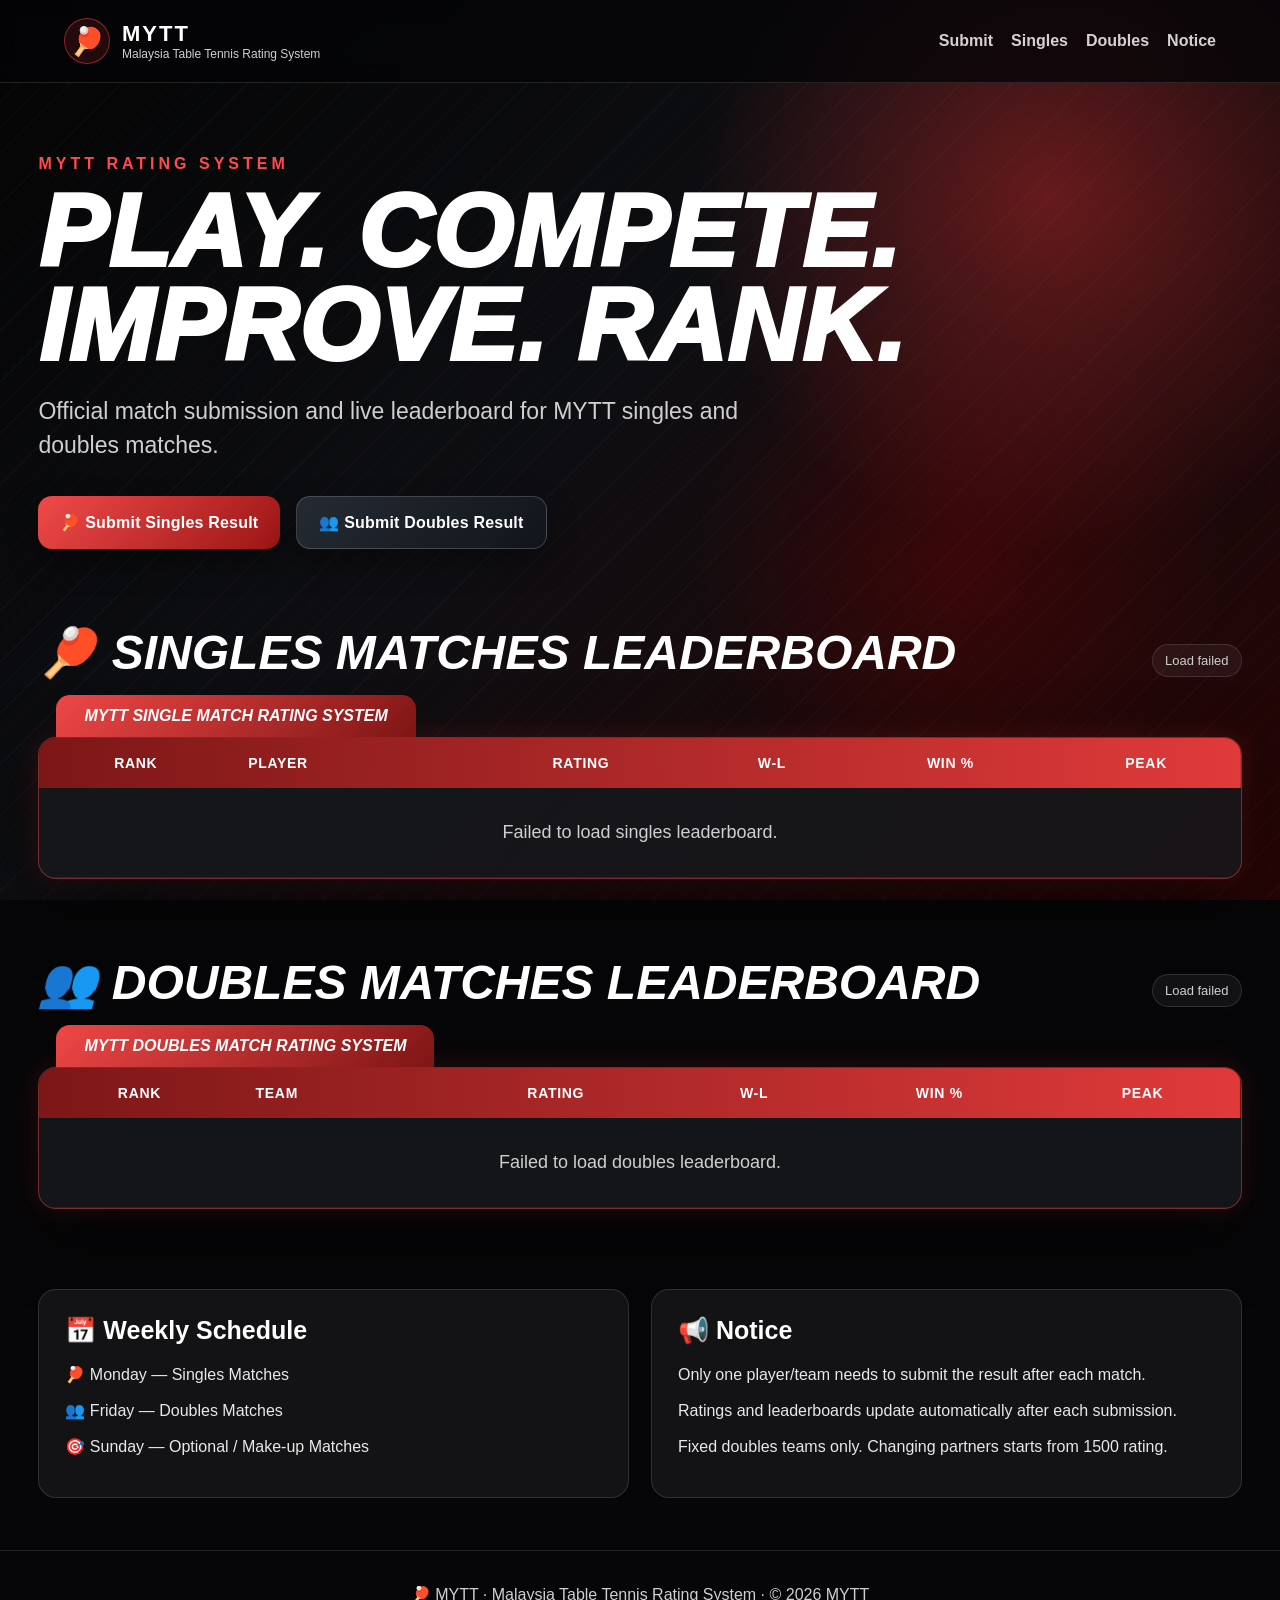
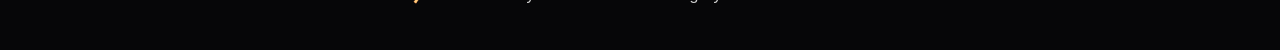
==== index.html @ f791396f "Add files via upload" ====
<!DOCTYPE html>
<html lang="en">
<head>
  <meta charset="UTF-8" />
  <meta name="viewport" content="width=device-width, initial-scale=1.0" />
  <title>MYTT Rating System</title>
  <link rel="stylesheet" href="style.css" />
</head>
<body>
  <div class="page-bg"></div>
  <header class="site-header">
    <div class="brand">
      <div class="logo-mark">🏓</div>
      <div>
        <div class="brand-name">MYTT</div>
        <div class="brand-sub">Malaysia Table Tennis Rating System</div>
      </div>
    </div>
    <nav>
      <a href="#submit">Submit</a>
      <a href="#singles">Singles</a>
      <a href="#doubles">Doubles</a>
      <a href="#notice">Notice</a>
    </nav>
  </header>

  <main>
    <section class="hero">
      <p class="eyebrow">MYTT Rating System</p>
      <h1>Play. Compete. Improve. Rank.</h1>
      <p class="hero-text">Official match submission and live leaderboard for MYTT singles and doubles matches.</p>
      <div id="submit" class="submit-panel">
        <a class="submit-btn primary" href="https://docs.google.com/forms/d/e/1FAIpQLSfjxBBPNNCF92Aq89YZ-n9-oq5F0WtuNPD3zK6D_3woZLS9aw/viewform?usp=header" target="_blank" rel="noopener">🏓 Submit Singles Result</a>
        <a class="submit-btn secondary" href="https://docs.google.com/forms/d/e/1FAIpQLSe3cKNpJLp8RtUpAPV4Gg1jyBAiNCQ13Vlfz1RHGZoQyjHClg/viewform?usp=header" target="_blank" rel="noopener">👥 Submit Doubles Result</a>
      </div>
    </section>

    <section id="singles" class="board-section">
      <div class="section-title">
        <h2>🏓 Singles Matches Leaderboard</h2>
        <span id="singles-updated">Loading...</span>
      </div>
      <div class="rating-tag">MYTT Single Match Rating System</div>
      <div class="leaderboard-card">
        <div class="table-wrap">
          <table>
            <thead><tr><th>Rank</th><th>Player</th><th>Rating</th><th>W-L</th><th>Win %</th><th>Peak</th></tr></thead>
            <tbody id="singles-body"><tr><td colspan="6" class="loading">Loading singles leaderboard...</td></tr></tbody>
          </table>
        </div>
      </div>
    </section>

    <section id="doubles" class="board-section">
      <div class="section-title">
        <h2>👥 Doubles Matches Leaderboard</h2>
        <span id="doubles-updated">Loading...</span>
      </div>
      <div class="rating-tag">MYTT Doubles Match Rating System</div>
      <div class="leaderboard-card">
        <div class="table-wrap">
          <table>
            <thead><tr><th>Rank</th><th>Team</th><th>Rating</th><th>W-L</th><th>Win %</th><th>Peak</th></tr></thead>
            <tbody id="doubles-body"><tr><td colspan="6" class="loading">Loading doubles leaderboard...</td></tr></tbody>
          </table>
        </div>
      </div>
    </section>

    <section id="notice" class="info-grid">
      <div class="info-card">
        <h3>📅 Weekly Schedule</h3>
        <p>🏓 Monday — Singles Matches</p>
        <p>👥 Friday — Doubles Matches</p>
        <p>🎯 Sunday — Optional / Make-up Matches</p>
      </div>
      <div class="info-card">
        <h3>📢 Notice</h3>
        <p>Only one player/team needs to submit the result after each match.</p>
        <p>Ratings and leaderboards update automatically after each submission.</p>
        <p>Fixed doubles teams only. Changing partners starts from 1500 rating.</p>
      </div>
    </section>
  </main>
  <footer>🏓 MYTT · Malaysia Table Tennis Rating System · © 2026 MYTT</footer>
  <script>
    window.MYTT_CONFIG = {
      singlesCsv: "https://docs.google.com/spreadsheets/d/e/2PACX-1vSXGQ-Pfqt9eY3wGYsSdbvEUtzhi3CeeBvGe06j3e5jXOkucz2vTtaQ7SbQTJu_qdwRfBYxNoqmi6R2/pub?gid=0&single=true&output=csv",
      doublesCsv: "https://docs.google.com/spreadsheets/d/e/2PACX-1vSluDdRh-2MZW7emwK5wqPgFH-DUEgtWHbLcoZbThrl4rCEJOD25ztXK15S7_MPibRKNee5W0Y9GCY0/pub?gid=20383104&single=true&output=csv"
    };
  </script>
  <script src="script.js"></script>
</body>
</html>
---- style.css ----
*{box-sizing:border-box}:root{--red:#e33b3b;--dark-red:#8b1515;--text:#fff;--muted:#cfcfcf;--panel:rgba(12,14,18,.82);--line:rgba(255,255,255,.12)}html{scroll-behavior:smooth}body{margin:0;min-height:100vh;font-family:Arial,Helvetica,sans-serif;color:var(--text);background:#060608}.page-bg{position:fixed;inset:0;z-index:-2;background:radial-gradient(circle at 82% 22%,rgba(255,55,55,.48),transparent 28%),radial-gradient(circle at 75% 62%,rgba(160,0,0,.35),transparent 24%),linear-gradient(135deg,#050505 0%,#111217 45%,#330606 100%)}.page-bg:after{content:"";position:absolute;inset:0;background:linear-gradient(90deg,rgba(0,0,0,.2),rgba(0,0,0,.25)),repeating-linear-gradient(135deg,rgba(255,255,255,.03) 0,rgba(255,255,255,.03) 1px,transparent 1px,transparent 18px);z-index:-1}.site-header{position:sticky;top:0;z-index:20;display:flex;justify-content:space-between;align-items:center;padding:18px min(5vw,64px);background:rgba(5,5,7,.78);backdrop-filter:blur(12px);border-bottom:1px solid var(--line)}.brand{display:flex;align-items:center;gap:12px}.logo-mark{width:46px;height:46px;display:grid;place-items:center;font-size:28px;border-radius:50%;background:rgba(227,59,59,.14);border:1px solid rgba(227,59,59,.55)}.brand-name{font-weight:900;letter-spacing:2px;font-size:22px}.brand-sub{color:var(--muted);font-size:12px}nav{display:flex;gap:18px;flex-wrap:wrap}nav a{color:#fff;text-decoration:none;font-weight:700;opacity:.82}nav a:hover{color:var(--red);opacity:1}main{width:min(1280px,94%);margin:0 auto}.hero{min-height:52vh;padding:72px 0 48px;display:flex;flex-direction:column;justify-content:center}.eyebrow{margin:0 0 12px;color:#ff4b4b;font-weight:900;letter-spacing:4px;text-transform:uppercase}h1{margin:0;max-width:1050px;font-size:clamp(42px,8vw,112px);line-height:.92;font-weight:950;font-style:italic;text-transform:uppercase;letter-spacing:1px}.hero-text{margin:22px 0 0;max-width:760px;color:var(--muted);font-size:clamp(17px,2vw,23px);line-height:1.45}.submit-panel{margin-top:34px;display:flex;gap:16px;flex-wrap:wrap}.submit-btn{display:inline-flex;align-items:center;justify-content:center;min-width:240px;padding:16px 22px;border-radius:14px;color:#fff;text-decoration:none;font-weight:900;letter-spacing:.2px;box-shadow:0 14px 30px rgba(0,0,0,.35);transition:transform .18s ease,box-shadow .18s ease}.submit-btn:hover{transform:translateY(-2px);box-shadow:0 18px 40px rgba(227,59,59,.26)}.submit-btn.primary{background:linear-gradient(135deg,#f04a4a,#9c1515)}.submit-btn.secondary{background:linear-gradient(135deg,#252b33,#11151b);border:1px solid rgba(255,255,255,.18)}.board-section{padding:32px 0 48px}.section-title{display:flex;justify-content:space-between;align-items:end;gap:18px;margin-bottom:18px}h2{margin:0;font-size:clamp(28px,5vw,48px);line-height:1;font-style:italic;text-transform:uppercase}.section-title span{color:var(--muted);font-size:13px;padding:8px 12px;border-radius:999px;border:1px solid var(--line);background:rgba(255,255,255,.05);white-space:nowrap}.rating-tag{display:inline-block;padding:12px 28px;margin-left:18px;font-weight:900;font-style:italic;text-transform:uppercase;background:linear-gradient(135deg,#ef4747,#7f1515);border-radius:14px 14px 0 0}.leaderboard-card{overflow:hidden;border:1px solid rgba(255,82,82,.46);border-radius:18px;background:var(--panel);box-shadow:0 24px 68px rgba(0,0,0,.55),0 0 30px rgba(227,59,59,.20)}.table-wrap{overflow-x:auto}table{width:100%;min-width:760px;border-collapse:collapse}thead{background:linear-gradient(90deg,#7d1717,#e03a3a)}th{padding:17px 16px;text-align:center;font-size:14px;text-transform:uppercase;letter-spacing:.7px}th:nth-child(2),td:nth-child(2){text-align:left}td{padding:15px 16px;text-align:center;font-size:18px;border-bottom:1px solid rgba(255,255,255,.07)}tbody tr{background:rgba(255,255,255,.035)}tbody tr:nth-child(even){background:rgba(255,255,255,.075)}tbody tr:hover{background:rgba(227,59,59,.16)}.rank-badge{display:inline-flex;align-items:center;justify-content:center;min-width:50px;height:32px;border-radius:999px;background:linear-gradient(135deg,#f15050,#9f1717);font-weight:900}.rank-1 .rank-badge{background:linear-gradient(135deg,#ffcc4d,#b87a00);color:#111}.rank-2 .rank-badge{background:linear-gradient(135deg,#f0f0f0,#9f9f9f);color:#111}.rank-3 .rank-badge{background:linear-gradient(135deg,#e1a36b,#8b4b18)}.player-name{font-weight:900}.rating-number{font-weight:950}.loading{padding:34px;text-align:center!important;color:var(--muted)}.info-grid{display:grid;grid-template-columns:repeat(2,minmax(0,1fr));gap:22px;padding:32px 0 52px}.info-card{padding:26px;border:1px solid var(--line);border-radius:18px;background:rgba(255,255,255,.055)}.info-card h3{margin:0 0 18px;font-size:25px}.info-card p{margin:12px 0;color:#e8e8e8;line-height:1.5}footer{text-align:center;padding:34px 20px 46px;color:var(--muted);border-top:1px solid var(--line)}@media(max-width:780px){.site-header{align-items:flex-start;flex-direction:column;gap:14px}nav{gap:14px}.section-title{align-items:flex-start;flex-direction:column}.submit-btn{width:100%}.info-grid{grid-template-columns:1fr}table{min-width:680px}td{font-size:16px}}
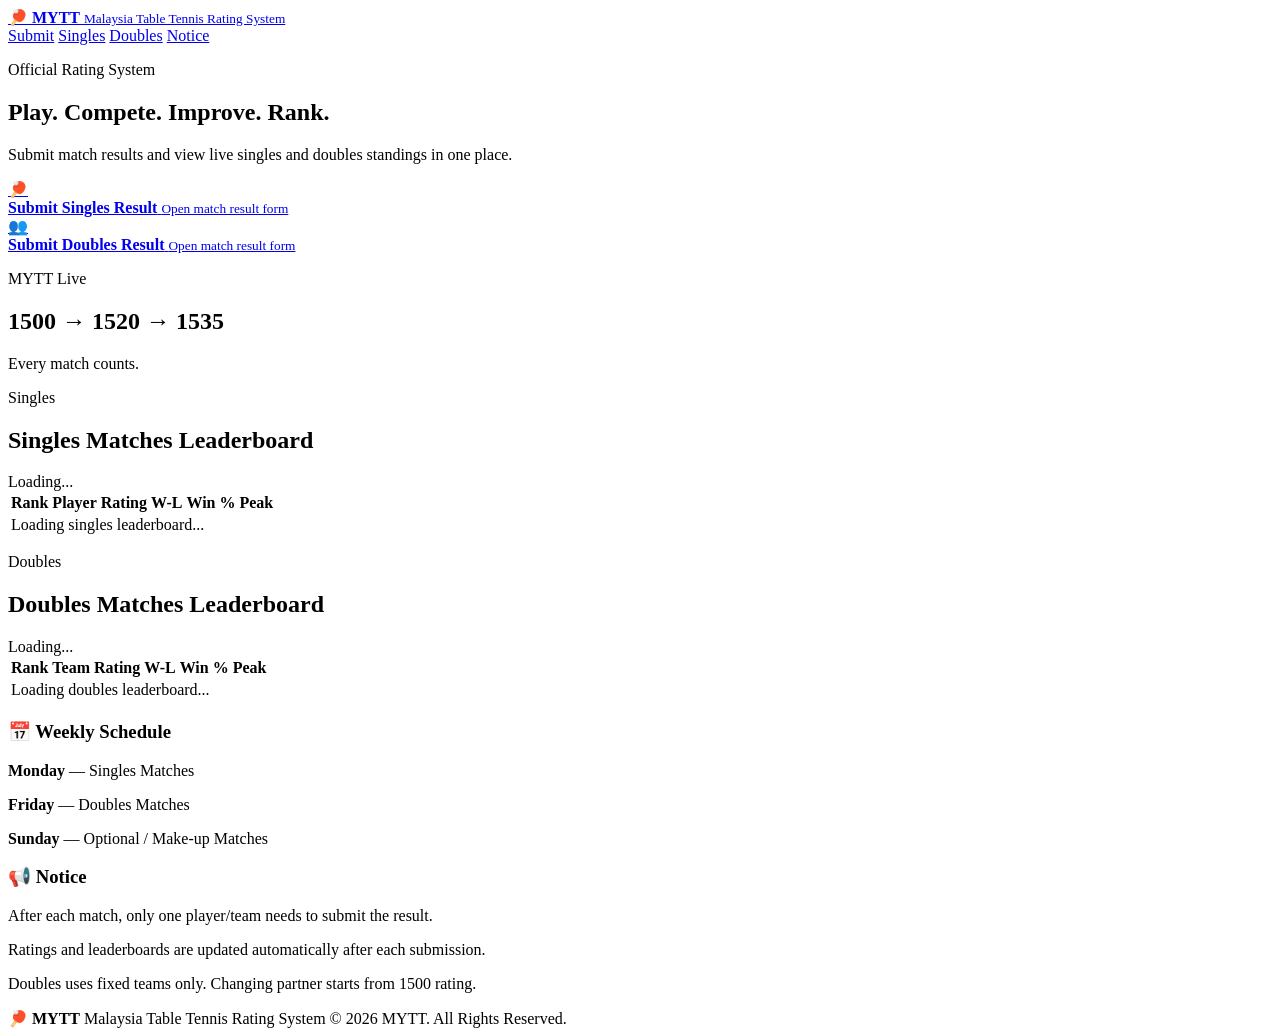
==== commit 9287e023: "Add files via upload" ====
--- a/index.html
+++ b/index.html
@@ -1,22 +1,22 @@
-<!DOCTYPE html>
+<!doctype html>
 <html lang="en">
 <head>
-  <meta charset="UTF-8" />
-  <meta name="viewport" content="width=device-width, initial-scale=1.0" />
+  <meta charset="utf-8">
+  <meta name="viewport" content="width=device-width, initial-scale=1">
   <title>MYTT Rating System</title>
-  <link rel="stylesheet" href="style.css" />
+  <meta name="description" content="MYTT Malaysia Table Tennis Rating System">
+  <link rel="stylesheet" href="css/style.css">
 </head>
 <body>
-  <div class="page-bg"></div>
-  <header class="site-header">
-    <div class="brand">
-      <div class="logo-mark">🏓</div>
-      <div>
-        <div class="brand-name">MYTT</div>
-        <div class="brand-sub">Malaysia Table Tennis Rating System</div>
-      </div>
-    </div>
-    <nav>
+  <header class="topbar">
+    <a class="brand" href="#home" aria-label="MYTT Home">
+      <span class="brand-icon">🏓</span>
+      <span>
+        <strong>MYTT</strong>
+        <small>Malaysia Table Tennis Rating System</small>
+      </span>
+    </a>
+    <nav class="nav">
       <a href="#submit">Submit</a>
       <a href="#singles">Singles</a>
       <a href="#doubles">Doubles</a>
@@ -24,71 +24,129 @@
     </nav>
   </header>
 
-  <main>
+  <main id="home">
     <section class="hero">
-      <p class="eyebrow">MYTT Rating System</p>
-      <h1>Play. Compete. Improve. Rank.</h1>
-      <p class="hero-text">Official match submission and live leaderboard for MYTT singles and doubles matches.</p>
-      <div id="submit" class="submit-panel">
-        <a class="submit-btn primary" href="https://docs.google.com/forms/d/e/1FAIpQLSfjxBBPNNCF92Aq89YZ-n9-oq5F0WtuNPD3zK6D_3woZLS9aw/viewform?usp=header" target="_blank" rel="noopener">🏓 Submit Singles Result</a>
-        <a class="submit-btn secondary" href="https://docs.google.com/forms/d/e/1FAIpQLSe3cKNpJLp8RtUpAPV4Gg1jyBAiNCQ13Vlfz1RHGZoQyjHClg/viewform?usp=header" target="_blank" rel="noopener">👥 Submit Doubles Result</a>
+      <div class="hero-copy">
+        <p class="kicker">Official Rating System</p>
+        <h1>Play. Compete. Improve. Rank.</h1>
+        <p class="intro">Submit match results and view live singles and doubles standings in one place.</p>
+
+        <div id="submit" class="cta-grid">
+          <a class="cta cta-red" href="https://docs.google.com/forms/d/e/1FAIpQLSfjxBBPNNCF92Aq89YZ-n9-oq5F0WtuNPD3zK6D_3woZLS9aw/viewform?usp=header" target="_blank" rel="noopener">
+            <span>🏓</span>
+            <div>
+              <strong>Submit Singles Result</strong>
+              <small>Open match result form</small>
+            </div>
+          </a>
+
+          <a class="cta cta-dark" href="https://docs.google.com/forms/d/e/1FAIpQLSe3cKNpJLp8RtUpAPV4Gg1jyBAiNCQ13Vlfz1RHGZoQyjHClg/viewform?usp=header" target="_blank" rel="noopener">
+            <span>👥</span>
+            <div>
+              <strong>Submit Doubles Result</strong>
+              <small>Open match result form</small>
+            </div>
+          </a>
+        </div>
+      </div>
+
+      <div class="hero-card">
+        <div class="pulse-ball"></div>
+        <p>MYTT Live</p>
+        <h2>1500 → 1520 → 1535</h2>
+        <span>Every match counts.</span>
       </div>
     </section>
 
     <section id="singles" class="board-section">
-      <div class="section-title">
-        <h2>🏓 Singles Matches Leaderboard</h2>
-        <span id="singles-updated">Loading...</span>
+      <div class="section-head">
+        <div>
+          <p class="kicker">Singles</p>
+          <h2>Singles Matches Leaderboard</h2>
+        </div>
+        <span id="singlesStatus" class="status">Loading...</span>
       </div>
-      <div class="rating-tag">MYTT Single Match Rating System</div>
-      <div class="leaderboard-card">
-        <div class="table-wrap">
+
+      <div class="board-card">
+        <div class="table-scroll">
           <table>
-            <thead><tr><th>Rank</th><th>Player</th><th>Rating</th><th>W-L</th><th>Win %</th><th>Peak</th></tr></thead>
-            <tbody id="singles-body"><tr><td colspan="6" class="loading">Loading singles leaderboard...</td></tr></tbody>
+            <thead>
+              <tr>
+                <th>Rank</th>
+                <th>Player</th>
+                <th>Rating</th>
+                <th>W-L</th>
+                <th>Win %</th>
+                <th>Peak</th>
+              </tr>
+            </thead>
+            <tbody id="singlesBody">
+              <tr><td colspan="6" class="loading">Loading singles leaderboard...</td></tr>
+            </tbody>
           </table>
         </div>
       </div>
     </section>
 
     <section id="doubles" class="board-section">
-      <div class="section-title">
-        <h2>👥 Doubles Matches Leaderboard</h2>
-        <span id="doubles-updated">Loading...</span>
+      <div class="section-head">
+        <div>
+          <p class="kicker">Doubles</p>
+          <h2>Doubles Matches Leaderboard</h2>
+        </div>
+        <span id="doublesStatus" class="status">Loading...</span>
       </div>
-      <div class="rating-tag">MYTT Doubles Match Rating System</div>
-      <div class="leaderboard-card">
-        <div class="table-wrap">
+
+      <div class="board-card">
+        <div class="table-scroll">
           <table>
-            <thead><tr><th>Rank</th><th>Team</th><th>Rating</th><th>W-L</th><th>Win %</th><th>Peak</th></tr></thead>
-            <tbody id="doubles-body"><tr><td colspan="6" class="loading">Loading doubles leaderboard...</td></tr></tbody>
+            <thead>
+              <tr>
+                <th>Rank</th>
+                <th>Team</th>
+                <th>Rating</th>
+                <th>W-L</th>
+                <th>Win %</th>
+                <th>Peak</th>
+              </tr>
+            </thead>
+            <tbody id="doublesBody">
+              <tr><td colspan="6" class="loading">Loading doubles leaderboard...</td></tr>
+            </tbody>
           </table>
         </div>
       </div>
     </section>
 
     <section id="notice" class="info-grid">
-      <div class="info-card">
+      <article>
         <h3>📅 Weekly Schedule</h3>
-        <p>🏓 Monday — Singles Matches</p>
-        <p>👥 Friday — Doubles Matches</p>
-        <p>🎯 Sunday — Optional / Make-up Matches</p>
-      </div>
-      <div class="info-card">
+        <p><strong>Monday</strong> — Singles Matches</p>
+        <p><strong>Friday</strong> — Doubles Matches</p>
+        <p><strong>Sunday</strong> — Optional / Make-up Matches</p>
+      </article>
+
+      <article>
         <h3>📢 Notice</h3>
-        <p>Only one player/team needs to submit the result after each match.</p>
-        <p>Ratings and leaderboards update automatically after each submission.</p>
-        <p>Fixed doubles teams only. Changing partners starts from 1500 rating.</p>
-      </div>
+        <p>After each match, only one player/team needs to submit the result.</p>
+        <p>Ratings and leaderboards are updated automatically after each submission.</p>
+        <p>Doubles uses fixed teams only. Changing partner starts from 1500 rating.</p>
+      </article>
     </section>
   </main>
-  <footer>🏓 MYTT · Malaysia Table Tennis Rating System · © 2026 MYTT</footer>
+
+  <footer>
+    <strong>🏓 MYTT</strong>
+    <span>Malaysia Table Tennis Rating System</span>
+    <span>© 2026 MYTT. All Rights Reserved.</span>
+  </footer>
+
   <script>
-    window.MYTT_CONFIG = {
+    window.MYTT = {
       singlesCsv: "https://docs.google.com/spreadsheets/d/e/2PACX-1vSXGQ-Pfqt9eY3wGYsSdbvEUtzhi3CeeBvGe06j3e5jXOkucz2vTtaQ7SbQTJu_qdwRfBYxNoqmi6R2/pub?gid=0&single=true&output=csv",
       doublesCsv: "https://docs.google.com/spreadsheets/d/e/2PACX-1vSluDdRh-2MZW7emwK5wqPgFH-DUEgtWHbLcoZbThrl4rCEJOD25ztXK15S7_MPibRKNee5W0Y9GCY0/pub?gid=20383104&single=true&output=csv"
     };
   </script>
-  <script src="script.js"></script>
+  <script src="js/app.js"></script>
 </body>
 </html>
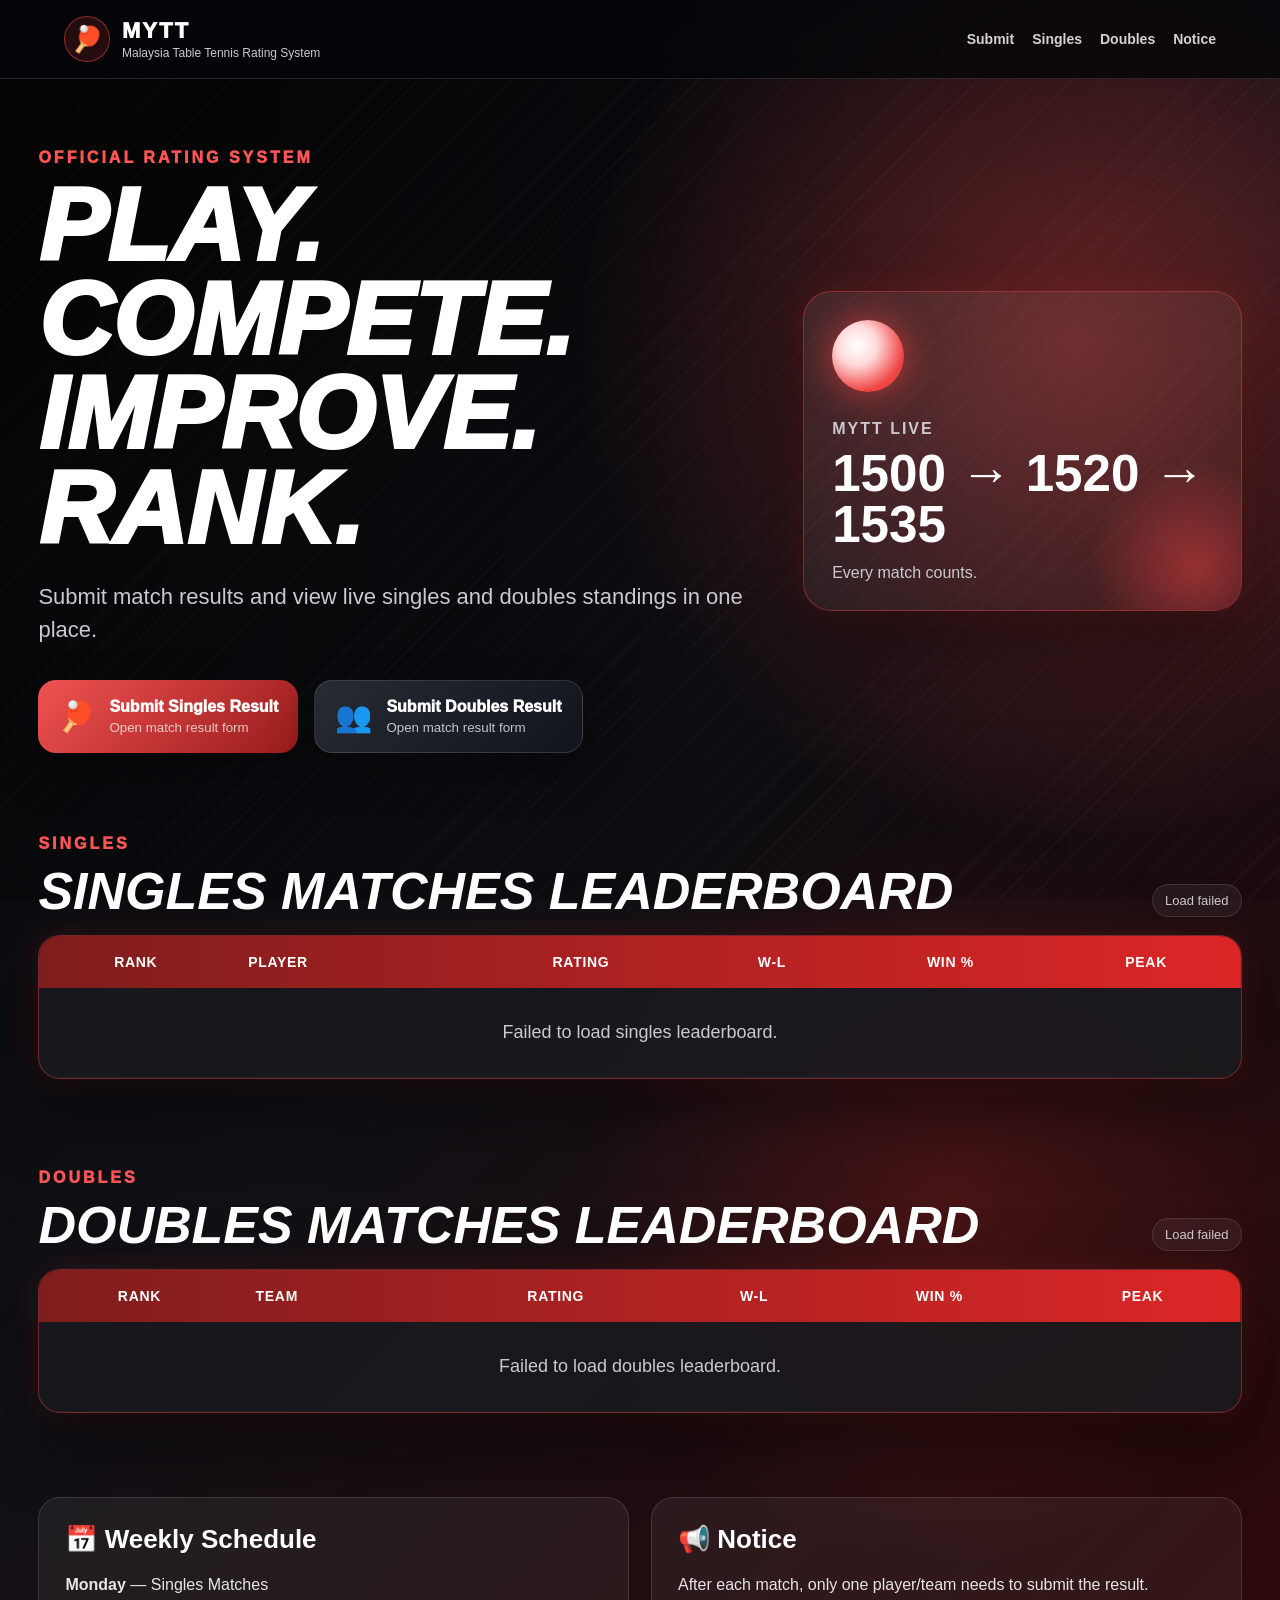
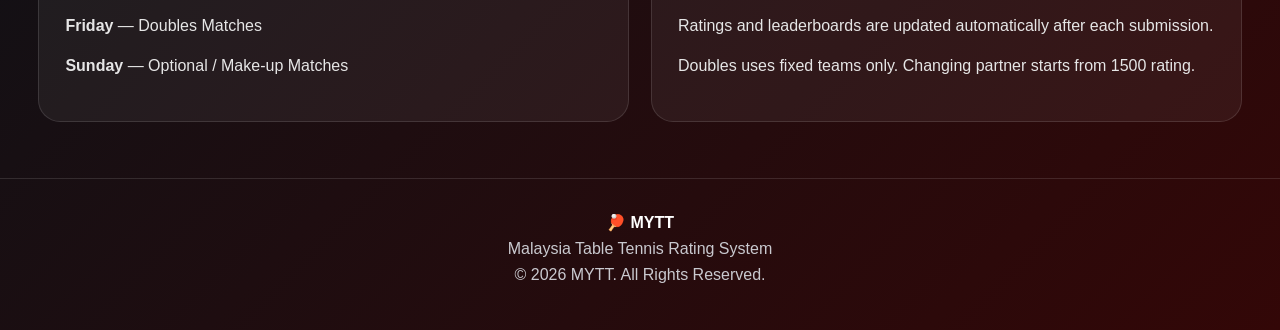
==== commit f5c3406b: "Update index.html" ====
--- a/index.html
+++ b/index.html
@@ -5,7 +5,7 @@
   <meta name="viewport" content="width=device-width, initial-scale=1">
   <title>MYTT Rating System</title>
   <meta name="description" content="MYTT Malaysia Table Tennis Rating System">
-  <link rel="stylesheet" href="css/style.css">
+  <link rel="stylesheet" href="style.css">
 </head>
 <body>
   <header class="topbar">
@@ -147,6 +147,6 @@
       doublesCsv: "https://docs.google.com/spreadsheets/d/e/2PACX-1vSluDdRh-2MZW7emwK5wqPgFH-DUEgtWHbLcoZbThrl4rCEJOD25ztXK15S7_MPibRKNee5W0Y9GCY0/pub?gid=20383104&single=true&output=csv"
     };
   </script>
-  <script src="js/app.js"></script>
+  <script src="app.js"></script>
 </body>
 </html>
--- a/style.css
+++ b/style.css
@@ -0,0 +1,447 @@
+* {
+  box-sizing: border-box;
+}
+
+:root {
+  --bg: #06070a;
+  --panel: rgba(14, 16, 22, 0.82);
+  --panel-2: rgba(255, 255, 255, 0.055);
+  --text: #ffffff;
+  --muted: #c9c9cf;
+  --red: #ef4444;
+  --red-2: #991b1b;
+  --gold: #facc15;
+  --line: rgba(255, 255, 255, 0.12);
+}
+
+html {
+  scroll-behavior: smooth;
+}
+
+body {
+  margin: 0;
+  min-height: 100vh;
+  font-family: Arial, Helvetica, sans-serif;
+  color: var(--text);
+  background:
+    radial-gradient(circle at 84% 18%, rgba(239, 68, 68, 0.45), transparent 26%),
+    radial-gradient(circle at 74% 62%, rgba(127, 29, 29, 0.42), transparent 24%),
+    linear-gradient(135deg, #050506 0%, #101116 44%, #330707 100%);
+}
+
+body::before {
+  content: "";
+  position: fixed;
+  inset: 0;
+  pointer-events: none;
+  background:
+    linear-gradient(90deg, rgba(0,0,0,.30), rgba(0,0,0,.08)),
+    repeating-linear-gradient(135deg, rgba(255,255,255,.035) 0, rgba(255,255,255,.035) 1px, transparent 1px, transparent 22px);
+  z-index: -1;
+}
+
+.topbar {
+  position: sticky;
+  top: 0;
+  z-index: 50;
+  display: flex;
+  align-items: center;
+  justify-content: space-between;
+  gap: 22px;
+  padding: 16px clamp(18px, 5vw, 70px);
+  background: rgba(5, 6, 9, 0.78);
+  border-bottom: 1px solid var(--line);
+  backdrop-filter: blur(14px);
+}
+
+.brand {
+  display: flex;
+  align-items: center;
+  gap: 12px;
+  color: var(--text);
+  text-decoration: none;
+}
+
+.brand-icon {
+  display: grid;
+  place-items: center;
+  width: 46px;
+  height: 46px;
+  border-radius: 50%;
+  background: rgba(239, 68, 68, 0.14);
+  border: 1px solid rgba(239, 68, 68, 0.55);
+  font-size: 26px;
+}
+
+.brand strong {
+  display: block;
+  font-size: 22px;
+  letter-spacing: 2px;
+  font-weight: 950;
+}
+
+.brand small {
+  display: block;
+  color: var(--muted);
+  font-size: 12px;
+  margin-top: 2px;
+}
+
+.nav {
+  display: flex;
+  gap: 18px;
+  flex-wrap: wrap;
+}
+
+.nav a {
+  color: var(--text);
+  text-decoration: none;
+  font-size: 14px;
+  font-weight: 800;
+  opacity: 0.82;
+}
+
+.nav a:hover {
+  color: var(--red);
+  opacity: 1;
+}
+
+main {
+  width: min(1280px, 94%);
+  margin: 0 auto;
+}
+
+.hero {
+  min-height: 56vh;
+  display: grid;
+  grid-template-columns: minmax(0, 1.25fr) minmax(280px, 0.75fr);
+  gap: 34px;
+  align-items: center;
+  padding: 70px 0 46px;
+}
+
+.kicker {
+  margin: 0 0 12px;
+  color: #ff5555;
+  font-weight: 950;
+  letter-spacing: 3px;
+  text-transform: uppercase;
+}
+
+h1 {
+  margin: 0;
+  font-size: clamp(44px, 8vw, 108px);
+  line-height: 0.92;
+  font-style: italic;
+  font-weight: 950;
+  text-transform: uppercase;
+}
+
+.intro {
+  max-width: 720px;
+  margin: 24px 0 0;
+  color: var(--muted);
+  font-size: clamp(17px, 2vw, 22px);
+  line-height: 1.5;
+}
+
+.cta-grid {
+  display: flex;
+  gap: 16px;
+  flex-wrap: wrap;
+  margin-top: 34px;
+}
+
+.cta {
+  display: flex;
+  align-items: center;
+  gap: 14px;
+  min-width: 260px;
+  padding: 17px 20px;
+  border-radius: 18px;
+  color: var(--text);
+  text-decoration: none;
+  box-shadow: 0 18px 44px rgba(0,0,0,.35);
+  transition: transform .18s ease, box-shadow .18s ease;
+}
+
+.cta:hover {
+  transform: translateY(-3px);
+  box-shadow: 0 22px 54px rgba(239,68,68,.24);
+}
+
+.cta span {
+  font-size: 30px;
+}
+
+.cta strong {
+  display: block;
+  font-size: 16px;
+  font-weight: 950;
+}
+
+.cta small {
+  display: block;
+  margin-top: 4px;
+  color: rgba(255,255,255,.74);
+}
+
+.cta-red {
+  background: linear-gradient(135deg, #f05252, #991b1b);
+}
+
+.cta-dark {
+  background: linear-gradient(135deg, #262b34, #11141b);
+  border: 1px solid var(--line);
+}
+
+.hero-card {
+  min-height: 300px;
+  border: 1px solid rgba(239, 68, 68, 0.42);
+  border-radius: 28px;
+  padding: 28px;
+  background: linear-gradient(145deg, rgba(255,255,255,.08), rgba(255,255,255,.025));
+  box-shadow: 0 30px 80px rgba(0,0,0,.45), 0 0 40px rgba(239,68,68,.18);
+  position: relative;
+  overflow: hidden;
+}
+
+.hero-card::after {
+  content: "";
+  position: absolute;
+  width: 230px;
+  height: 230px;
+  right: -70px;
+  bottom: -72px;
+  border-radius: 50%;
+  background: radial-gradient(circle, rgba(239,68,68,.48), transparent 65%);
+}
+
+.pulse-ball {
+  width: 72px;
+  height: 72px;
+  border-radius: 50%;
+  background: radial-gradient(circle at 35% 35%, #fff, #ffd9d9 30%, #ef4444 70%);
+  box-shadow: 0 0 36px rgba(239,68,68,.7);
+}
+
+.hero-card p {
+  margin: 28px 0 10px;
+  color: var(--muted);
+  text-transform: uppercase;
+  letter-spacing: 2px;
+  font-weight: 800;
+}
+
+.hero-card h2 {
+  margin: 0;
+  font-size: clamp(30px, 4vw, 52px);
+  line-height: 1;
+}
+
+.hero-card span {
+  display: block;
+  color: var(--muted);
+  margin-top: 14px;
+}
+
+.board-section {
+  padding: 36px 0 54px;
+}
+
+.section-head {
+  display: flex;
+  justify-content: space-between;
+  align-items: end;
+  gap: 18px;
+  margin-bottom: 18px;
+}
+
+.section-head h2 {
+  margin: 0;
+  font-size: clamp(30px, 5vw, 52px);
+  line-height: 1;
+  font-style: italic;
+  text-transform: uppercase;
+}
+
+.status {
+  padding: 8px 12px;
+  border: 1px solid var(--line);
+  border-radius: 999px;
+  color: var(--muted);
+  background: rgba(255,255,255,.05);
+  white-space: nowrap;
+  font-size: 13px;
+}
+
+.board-card {
+  overflow: hidden;
+  border-radius: 22px;
+  border: 1px solid rgba(239,68,68,.46);
+  background: var(--panel);
+  box-shadow: 0 24px 72px rgba(0,0,0,.55), 0 0 32px rgba(239,68,68,.18);
+}
+
+.table-scroll {
+  width: 100%;
+  overflow-x: auto;
+}
+
+table {
+  width: 100%;
+  min-width: 720px;
+  border-collapse: collapse;
+}
+
+thead {
+  background: linear-gradient(90deg, #7f1d1d, #dc2626);
+}
+
+th {
+  padding: 18px 16px;
+  text-align: center;
+  font-size: 14px;
+  letter-spacing: .7px;
+  text-transform: uppercase;
+}
+
+th:nth-child(2),
+td:nth-child(2) {
+  text-align: left;
+}
+
+td {
+  padding: 16px;
+  text-align: center;
+  border-bottom: 1px solid rgba(255,255,255,.08);
+  font-size: 18px;
+}
+
+tbody tr {
+  background: rgba(255,255,255,.035);
+}
+
+tbody tr:nth-child(even) {
+  background: rgba(255,255,255,.07);
+}
+
+tbody tr:hover {
+  background: rgba(239,68,68,.16);
+}
+
+.rank-badge {
+  display: inline-flex;
+  align-items: center;
+  justify-content: center;
+  min-width: 56px;
+  height: 34px;
+  padding: 0 12px;
+  border-radius: 999px;
+  background: linear-gradient(135deg, #ef4444, #991b1b);
+  font-weight: 950;
+}
+
+.rank-1 .rank-badge {
+  color: #111;
+  background: linear-gradient(135deg, #fde047, #b77900);
+}
+
+.rank-2 .rank-badge {
+  color: #111;
+  background: linear-gradient(135deg, #f5f5f5, #a3a3a3);
+}
+
+.rank-3 .rank-badge {
+  background: linear-gradient(135deg, #f0a96a, #884315);
+}
+
+.name {
+  font-weight: 950;
+}
+
+.rating {
+  font-weight: 950;
+}
+
+.loading {
+  color: var(--muted);
+  text-align: center !important;
+  padding: 34px;
+}
+
+.info-grid {
+  display: grid;
+  grid-template-columns: repeat(2, minmax(0, 1fr));
+  gap: 22px;
+  padding: 30px 0 56px;
+}
+
+.info-grid article {
+  border: 1px solid var(--line);
+  border-radius: 22px;
+  padding: 26px;
+  background: var(--panel-2);
+}
+
+.info-grid h3 {
+  margin: 0 0 18px;
+  font-size: 26px;
+}
+
+.info-grid p {
+  color: #e6e6e6;
+  line-height: 1.55;
+}
+
+footer {
+  display: flex;
+  flex-direction: column;
+  gap: 8px;
+  align-items: center;
+  text-align: center;
+  color: var(--muted);
+  padding: 34px 20px 46px;
+  border-top: 1px solid var(--line);
+}
+
+footer strong {
+  color: #fff;
+}
+
+@media (max-width: 850px) {
+  .topbar {
+    align-items: flex-start;
+    flex-direction: column;
+  }
+
+  .hero {
+    grid-template-columns: 1fr;
+    padding-top: 44px;
+  }
+
+  .hero-card {
+    min-height: 220px;
+  }
+
+  .section-head {
+    flex-direction: column;
+    align-items: flex-start;
+  }
+
+  .cta {
+    width: 100%;
+  }
+
+  .info-grid {
+    grid-template-columns: 1fr;
+  }
+
+  table {
+    min-width: 650px;
+  }
+
+  td {
+    font-size: 16px;
+  }
+}
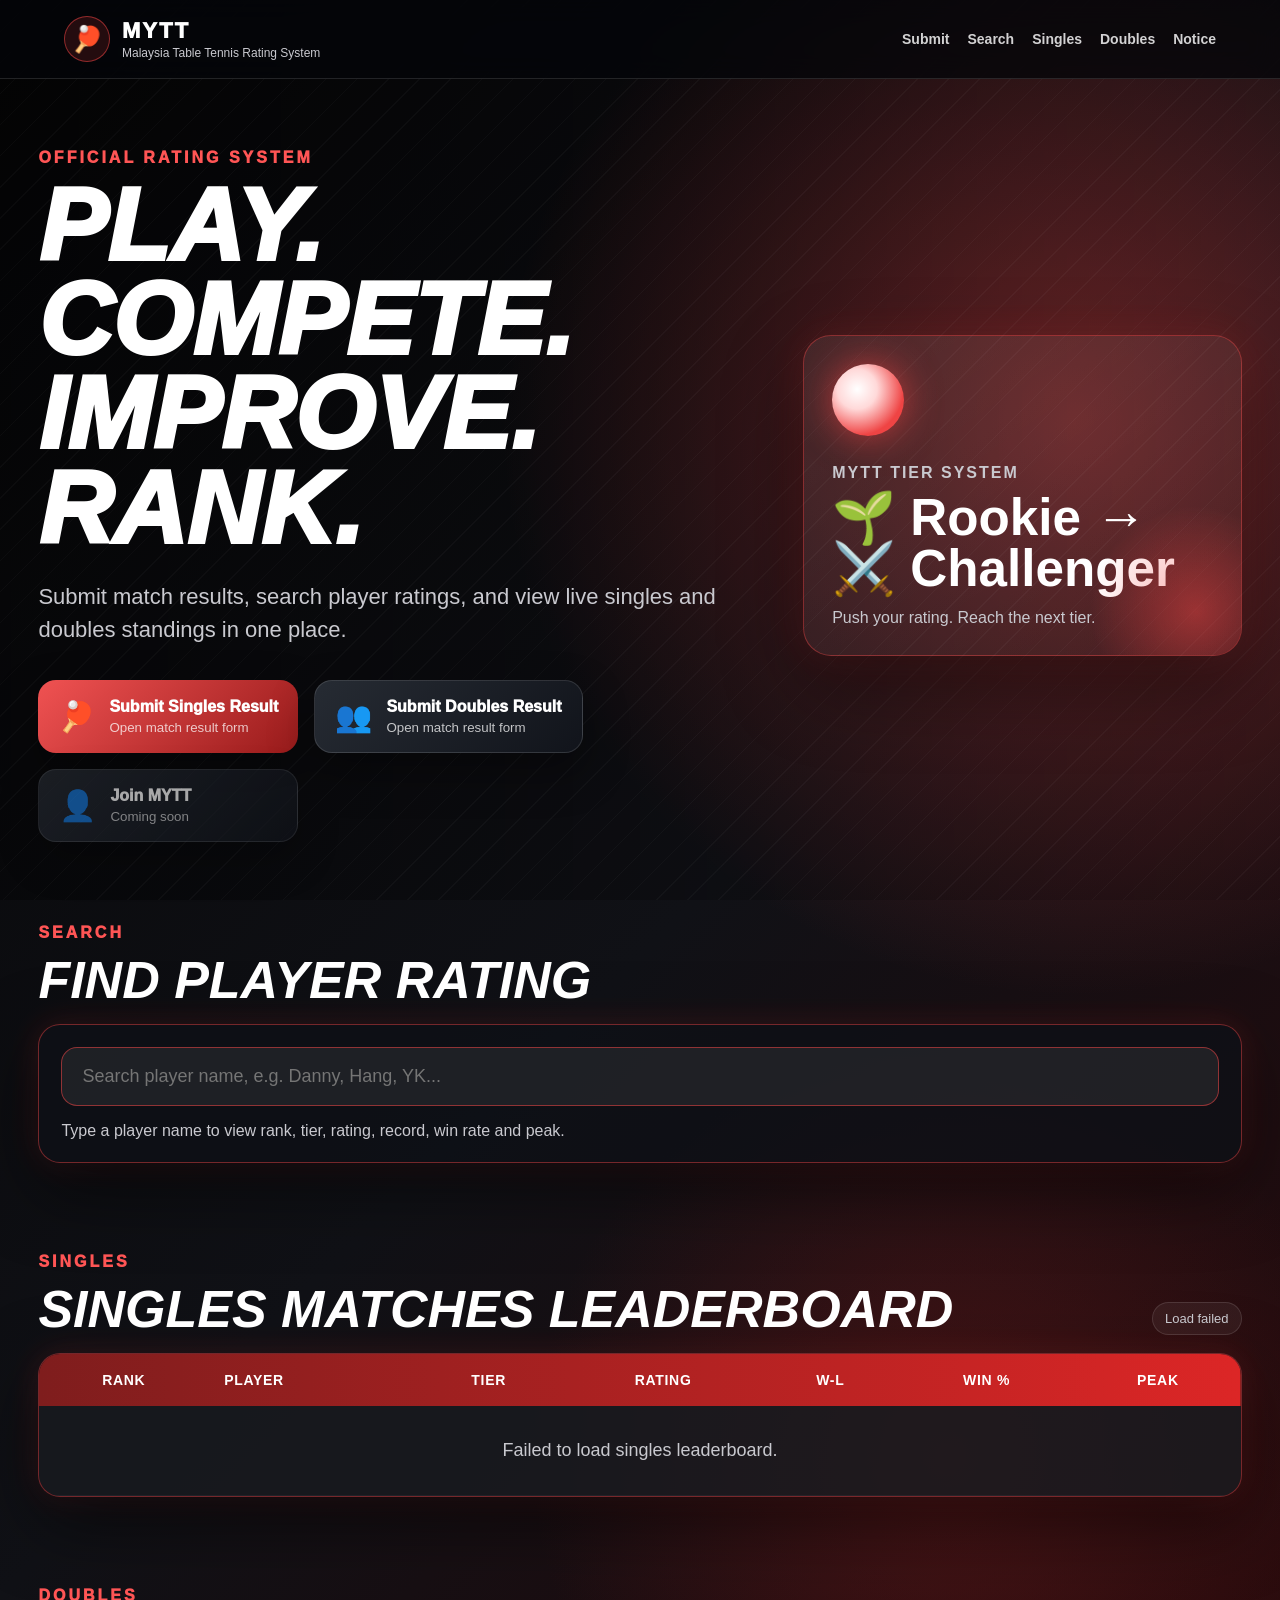
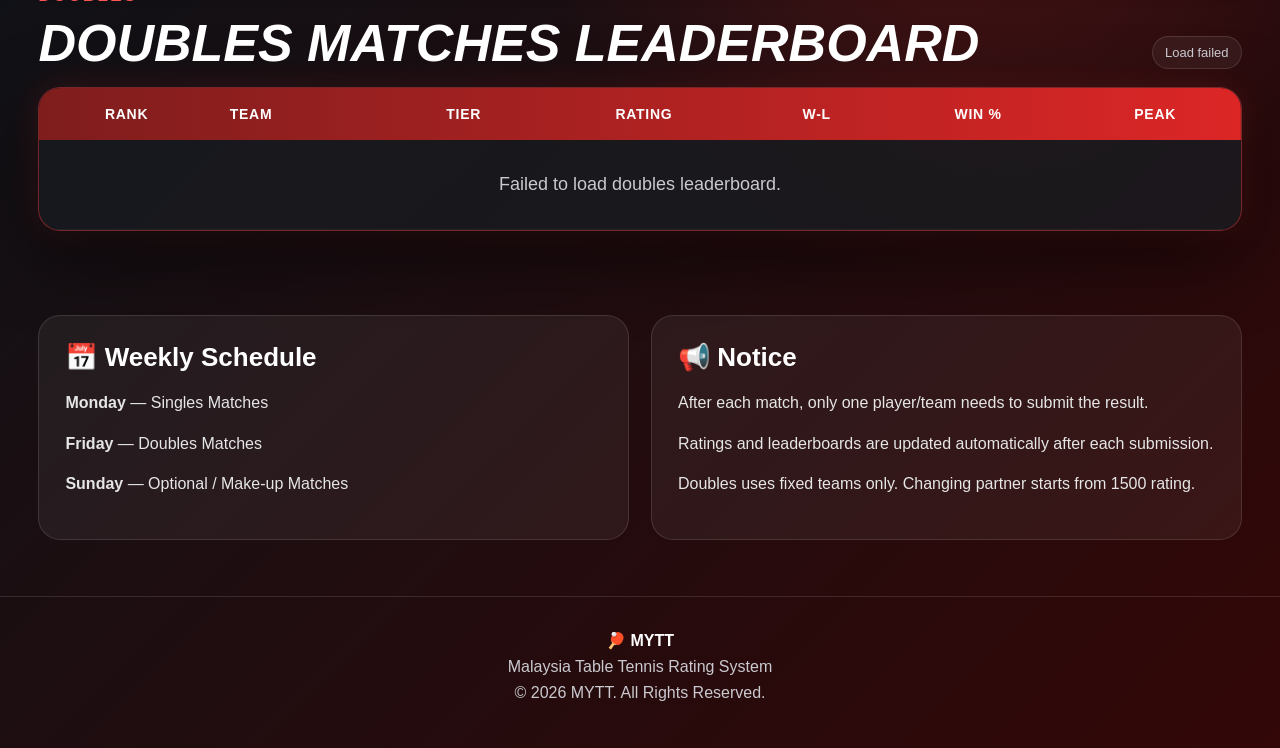
==== commit 390464fd: "Add files via upload" ====
--- a/index.html
+++ b/index.html
@@ -1,152 +1,53 @@
 <!doctype html>
 <html lang="en">
 <head>
-  <meta charset="utf-8">
-  <meta name="viewport" content="width=device-width, initial-scale=1">
-  <title>MYTT Rating System</title>
-  <meta name="description" content="MYTT Malaysia Table Tennis Rating System">
-  <link rel="stylesheet" href="style.css">
+  <meta charset="utf-8"><meta name="viewport" content="width=device-width, initial-scale=1">
+  <title>MYTT Rating System</title><link rel="stylesheet" href="style.css">
 </head>
 <body>
-  <header class="topbar">
-    <a class="brand" href="#home" aria-label="MYTT Home">
-      <span class="brand-icon">🏓</span>
-      <span>
-        <strong>MYTT</strong>
-        <small>Malaysia Table Tennis Rating System</small>
-      </span>
-    </a>
-    <nav class="nav">
-      <a href="#submit">Submit</a>
-      <a href="#singles">Singles</a>
-      <a href="#doubles">Doubles</a>
-      <a href="#notice">Notice</a>
-    </nav>
-  </header>
+<header class="topbar">
+  <a class="brand" href="#home"><span class="brand-icon">🏓</span><span><strong>MYTT</strong><small>Malaysia Table Tennis Rating System</small></span></a>
+  <nav class="nav"><a href="#submit">Submit</a><a href="#search">Search</a><a href="#singles">Singles</a><a href="#doubles">Doubles</a><a href="#notice">Notice</a></nav>
+</header>
 
-  <main id="home">
-    <section class="hero">
-      <div class="hero-copy">
-        <p class="kicker">Official Rating System</p>
-        <h1>Play. Compete. Improve. Rank.</h1>
-        <p class="intro">Submit match results and view live singles and doubles standings in one place.</p>
+<main id="home">
+<section class="hero">
+  <div>
+    <p class="kicker">Official Rating System</p>
+    <h1>Play. Compete. Improve. Rank.</h1>
+    <p class="intro">Submit match results, search player ratings, and view live singles and doubles standings in one place.</p>
+    <div id="submit" class="cta-grid">
+      <a class="cta cta-red" href="https://docs.google.com/forms/d/e/1FAIpQLSfjxBBPNNCF92Aq89YZ-n9-oq5F0WtuNPD3zK6D_3woZLS9aw/viewform?usp=header" target="_blank"><span>🏓</span><div><strong>Submit Singles Result</strong><small>Open match result form</small></div></a>
+      <a class="cta cta-dark" href="https://docs.google.com/forms/d/e/1FAIpQLSe3cKNpJLp8RtUpAPV4Gg1jyBAiNCQ13Vlfz1RHGZoQyjHClg/viewform?usp=header" target="_blank"><span>👥</span><div><strong>Submit Doubles Result</strong><small>Open match result form</small></div></a>
+      <a class="cta cta-dark disabled" href="#"><span>👤</span><div><strong>Join MYTT</strong><small>Coming soon</small></div></a>
+    </div>
+  </div>
+  <div class="hero-card"><div class="pulse-ball"></div><p>MYTT Tier System</p><h2>🌱 Rookie → ⚔️ Challenger</h2><span>Push your rating. Reach the next tier.</span></div>
+</section>
 
-        <div id="submit" class="cta-grid">
-          <a class="cta cta-red" href="https://docs.google.com/forms/d/e/1FAIpQLSfjxBBPNNCF92Aq89YZ-n9-oq5F0WtuNPD3zK6D_3woZLS9aw/viewform?usp=header" target="_blank" rel="noopener">
-            <span>🏓</span>
-            <div>
-              <strong>Submit Singles Result</strong>
-              <small>Open match result form</small>
-            </div>
-          </a>
+<section id="search" class="search-section">
+  <div class="section-head compact"><div><p class="kicker">Search</p><h2>Find Player Rating</h2></div></div>
+  <div class="search-card"><input id="playerSearch" type="search" placeholder="Search player name, e.g. Danny, Hang, YK..." autocomplete="off"><div id="searchResults" class="search-results"><p class="muted">Type a player name to view rank, tier, rating, record, win rate and peak.</p></div></div>
+</section>
 
-          <a class="cta cta-dark" href="https://docs.google.com/forms/d/e/1FAIpQLSe3cKNpJLp8RtUpAPV4Gg1jyBAiNCQ13Vlfz1RHGZoQyjHClg/viewform?usp=header" target="_blank" rel="noopener">
-            <span>👥</span>
-            <div>
-              <strong>Submit Doubles Result</strong>
-              <small>Open match result form</small>
-            </div>
-          </a>
-        </div>
-      </div>
+<section id="singles" class="board-section">
+  <div class="section-head"><div><p class="kicker">Singles</p><h2>Singles Matches Leaderboard</h2></div><span id="singlesStatus" class="status">Loading...</span></div>
+  <div class="board-card"><div class="table-scroll"><table><thead><tr><th>Rank</th><th>Player</th><th>Tier</th><th>Rating</th><th>W-L</th><th>Win %</th><th>Peak</th></tr></thead><tbody id="singlesBody"><tr><td colspan="7" class="loading">Loading singles leaderboard...</td></tr></tbody></table></div></div>
+</section>
 
-      <div class="hero-card">
-        <div class="pulse-ball"></div>
-        <p>MYTT Live</p>
-        <h2>1500 → 1520 → 1535</h2>
-        <span>Every match counts.</span>
-      </div>
-    </section>
+<section id="doubles" class="board-section">
+  <div class="section-head"><div><p class="kicker">Doubles</p><h2>Doubles Matches Leaderboard</h2></div><span id="doublesStatus" class="status">Loading...</span></div>
+  <div class="board-card"><div class="table-scroll"><table><thead><tr><th>Rank</th><th>Team</th><th>Tier</th><th>Rating</th><th>W-L</th><th>Win %</th><th>Peak</th></tr></thead><tbody id="doublesBody"><tr><td colspan="7" class="loading">Loading doubles leaderboard...</td></tr></tbody></table></div></div>
+</section>
 
-    <section id="singles" class="board-section">
-      <div class="section-head">
-        <div>
-          <p class="kicker">Singles</p>
-          <h2>Singles Matches Leaderboard</h2>
-        </div>
-        <span id="singlesStatus" class="status">Loading...</span>
-      </div>
+<section id="notice" class="info-grid">
+  <article><h3>📅 Weekly Schedule</h3><p><strong>Monday</strong> — Singles Matches</p><p><strong>Friday</strong> — Doubles Matches</p><p><strong>Sunday</strong> — Optional / Make-up Matches</p></article>
+  <article><h3>📢 Notice</h3><p>After each match, only one player/team needs to submit the result.</p><p>Ratings and leaderboards are updated automatically after each submission.</p><p>Doubles uses fixed teams only. Changing partner starts from 1500 rating.</p></article>
+</section>
+</main>
 
-      <div class="board-card">
-        <div class="table-scroll">
-          <table>
-            <thead>
-              <tr>
-                <th>Rank</th>
-                <th>Player</th>
-                <th>Rating</th>
-                <th>W-L</th>
-                <th>Win %</th>
-                <th>Peak</th>
-              </tr>
-            </thead>
-            <tbody id="singlesBody">
-              <tr><td colspan="6" class="loading">Loading singles leaderboard...</td></tr>
-            </tbody>
-          </table>
-        </div>
-      </div>
-    </section>
+<div id="profileModal" class="modal hidden"><div class="modal-backdrop" data-close-modal></div><div class="modal-card"><button class="modal-close" data-close-modal>×</button><div id="profileContent"></div></div></div>
 
-    <section id="doubles" class="board-section">
-      <div class="section-head">
-        <div>
-          <p class="kicker">Doubles</p>
-          <h2>Doubles Matches Leaderboard</h2>
-        </div>
-        <span id="doublesStatus" class="status">Loading...</span>
-      </div>
-
-      <div class="board-card">
-        <div class="table-scroll">
-          <table>
-            <thead>
-              <tr>
-                <th>Rank</th>
-                <th>Team</th>
-                <th>Rating</th>
-                <th>W-L</th>
-                <th>Win %</th>
-                <th>Peak</th>
-              </tr>
-            </thead>
-            <tbody id="doublesBody">
-              <tr><td colspan="6" class="loading">Loading doubles leaderboard...</td></tr>
-            </tbody>
-          </table>
-        </div>
-      </div>
-    </section>
-
-    <section id="notice" class="info-grid">
-      <article>
-        <h3>📅 Weekly Schedule</h3>
-        <p><strong>Monday</strong> — Singles Matches</p>
-        <p><strong>Friday</strong> — Doubles Matches</p>
-        <p><strong>Sunday</strong> — Optional / Make-up Matches</p>
-      </article>
-
-      <article>
-        <h3>📢 Notice</h3>
-        <p>After each match, only one player/team needs to submit the result.</p>
-        <p>Ratings and leaderboards are updated automatically after each submission.</p>
-        <p>Doubles uses fixed teams only. Changing partner starts from 1500 rating.</p>
-      </article>
-    </section>
-  </main>
-
-  <footer>
-    <strong>🏓 MYTT</strong>
-    <span>Malaysia Table Tennis Rating System</span>
-    <span>© 2026 MYTT. All Rights Reserved.</span>
-  </footer>
-
-  <script>
-    window.MYTT = {
-      singlesCsv: "https://docs.google.com/spreadsheets/d/e/2PACX-1vSXGQ-Pfqt9eY3wGYsSdbvEUtzhi3CeeBvGe06j3e5jXOkucz2vTtaQ7SbQTJu_qdwRfBYxNoqmi6R2/pub?gid=0&single=true&output=csv",
-      doublesCsv: "https://docs.google.com/spreadsheets/d/e/2PACX-1vSluDdRh-2MZW7emwK5wqPgFH-DUEgtWHbLcoZbThrl4rCEJOD25ztXK15S7_MPibRKNee5W0Y9GCY0/pub?gid=20383104&single=true&output=csv"
-    };
-  </script>
-  <script src="app.js"></script>
-</body>
-</html>
+<footer><strong>🏓 MYTT</strong><span>Malaysia Table Tennis Rating System</span><span>© 2026 MYTT. All Rights Reserved.</span></footer>
+<script>window.MYTT={singlesCsv:"https://docs.google.com/spreadsheets/d/e/2PACX-1vSXGQ-Pfqt9eY3wGYsSdbvEUtzhi3CeeBvGe06j3e5jXOkucz2vTtaQ7SbQTJu_qdwRfBYxNoqmi6R2/pub?gid=0&single=true&output=csv",doublesCsv:"https://docs.google.com/spreadsheets/d/e/2PACX-1vSluDdRh-2MZW7emwK5wqPgFH-DUEgtWHbLcoZbThrl4rCEJOD25ztXK15S7_MPibRKNee5W0Y9GCY0/pub?gid=20383104&single=true&output=csv"};</script><script src="app.js"></script>
+</body></html>
--- a/style.css
+++ b/style.css
@@ -1,447 +1 @@
-* {
-  box-sizing: border-box;
-}
-
-:root {
-  --bg: #06070a;
-  --panel: rgba(14, 16, 22, 0.82);
-  --panel-2: rgba(255, 255, 255, 0.055);
-  --text: #ffffff;
-  --muted: #c9c9cf;
-  --red: #ef4444;
-  --red-2: #991b1b;
-  --gold: #facc15;
-  --line: rgba(255, 255, 255, 0.12);
-}
-
-html {
-  scroll-behavior: smooth;
-}
-
-body {
-  margin: 0;
-  min-height: 100vh;
-  font-family: Arial, Helvetica, sans-serif;
-  color: var(--text);
-  background:
-    radial-gradient(circle at 84% 18%, rgba(239, 68, 68, 0.45), transparent 26%),
-    radial-gradient(circle at 74% 62%, rgba(127, 29, 29, 0.42), transparent 24%),
-    linear-gradient(135deg, #050506 0%, #101116 44%, #330707 100%);
-}
-
-body::before {
-  content: "";
-  position: fixed;
-  inset: 0;
-  pointer-events: none;
-  background:
-    linear-gradient(90deg, rgba(0,0,0,.30), rgba(0,0,0,.08)),
-    repeating-linear-gradient(135deg, rgba(255,255,255,.035) 0, rgba(255,255,255,.035) 1px, transparent 1px, transparent 22px);
-  z-index: -1;
-}
-
-.topbar {
-  position: sticky;
-  top: 0;
-  z-index: 50;
-  display: flex;
-  align-items: center;
-  justify-content: space-between;
-  gap: 22px;
-  padding: 16px clamp(18px, 5vw, 70px);
-  background: rgba(5, 6, 9, 0.78);
-  border-bottom: 1px solid var(--line);
-  backdrop-filter: blur(14px);
-}
-
-.brand {
-  display: flex;
-  align-items: center;
-  gap: 12px;
-  color: var(--text);
-  text-decoration: none;
-}
-
-.brand-icon {
-  display: grid;
-  place-items: center;
-  width: 46px;
-  height: 46px;
-  border-radius: 50%;
-  background: rgba(239, 68, 68, 0.14);
-  border: 1px solid rgba(239, 68, 68, 0.55);
-  font-size: 26px;
-}
-
-.brand strong {
-  display: block;
-  font-size: 22px;
-  letter-spacing: 2px;
-  font-weight: 950;
-}
-
-.brand small {
-  display: block;
-  color: var(--muted);
-  font-size: 12px;
-  margin-top: 2px;
-}
-
-.nav {
-  display: flex;
-  gap: 18px;
-  flex-wrap: wrap;
-}
-
-.nav a {
-  color: var(--text);
-  text-decoration: none;
-  font-size: 14px;
-  font-weight: 800;
-  opacity: 0.82;
-}
-
-.nav a:hover {
-  color: var(--red);
-  opacity: 1;
-}
-
-main {
-  width: min(1280px, 94%);
-  margin: 0 auto;
-}
-
-.hero {
-  min-height: 56vh;
-  display: grid;
-  grid-template-columns: minmax(0, 1.25fr) minmax(280px, 0.75fr);
-  gap: 34px;
-  align-items: center;
-  padding: 70px 0 46px;
-}
-
-.kicker {
-  margin: 0 0 12px;
-  color: #ff5555;
-  font-weight: 950;
-  letter-spacing: 3px;
-  text-transform: uppercase;
-}
-
-h1 {
-  margin: 0;
-  font-size: clamp(44px, 8vw, 108px);
-  line-height: 0.92;
-  font-style: italic;
-  font-weight: 950;
-  text-transform: uppercase;
-}
-
-.intro {
-  max-width: 720px;
-  margin: 24px 0 0;
-  color: var(--muted);
-  font-size: clamp(17px, 2vw, 22px);
-  line-height: 1.5;
-}
-
-.cta-grid {
-  display: flex;
-  gap: 16px;
-  flex-wrap: wrap;
-  margin-top: 34px;
-}
-
-.cta {
-  display: flex;
-  align-items: center;
-  gap: 14px;
-  min-width: 260px;
-  padding: 17px 20px;
-  border-radius: 18px;
-  color: var(--text);
-  text-decoration: none;
-  box-shadow: 0 18px 44px rgba(0,0,0,.35);
-  transition: transform .18s ease, box-shadow .18s ease;
-}
-
-.cta:hover {
-  transform: translateY(-3px);
-  box-shadow: 0 22px 54px rgba(239,68,68,.24);
-}
-
-.cta span {
-  font-size: 30px;
-}
-
-.cta strong {
-  display: block;
-  font-size: 16px;
-  font-weight: 950;
-}
-
-.cta small {
-  display: block;
-  margin-top: 4px;
-  color: rgba(255,255,255,.74);
-}
-
-.cta-red {
-  background: linear-gradient(135deg, #f05252, #991b1b);
-}
-
-.cta-dark {
-  background: linear-gradient(135deg, #262b34, #11141b);
-  border: 1px solid var(--line);
-}
-
-.hero-card {
-  min-height: 300px;
-  border: 1px solid rgba(239, 68, 68, 0.42);
-  border-radius: 28px;
-  padding: 28px;
-  background: linear-gradient(145deg, rgba(255,255,255,.08), rgba(255,255,255,.025));
-  box-shadow: 0 30px 80px rgba(0,0,0,.45), 0 0 40px rgba(239,68,68,.18);
-  position: relative;
-  overflow: hidden;
-}
-
-.hero-card::after {
-  content: "";
-  position: absolute;
-  width: 230px;
-  height: 230px;
-  right: -70px;
-  bottom: -72px;
-  border-radius: 50%;
-  background: radial-gradient(circle, rgba(239,68,68,.48), transparent 65%);
-}
-
-.pulse-ball {
-  width: 72px;
-  height: 72px;
-  border-radius: 50%;
-  background: radial-gradient(circle at 35% 35%, #fff, #ffd9d9 30%, #ef4444 70%);
-  box-shadow: 0 0 36px rgba(239,68,68,.7);
-}
-
-.hero-card p {
-  margin: 28px 0 10px;
-  color: var(--muted);
-  text-transform: uppercase;
-  letter-spacing: 2px;
-  font-weight: 800;
-}
-
-.hero-card h2 {
-  margin: 0;
-  font-size: clamp(30px, 4vw, 52px);
-  line-height: 1;
-}
-
-.hero-card span {
-  display: block;
-  color: var(--muted);
-  margin-top: 14px;
-}
-
-.board-section {
-  padding: 36px 0 54px;
-}
-
-.section-head {
-  display: flex;
-  justify-content: space-between;
-  align-items: end;
-  gap: 18px;
-  margin-bottom: 18px;
-}
-
-.section-head h2 {
-  margin: 0;
-  font-size: clamp(30px, 5vw, 52px);
-  line-height: 1;
-  font-style: italic;
-  text-transform: uppercase;
-}
-
-.status {
-  padding: 8px 12px;
-  border: 1px solid var(--line);
-  border-radius: 999px;
-  color: var(--muted);
-  background: rgba(255,255,255,.05);
-  white-space: nowrap;
-  font-size: 13px;
-}
-
-.board-card {
-  overflow: hidden;
-  border-radius: 22px;
-  border: 1px solid rgba(239,68,68,.46);
-  background: var(--panel);
-  box-shadow: 0 24px 72px rgba(0,0,0,.55), 0 0 32px rgba(239,68,68,.18);
-}
-
-.table-scroll {
-  width: 100%;
-  overflow-x: auto;
-}
-
-table {
-  width: 100%;
-  min-width: 720px;
-  border-collapse: collapse;
-}
-
-thead {
-  background: linear-gradient(90deg, #7f1d1d, #dc2626);
-}
-
-th {
-  padding: 18px 16px;
-  text-align: center;
-  font-size: 14px;
-  letter-spacing: .7px;
-  text-transform: uppercase;
-}
-
-th:nth-child(2),
-td:nth-child(2) {
-  text-align: left;
-}
-
-td {
-  padding: 16px;
-  text-align: center;
-  border-bottom: 1px solid rgba(255,255,255,.08);
-  font-size: 18px;
-}
-
-tbody tr {
-  background: rgba(255,255,255,.035);
-}
-
-tbody tr:nth-child(even) {
-  background: rgba(255,255,255,.07);
-}
-
-tbody tr:hover {
-  background: rgba(239,68,68,.16);
-}
-
-.rank-badge {
-  display: inline-flex;
-  align-items: center;
-  justify-content: center;
-  min-width: 56px;
-  height: 34px;
-  padding: 0 12px;
-  border-radius: 999px;
-  background: linear-gradient(135deg, #ef4444, #991b1b);
-  font-weight: 950;
-}
-
-.rank-1 .rank-badge {
-  color: #111;
-  background: linear-gradient(135deg, #fde047, #b77900);
-}
-
-.rank-2 .rank-badge {
-  color: #111;
-  background: linear-gradient(135deg, #f5f5f5, #a3a3a3);
-}
-
-.rank-3 .rank-badge {
-  background: linear-gradient(135deg, #f0a96a, #884315);
-}
-
-.name {
-  font-weight: 950;
-}
-
-.rating {
-  font-weight: 950;
-}
-
-.loading {
-  color: var(--muted);
-  text-align: center !important;
-  padding: 34px;
-}
-
-.info-grid {
-  display: grid;
-  grid-template-columns: repeat(2, minmax(0, 1fr));
-  gap: 22px;
-  padding: 30px 0 56px;
-}
-
-.info-grid article {
-  border: 1px solid var(--line);
-  border-radius: 22px;
-  padding: 26px;
-  background: var(--panel-2);
-}
-
-.info-grid h3 {
-  margin: 0 0 18px;
-  font-size: 26px;
-}
-
-.info-grid p {
-  color: #e6e6e6;
-  line-height: 1.55;
-}
-
-footer {
-  display: flex;
-  flex-direction: column;
-  gap: 8px;
-  align-items: center;
-  text-align: center;
-  color: var(--muted);
-  padding: 34px 20px 46px;
-  border-top: 1px solid var(--line);
-}
-
-footer strong {
-  color: #fff;
-}
-
-@media (max-width: 850px) {
-  .topbar {
-    align-items: flex-start;
-    flex-direction: column;
-  }
-
-  .hero {
-    grid-template-columns: 1fr;
-    padding-top: 44px;
-  }
-
-  .hero-card {
-    min-height: 220px;
-  }
-
-  .section-head {
-    flex-direction: column;
-    align-items: flex-start;
-  }
-
-  .cta {
-    width: 100%;
-  }
-
-  .info-grid {
-    grid-template-columns: 1fr;
-  }
-
-  table {
-    min-width: 650px;
-  }
-
-  td {
-    font-size: 16px;
-  }
-}
+*{box-sizing:border-box}:root{--panel:rgba(14,16,22,.82);--text:#fff;--muted:#c9c9cf;--red:#ef4444;--line:rgba(255,255,255,.12)}html{scroll-behavior:smooth}body{margin:0;min-height:100vh;font-family:Arial,Helvetica,sans-serif;color:#fff;background:radial-gradient(circle at 84% 18%,rgba(239,68,68,.45),transparent 26%),radial-gradient(circle at 74% 62%,rgba(127,29,29,.42),transparent 24%),linear-gradient(135deg,#050506 0%,#101116 44%,#330707 100%)}body:before{content:"";position:fixed;inset:0;pointer-events:none;background:linear-gradient(90deg,rgba(0,0,0,.30),rgba(0,0,0,.08)),repeating-linear-gradient(135deg,rgba(255,255,255,.035) 0,rgba(255,255,255,.035) 1px,transparent 1px,transparent 22px);z-index:-1}.topbar{position:sticky;top:0;z-index:50;display:flex;align-items:center;justify-content:space-between;gap:22px;padding:16px clamp(18px,5vw,70px);background:rgba(5,6,9,.78);border-bottom:1px solid var(--line);backdrop-filter:blur(14px)}.brand{display:flex;align-items:center;gap:12px;color:#fff;text-decoration:none}.brand-icon{display:grid;place-items:center;width:46px;height:46px;border-radius:50%;background:rgba(239,68,68,.14);border:1px solid rgba(239,68,68,.55);font-size:26px}.brand strong{display:block;font-size:22px;letter-spacing:2px;font-weight:950}.brand small{display:block;color:var(--muted);font-size:12px;margin-top:2px}.nav{display:flex;gap:18px;flex-wrap:wrap}.nav a{color:#fff;text-decoration:none;font-size:14px;font-weight:800;opacity:.82}.nav a:hover{color:var(--red);opacity:1}main{width:min(1280px,94%);margin:0 auto}.hero{min-height:56vh;display:grid;grid-template-columns:minmax(0,1.25fr) minmax(280px,.75fr);gap:34px;align-items:center;padding:70px 0 46px}.kicker{margin:0 0 12px;color:#ff5555;font-weight:950;letter-spacing:3px;text-transform:uppercase}h1{margin:0;font-size:clamp(44px,8vw,108px);line-height:.92;font-style:italic;font-weight:950;text-transform:uppercase}.intro{max-width:720px;margin:24px 0 0;color:var(--muted);font-size:clamp(17px,2vw,22px);line-height:1.5}.cta-grid{display:flex;gap:16px;flex-wrap:wrap;margin-top:34px}.cta{display:flex;align-items:center;gap:14px;min-width:260px;padding:17px 20px;border-radius:18px;color:#fff;text-decoration:none;box-shadow:0 18px 44px rgba(0,0,0,.35);transition:.18s}.cta:hover{transform:translateY(-3px);box-shadow:0 22px 54px rgba(239,68,68,.24)}.cta span{font-size:30px}.cta strong{display:block;font-size:16px;font-weight:950}.cta small{display:block;margin-top:4px;color:rgba(255,255,255,.74)}.cta-red{background:linear-gradient(135deg,#f05252,#991b1b)}.cta-dark{background:linear-gradient(135deg,#262b33,#11141b);border:1px solid var(--line)}.cta.disabled{opacity:.65;cursor:not-allowed}.hero-card{min-height:300px;border:1px solid rgba(239,68,68,.42);border-radius:28px;padding:28px;background:linear-gradient(145deg,rgba(255,255,255,.08),rgba(255,255,255,.025));box-shadow:0 30px 80px rgba(0,0,0,.45),0 0 40px rgba(239,68,68,.18);position:relative;overflow:hidden}.hero-card:after{content:"";position:absolute;width:230px;height:230px;right:-70px;bottom:-72px;border-radius:50%;background:radial-gradient(circle,rgba(239,68,68,.48),transparent 65%)}.pulse-ball{width:72px;height:72px;border-radius:50%;background:radial-gradient(circle at 35% 35%,#fff,#ffd9d9 30%,#ef4444 70%);box-shadow:0 0 36px rgba(239,68,68,.7)}.hero-card p{margin:28px 0 10px;color:var(--muted);text-transform:uppercase;letter-spacing:2px;font-weight:800}.hero-card h2{margin:0;font-size:clamp(30px,4vw,52px);line-height:1}.hero-card span{display:block;color:var(--muted);margin-top:14px}.search-section,.board-section{padding:36px 0 54px}.section-head{display:flex;justify-content:space-between;align-items:end;gap:18px;margin-bottom:18px}.section-head h2{margin:0;font-size:clamp(30px,5vw,52px);line-height:1;font-style:italic;text-transform:uppercase}.status{padding:8px 12px;border:1px solid var(--line);border-radius:999px;color:var(--muted);background:rgba(255,255,255,.05);white-space:nowrap;font-size:13px}.search-card,.board-card{overflow:hidden;border-radius:22px;border:1px solid rgba(239,68,68,.46);background:var(--panel);box-shadow:0 24px 72px rgba(0,0,0,.55),0 0 32px rgba(239,68,68,.18)}.search-card{padding:22px}#playerSearch{width:100%;padding:18px 20px;border:1px solid rgba(239,68,68,.55);border-radius:16px;outline:none;color:#fff;font-size:18px;background:rgba(255,255,255,.07)}#playerSearch:focus{border-color:#ff6b6b;box-shadow:0 0 0 4px rgba(239,68,68,.15)}.search-results{display:grid;gap:12px;margin-top:16px}.search-result{display:grid;grid-template-columns:70px 1fr auto;align-items:center;gap:14px;padding:14px;border:1px solid var(--line);border-radius:16px;background:rgba(255,255,255,.055);cursor:pointer;transition:.16s}.search-result:hover{transform:translateY(-2px);background:rgba(239,68,68,.15)}.search-rank{font-weight:950}.search-name{font-weight:950;font-size:20px}.search-meta{color:var(--muted);margin-top:4px}.search-rating{font-weight:950;font-size:24px}.muted{color:var(--muted);margin:0}.table-scroll{width:100%;overflow-x:auto}table{width:100%;min-width:820px;border-collapse:collapse}thead{background:linear-gradient(90deg,#7f1d1d,#dc2626)}th{padding:18px 16px;text-align:center;font-size:14px;letter-spacing:.7px;text-transform:uppercase}th:nth-child(2),td:nth-child(2){text-align:left}td{padding:16px;text-align:center;border-bottom:1px solid rgba(255,255,255,.08);font-size:18px}tbody tr{background:rgba(255,255,255,.035)}tbody tr:nth-child(even){background:rgba(255,255,255,.07)}tbody tr:hover{background:rgba(239,68,68,.16)}.rank-badge{display:inline-flex;align-items:center;justify-content:center;min-width:56px;height:34px;padding:0 12px;border-radius:999px;background:linear-gradient(135deg,#ef4444,#991b1b);font-weight:950}.rank-1 .rank-badge{color:#111;background:linear-gradient(135deg,#fde047,#b77900)}.rank-2 .rank-badge{color:#111;background:linear-gradient(135deg,#f5f5f5,#a3a3a3)}.rank-3 .rank-badge{background:linear-gradient(135deg,#f0a96a,#884315)}.name{font-weight:950;cursor:pointer}.name:hover{color:#ff6464}.rating{font-weight:950}.tier-pill{display:inline-flex;align-items:center;justify-content:center;gap:6px;padding:7px 12px;border-radius:999px;font-weight:950;border:1px solid rgba(255,255,255,.18);white-space:nowrap}.tier-novice{background:rgba(34,197,94,.18);color:#bbf7d0}.tier-rookie{background:rgba(132,204,22,.18);color:#d9f99d}.tier-challenger{background:rgba(59,130,246,.18);color:#bfdbfe}.tier-elite{background:rgba(250,204,21,.18);color:#fef08a}.tier-master{background:rgba(249,115,22,.18);color:#fed7aa}.tier-legend{background:rgba(168,85,247,.20);color:#e9d5ff}.tier-grandmaster{background:rgba(34,211,238,.18);color:#a5f3fc}.tier-immortal{background:rgba(239,68,68,.20);color:#fecaca}.tier-champion{background:linear-gradient(135deg,rgba(250,204,21,.32),rgba(239,68,68,.22));color:#fde68a}.loading{color:var(--muted);text-align:center!important;padding:34px}.tier-progress{margin-top:22px}.tier-progress-top{display:flex;justify-content:space-between;gap:12px;color:#fff;font-weight:900;margin-bottom:10px}.progress-track{height:14px;border-radius:999px;background:rgba(255,255,255,.12);overflow:hidden}.progress-fill{height:100%;border-radius:999px;background:linear-gradient(90deg,#ef4444,#facc15)}.progress-note{color:var(--muted);margin-top:10px}.info-grid{display:grid;grid-template-columns:repeat(2,minmax(0,1fr));gap:22px;padding:30px 0 56px}.info-grid article{border:1px solid var(--line);border-radius:22px;padding:26px;background:rgba(255,255,255,.055)}.info-grid h3{margin:0 0 18px;font-size:26px}.info-grid p{color:#e6e6e6;line-height:1.55}.modal.hidden{display:none}.modal{position:fixed;inset:0;z-index:100;display:grid;place-items:center;padding:18px}.modal-backdrop{position:absolute;inset:0;background:rgba(0,0,0,.72);backdrop-filter:blur(8px)}.modal-card{position:relative;width:min(580px,100%);border:1px solid rgba(239,68,68,.55);border-radius:26px;padding:26px;background:radial-gradient(circle at 85% 15%,rgba(239,68,68,.28),transparent 32%),rgba(12,14,18,.96);box-shadow:0 28px 90px rgba(0,0,0,.72)}.modal-close{position:absolute;top:14px;right:16px;width:38px;height:38px;border:0;border-radius:50%;color:#fff;background:rgba(255,255,255,.12);font-size:26px;cursor:pointer}.profile-top{display:flex;align-items:center;gap:16px;margin-bottom:22px}.profile-avatar{display:grid;place-items:center;width:76px;height:76px;border-radius:50%;font-size:34px;background:linear-gradient(135deg,#ef4444,#7f1d1d);border:2px solid rgba(255,255,255,.18)}.profile-top h3{margin:0;font-size:34px;line-height:1}.profile-top p{margin:8px 0 0;color:var(--muted)}.profile-stats{display:grid;grid-template-columns:repeat(2,1fr);gap:12px}.stat{padding:16px;border:1px solid var(--line);border-radius:16px;background:rgba(255,255,255,.06)}.stat small{display:block;color:var(--muted);text-transform:uppercase;letter-spacing:1px;font-weight:800;margin-bottom:8px}.stat strong{font-size:26px}footer{display:flex;flex-direction:column;gap:8px;align-items:center;text-align:center;color:var(--muted);padding:34px 20px 46px;border-top:1px solid var(--line)}footer strong{color:#fff}@media(max-width:850px){.topbar{align-items:flex-start;flex-direction:column}.hero{grid-template-columns:1fr;padding-top:44px}.hero-card{min-height:220px}.section-head{flex-direction:column;align-items:flex-start}.cta{width:100%}.info-grid{grid-template-columns:1fr}.search-result{grid-template-columns:1fr}table{min-width:820px}td{font-size:16px}.profile-stats{grid-template-columns:1fr}}
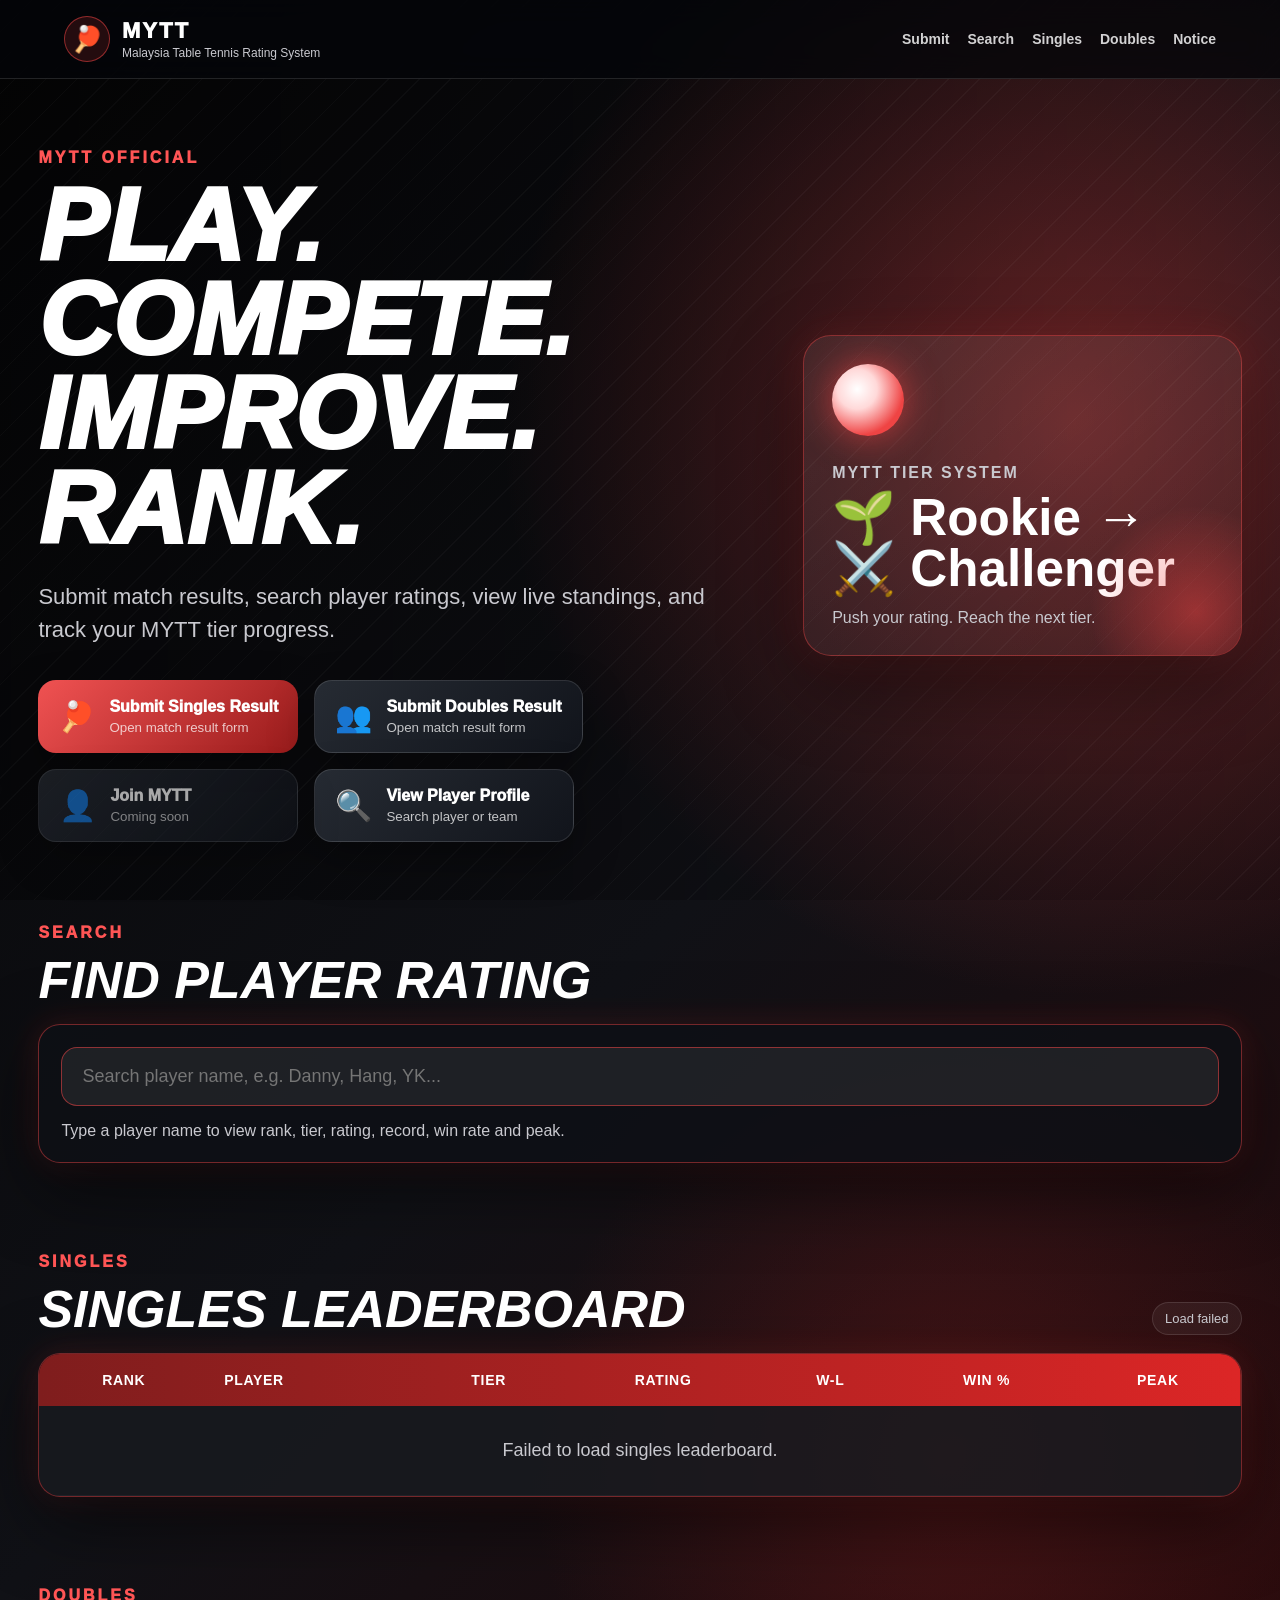
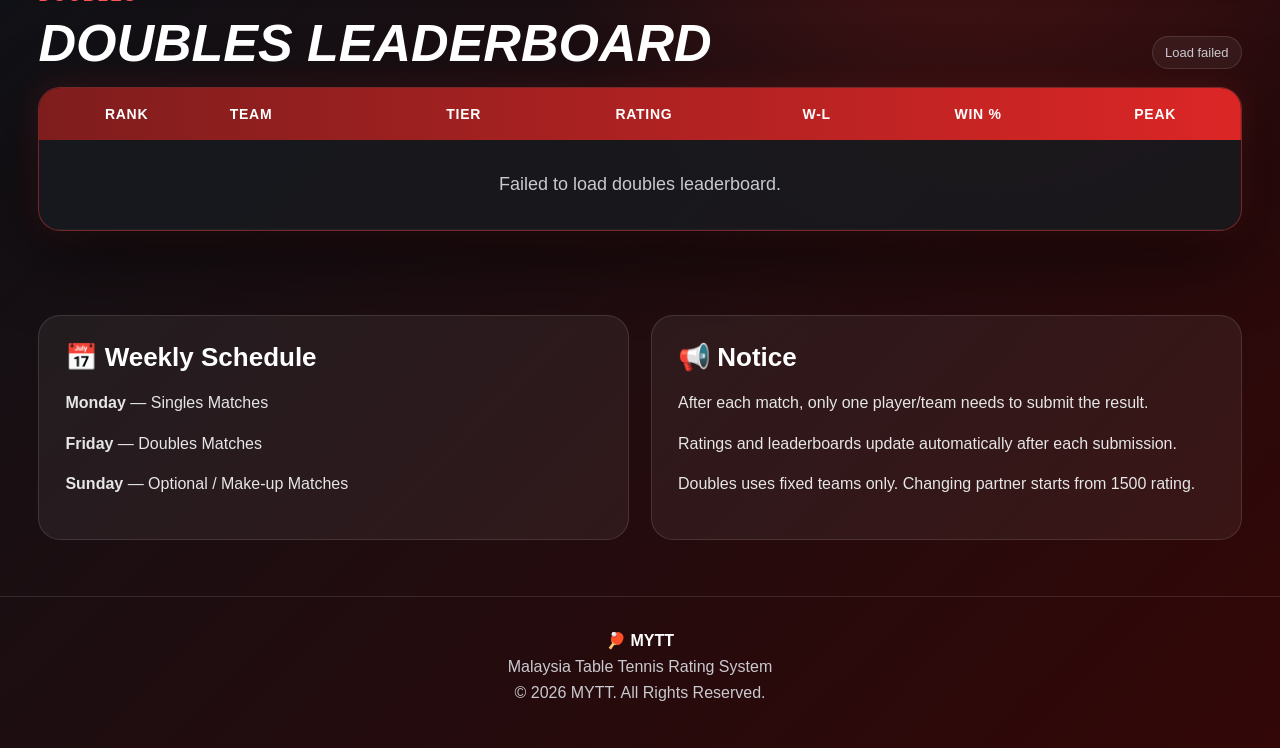
==== commit a3df50aa: "Add files via upload" ====
--- a/index.html
+++ b/index.html
@@ -1,8 +1,10 @@
 <!doctype html>
 <html lang="en">
 <head>
-  <meta charset="utf-8"><meta name="viewport" content="width=device-width, initial-scale=1">
-  <title>MYTT Rating System</title><link rel="stylesheet" href="style.css">
+  <meta charset="utf-8">
+  <meta name="viewport" content="width=device-width, initial-scale=1">
+  <title>MYTT Rating System</title>
+  <link rel="stylesheet" href="style.css">
 </head>
 <body>
 <header class="topbar">
@@ -13,13 +15,14 @@
 <main id="home">
 <section class="hero">
   <div>
-    <p class="kicker">Official Rating System</p>
+    <p class="kicker">MYTT Official</p>
     <h1>Play. Compete. Improve. Rank.</h1>
-    <p class="intro">Submit match results, search player ratings, and view live singles and doubles standings in one place.</p>
+    <p class="intro">Submit match results, search player ratings, view live standings, and track your MYTT tier progress.</p>
     <div id="submit" class="cta-grid">
       <a class="cta cta-red" href="https://docs.google.com/forms/d/e/1FAIpQLSfjxBBPNNCF92Aq89YZ-n9-oq5F0WtuNPD3zK6D_3woZLS9aw/viewform?usp=header" target="_blank"><span>🏓</span><div><strong>Submit Singles Result</strong><small>Open match result form</small></div></a>
       <a class="cta cta-dark" href="https://docs.google.com/forms/d/e/1FAIpQLSe3cKNpJLp8RtUpAPV4Gg1jyBAiNCQ13Vlfz1RHGZoQyjHClg/viewform?usp=header" target="_blank"><span>👥</span><div><strong>Submit Doubles Result</strong><small>Open match result form</small></div></a>
       <a class="cta cta-dark disabled" href="#"><span>👤</span><div><strong>Join MYTT</strong><small>Coming soon</small></div></a>
+      <a class="cta cta-dark" href="#search"><span>🔍</span><div><strong>View Player Profile</strong><small>Search player or team</small></div></a>
     </div>
   </div>
   <div class="hero-card"><div class="pulse-ball"></div><p>MYTT Tier System</p><h2>🌱 Rookie → ⚔️ Challenger</h2><span>Push your rating. Reach the next tier.</span></div>
@@ -27,27 +30,32 @@
 
 <section id="search" class="search-section">
   <div class="section-head compact"><div><p class="kicker">Search</p><h2>Find Player Rating</h2></div></div>
-  <div class="search-card"><input id="playerSearch" type="search" placeholder="Search player name, e.g. Danny, Hang, YK..." autocomplete="off"><div id="searchResults" class="search-results"><p class="muted">Type a player name to view rank, tier, rating, record, win rate and peak.</p></div></div>
+  <div class="search-card">
+    <input id="playerSearch" type="search" placeholder="Search player name, e.g. Danny, Hang, YK..." autocomplete="off">
+    <div id="searchResults" class="search-results"><p class="muted">Type a player name to view rank, tier, rating, record, win rate and peak.</p></div>
+  </div>
 </section>
 
 <section id="singles" class="board-section">
-  <div class="section-head"><div><p class="kicker">Singles</p><h2>Singles Matches Leaderboard</h2></div><span id="singlesStatus" class="status">Loading...</span></div>
+  <div class="section-head"><div><p class="kicker">Singles</p><h2>Singles Leaderboard</h2></div><span id="singlesStatus" class="status">Loading...</span></div>
   <div class="board-card"><div class="table-scroll"><table><thead><tr><th>Rank</th><th>Player</th><th>Tier</th><th>Rating</th><th>W-L</th><th>Win %</th><th>Peak</th></tr></thead><tbody id="singlesBody"><tr><td colspan="7" class="loading">Loading singles leaderboard...</td></tr></tbody></table></div></div>
 </section>
 
 <section id="doubles" class="board-section">
-  <div class="section-head"><div><p class="kicker">Doubles</p><h2>Doubles Matches Leaderboard</h2></div><span id="doublesStatus" class="status">Loading...</span></div>
+  <div class="section-head"><div><p class="kicker">Doubles</p><h2>Doubles Leaderboard</h2></div><span id="doublesStatus" class="status">Loading...</span></div>
   <div class="board-card"><div class="table-scroll"><table><thead><tr><th>Rank</th><th>Team</th><th>Tier</th><th>Rating</th><th>W-L</th><th>Win %</th><th>Peak</th></tr></thead><tbody id="doublesBody"><tr><td colspan="7" class="loading">Loading doubles leaderboard...</td></tr></tbody></table></div></div>
 </section>
 
 <section id="notice" class="info-grid">
   <article><h3>📅 Weekly Schedule</h3><p><strong>Monday</strong> — Singles Matches</p><p><strong>Friday</strong> — Doubles Matches</p><p><strong>Sunday</strong> — Optional / Make-up Matches</p></article>
-  <article><h3>📢 Notice</h3><p>After each match, only one player/team needs to submit the result.</p><p>Ratings and leaderboards are updated automatically after each submission.</p><p>Doubles uses fixed teams only. Changing partner starts from 1500 rating.</p></article>
+  <article><h3>📢 Notice</h3><p>After each match, only one player/team needs to submit the result.</p><p>Ratings and leaderboards update automatically after each submission.</p><p>Doubles uses fixed teams only. Changing partner starts from 1500 rating.</p></article>
 </section>
 </main>
 
 <div id="profileModal" class="modal hidden"><div class="modal-backdrop" data-close-modal></div><div class="modal-card"><button class="modal-close" data-close-modal>×</button><div id="profileContent"></div></div></div>
 
 <footer><strong>🏓 MYTT</strong><span>Malaysia Table Tennis Rating System</span><span>© 2026 MYTT. All Rights Reserved.</span></footer>
-<script>window.MYTT={singlesCsv:"https://docs.google.com/spreadsheets/d/e/2PACX-1vSXGQ-Pfqt9eY3wGYsSdbvEUtzhi3CeeBvGe06j3e5jXOkucz2vTtaQ7SbQTJu_qdwRfBYxNoqmi6R2/pub?gid=0&single=true&output=csv",doublesCsv:"https://docs.google.com/spreadsheets/d/e/2PACX-1vSluDdRh-2MZW7emwK5wqPgFH-DUEgtWHbLcoZbThrl4rCEJOD25ztXK15S7_MPibRKNee5W0Y9GCY0/pub?gid=20383104&single=true&output=csv"};</script><script src="app.js"></script>
-</body></html>
+<script>window.MYTT={singlesCsv:"https://docs.google.com/spreadsheets/d/e/2PACX-1vSXGQ-Pfqt9eY3wGYsSdbvEUtzhi3CeeBvGe06j3e5jXOkucz2vTtaQ7SbQTJu_qdwRfBYxNoqmi6R2/pub?gid=0&single=true&output=csv",doublesCsv:"https://docs.google.com/spreadsheets/d/e/2PACX-1vSluDdRh-2MZW7emwK5wqPgFH-DUEgtWHbLcoZbThrl4rCEJOD25ztXK15S7_MPibRKNee5W0Y9GCY0/pub?gid=20383104&single=true&output=csv"};</script>
+<script src="app.js"></script>
+</body>
+</html>
--- a/style.css
+++ b/style.css
@@ -1 +1 @@
-*{box-sizing:border-box}:root{--panel:rgba(14,16,22,.82);--text:#fff;--muted:#c9c9cf;--red:#ef4444;--line:rgba(255,255,255,.12)}html{scroll-behavior:smooth}body{margin:0;min-height:100vh;font-family:Arial,Helvetica,sans-serif;color:#fff;background:radial-gradient(circle at 84% 18%,rgba(239,68,68,.45),transparent 26%),radial-gradient(circle at 74% 62%,rgba(127,29,29,.42),transparent 24%),linear-gradient(135deg,#050506 0%,#101116 44%,#330707 100%)}body:before{content:"";position:fixed;inset:0;pointer-events:none;background:linear-gradient(90deg,rgba(0,0,0,.30),rgba(0,0,0,.08)),repeating-linear-gradient(135deg,rgba(255,255,255,.035) 0,rgba(255,255,255,.035) 1px,transparent 1px,transparent 22px);z-index:-1}.topbar{position:sticky;top:0;z-index:50;display:flex;align-items:center;justify-content:space-between;gap:22px;padding:16px clamp(18px,5vw,70px);background:rgba(5,6,9,.78);border-bottom:1px solid var(--line);backdrop-filter:blur(14px)}.brand{display:flex;align-items:center;gap:12px;color:#fff;text-decoration:none}.brand-icon{display:grid;place-items:center;width:46px;height:46px;border-radius:50%;background:rgba(239,68,68,.14);border:1px solid rgba(239,68,68,.55);font-size:26px}.brand strong{display:block;font-size:22px;letter-spacing:2px;font-weight:950}.brand small{display:block;color:var(--muted);font-size:12px;margin-top:2px}.nav{display:flex;gap:18px;flex-wrap:wrap}.nav a{color:#fff;text-decoration:none;font-size:14px;font-weight:800;opacity:.82}.nav a:hover{color:var(--red);opacity:1}main{width:min(1280px,94%);margin:0 auto}.hero{min-height:56vh;display:grid;grid-template-columns:minmax(0,1.25fr) minmax(280px,.75fr);gap:34px;align-items:center;padding:70px 0 46px}.kicker{margin:0 0 12px;color:#ff5555;font-weight:950;letter-spacing:3px;text-transform:uppercase}h1{margin:0;font-size:clamp(44px,8vw,108px);line-height:.92;font-style:italic;font-weight:950;text-transform:uppercase}.intro{max-width:720px;margin:24px 0 0;color:var(--muted);font-size:clamp(17px,2vw,22px);line-height:1.5}.cta-grid{display:flex;gap:16px;flex-wrap:wrap;margin-top:34px}.cta{display:flex;align-items:center;gap:14px;min-width:260px;padding:17px 20px;border-radius:18px;color:#fff;text-decoration:none;box-shadow:0 18px 44px rgba(0,0,0,.35);transition:.18s}.cta:hover{transform:translateY(-3px);box-shadow:0 22px 54px rgba(239,68,68,.24)}.cta span{font-size:30px}.cta strong{display:block;font-size:16px;font-weight:950}.cta small{display:block;margin-top:4px;color:rgba(255,255,255,.74)}.cta-red{background:linear-gradient(135deg,#f05252,#991b1b)}.cta-dark{background:linear-gradient(135deg,#262b33,#11141b);border:1px solid var(--line)}.cta.disabled{opacity:.65;cursor:not-allowed}.hero-card{min-height:300px;border:1px solid rgba(239,68,68,.42);border-radius:28px;padding:28px;background:linear-gradient(145deg,rgba(255,255,255,.08),rgba(255,255,255,.025));box-shadow:0 30px 80px rgba(0,0,0,.45),0 0 40px rgba(239,68,68,.18);position:relative;overflow:hidden}.hero-card:after{content:"";position:absolute;width:230px;height:230px;right:-70px;bottom:-72px;border-radius:50%;background:radial-gradient(circle,rgba(239,68,68,.48),transparent 65%)}.pulse-ball{width:72px;height:72px;border-radius:50%;background:radial-gradient(circle at 35% 35%,#fff,#ffd9d9 30%,#ef4444 70%);box-shadow:0 0 36px rgba(239,68,68,.7)}.hero-card p{margin:28px 0 10px;color:var(--muted);text-transform:uppercase;letter-spacing:2px;font-weight:800}.hero-card h2{margin:0;font-size:clamp(30px,4vw,52px);line-height:1}.hero-card span{display:block;color:var(--muted);margin-top:14px}.search-section,.board-section{padding:36px 0 54px}.section-head{display:flex;justify-content:space-between;align-items:end;gap:18px;margin-bottom:18px}.section-head h2{margin:0;font-size:clamp(30px,5vw,52px);line-height:1;font-style:italic;text-transform:uppercase}.status{padding:8px 12px;border:1px solid var(--line);border-radius:999px;color:var(--muted);background:rgba(255,255,255,.05);white-space:nowrap;font-size:13px}.search-card,.board-card{overflow:hidden;border-radius:22px;border:1px solid rgba(239,68,68,.46);background:var(--panel);box-shadow:0 24px 72px rgba(0,0,0,.55),0 0 32px rgba(239,68,68,.18)}.search-card{padding:22px}#playerSearch{width:100%;padding:18px 20px;border:1px solid rgba(239,68,68,.55);border-radius:16px;outline:none;color:#fff;font-size:18px;background:rgba(255,255,255,.07)}#playerSearch:focus{border-color:#ff6b6b;box-shadow:0 0 0 4px rgba(239,68,68,.15)}.search-results{display:grid;gap:12px;margin-top:16px}.search-result{display:grid;grid-template-columns:70px 1fr auto;align-items:center;gap:14px;padding:14px;border:1px solid var(--line);border-radius:16px;background:rgba(255,255,255,.055);cursor:pointer;transition:.16s}.search-result:hover{transform:translateY(-2px);background:rgba(239,68,68,.15)}.search-rank{font-weight:950}.search-name{font-weight:950;font-size:20px}.search-meta{color:var(--muted);margin-top:4px}.search-rating{font-weight:950;font-size:24px}.muted{color:var(--muted);margin:0}.table-scroll{width:100%;overflow-x:auto}table{width:100%;min-width:820px;border-collapse:collapse}thead{background:linear-gradient(90deg,#7f1d1d,#dc2626)}th{padding:18px 16px;text-align:center;font-size:14px;letter-spacing:.7px;text-transform:uppercase}th:nth-child(2),td:nth-child(2){text-align:left}td{padding:16px;text-align:center;border-bottom:1px solid rgba(255,255,255,.08);font-size:18px}tbody tr{background:rgba(255,255,255,.035)}tbody tr:nth-child(even){background:rgba(255,255,255,.07)}tbody tr:hover{background:rgba(239,68,68,.16)}.rank-badge{display:inline-flex;align-items:center;justify-content:center;min-width:56px;height:34px;padding:0 12px;border-radius:999px;background:linear-gradient(135deg,#ef4444,#991b1b);font-weight:950}.rank-1 .rank-badge{color:#111;background:linear-gradient(135deg,#fde047,#b77900)}.rank-2 .rank-badge{color:#111;background:linear-gradient(135deg,#f5f5f5,#a3a3a3)}.rank-3 .rank-badge{background:linear-gradient(135deg,#f0a96a,#884315)}.name{font-weight:950;cursor:pointer}.name:hover{color:#ff6464}.rating{font-weight:950}.tier-pill{display:inline-flex;align-items:center;justify-content:center;gap:6px;padding:7px 12px;border-radius:999px;font-weight:950;border:1px solid rgba(255,255,255,.18);white-space:nowrap}.tier-novice{background:rgba(34,197,94,.18);color:#bbf7d0}.tier-rookie{background:rgba(132,204,22,.18);color:#d9f99d}.tier-challenger{background:rgba(59,130,246,.18);color:#bfdbfe}.tier-elite{background:rgba(250,204,21,.18);color:#fef08a}.tier-master{background:rgba(249,115,22,.18);color:#fed7aa}.tier-legend{background:rgba(168,85,247,.20);color:#e9d5ff}.tier-grandmaster{background:rgba(34,211,238,.18);color:#a5f3fc}.tier-immortal{background:rgba(239,68,68,.20);color:#fecaca}.tier-champion{background:linear-gradient(135deg,rgba(250,204,21,.32),rgba(239,68,68,.22));color:#fde68a}.loading{color:var(--muted);text-align:center!important;padding:34px}.tier-progress{margin-top:22px}.tier-progress-top{display:flex;justify-content:space-between;gap:12px;color:#fff;font-weight:900;margin-bottom:10px}.progress-track{height:14px;border-radius:999px;background:rgba(255,255,255,.12);overflow:hidden}.progress-fill{height:100%;border-radius:999px;background:linear-gradient(90deg,#ef4444,#facc15)}.progress-note{color:var(--muted);margin-top:10px}.info-grid{display:grid;grid-template-columns:repeat(2,minmax(0,1fr));gap:22px;padding:30px 0 56px}.info-grid article{border:1px solid var(--line);border-radius:22px;padding:26px;background:rgba(255,255,255,.055)}.info-grid h3{margin:0 0 18px;font-size:26px}.info-grid p{color:#e6e6e6;line-height:1.55}.modal.hidden{display:none}.modal{position:fixed;inset:0;z-index:100;display:grid;place-items:center;padding:18px}.modal-backdrop{position:absolute;inset:0;background:rgba(0,0,0,.72);backdrop-filter:blur(8px)}.modal-card{position:relative;width:min(580px,100%);border:1px solid rgba(239,68,68,.55);border-radius:26px;padding:26px;background:radial-gradient(circle at 85% 15%,rgba(239,68,68,.28),transparent 32%),rgba(12,14,18,.96);box-shadow:0 28px 90px rgba(0,0,0,.72)}.modal-close{position:absolute;top:14px;right:16px;width:38px;height:38px;border:0;border-radius:50%;color:#fff;background:rgba(255,255,255,.12);font-size:26px;cursor:pointer}.profile-top{display:flex;align-items:center;gap:16px;margin-bottom:22px}.profile-avatar{display:grid;place-items:center;width:76px;height:76px;border-radius:50%;font-size:34px;background:linear-gradient(135deg,#ef4444,#7f1d1d);border:2px solid rgba(255,255,255,.18)}.profile-top h3{margin:0;font-size:34px;line-height:1}.profile-top p{margin:8px 0 0;color:var(--muted)}.profile-stats{display:grid;grid-template-columns:repeat(2,1fr);gap:12px}.stat{padding:16px;border:1px solid var(--line);border-radius:16px;background:rgba(255,255,255,.06)}.stat small{display:block;color:var(--muted);text-transform:uppercase;letter-spacing:1px;font-weight:800;margin-bottom:8px}.stat strong{font-size:26px}footer{display:flex;flex-direction:column;gap:8px;align-items:center;text-align:center;color:var(--muted);padding:34px 20px 46px;border-top:1px solid var(--line)}footer strong{color:#fff}@media(max-width:850px){.topbar{align-items:flex-start;flex-direction:column}.hero{grid-template-columns:1fr;padding-top:44px}.hero-card{min-height:220px}.section-head{flex-direction:column;align-items:flex-start}.cta{width:100%}.info-grid{grid-template-columns:1fr}.search-result{grid-template-columns:1fr}table{min-width:820px}td{font-size:16px}.profile-stats{grid-template-columns:1fr}}+*{box-sizing:border-box}:root{--panel:rgba(14,16,22,.84);--text:#fff;--muted:#c9c9cf;--red:#ef4444;--line:rgba(255,255,255,.12)}html{scroll-behavior:smooth}body{margin:0;min-height:100vh;font-family:Arial,Helvetica,sans-serif;color:#fff;background:radial-gradient(circle at 84% 18%,rgba(239,68,68,.45),transparent 26%),radial-gradient(circle at 74% 62%,rgba(127,29,29,.42),transparent 24%),linear-gradient(135deg,#050506 0%,#101116 44%,#330707 100%)}body:before{content:"";position:fixed;inset:0;pointer-events:none;background:linear-gradient(90deg,rgba(0,0,0,.30),rgba(0,0,0,.08)),repeating-linear-gradient(135deg,rgba(255,255,255,.035) 0,rgba(255,255,255,.035) 1px,transparent 1px,transparent 22px);z-index:-1}.topbar{position:sticky;top:0;z-index:50;display:flex;align-items:center;justify-content:space-between;gap:22px;padding:16px clamp(18px,5vw,70px);background:rgba(5,6,9,.78);border-bottom:1px solid var(--line);backdrop-filter:blur(14px)}.brand{display:flex;align-items:center;gap:12px;color:#fff;text-decoration:none}.brand-icon{display:grid;place-items:center;width:46px;height:46px;border-radius:50%;background:rgba(239,68,68,.14);border:1px solid rgba(239,68,68,.55);font-size:26px}.brand strong{display:block;font-size:22px;letter-spacing:2px;font-weight:950}.brand small{display:block;color:var(--muted);font-size:12px;margin-top:2px}.nav{display:flex;gap:18px;flex-wrap:wrap}.nav a{color:#fff;text-decoration:none;font-size:14px;font-weight:800;opacity:.82}.nav a:hover{color:var(--red);opacity:1}main{width:min(1280px,94%);margin:0 auto}.hero{min-height:56vh;display:grid;grid-template-columns:minmax(0,1.25fr) minmax(280px,.75fr);gap:34px;align-items:center;padding:70px 0 46px}.kicker{margin:0 0 12px;color:#ff5555;font-weight:950;letter-spacing:3px;text-transform:uppercase}h1{margin:0;font-size:clamp(44px,8vw,108px);line-height:.92;font-style:italic;font-weight:950;text-transform:uppercase}.intro{max-width:720px;margin:24px 0 0;color:var(--muted);font-size:clamp(17px,2vw,22px);line-height:1.5}.cta-grid{display:flex;gap:16px;flex-wrap:wrap;margin-top:34px}.cta{display:flex;align-items:center;gap:14px;min-width:260px;padding:17px 20px;border-radius:18px;color:#fff;text-decoration:none;box-shadow:0 18px 44px rgba(0,0,0,.35);transition:.18s}.cta:hover{transform:translateY(-3px);box-shadow:0 22px 54px rgba(239,68,68,.24)}.cta span{font-size:30px}.cta strong{display:block;font-size:16px;font-weight:950}.cta small{display:block;margin-top:4px;color:rgba(255,255,255,.74)}.cta-red{background:linear-gradient(135deg,#f05252,#991b1b)}.cta-dark{background:linear-gradient(135deg,#262b33,#11141b);border:1px solid var(--line)}.cta.disabled{opacity:.65;cursor:not-allowed}.hero-card{min-height:300px;border:1px solid rgba(239,68,68,.42);border-radius:28px;padding:28px;background:linear-gradient(145deg,rgba(255,255,255,.08),rgba(255,255,255,.025));box-shadow:0 30px 80px rgba(0,0,0,.45),0 0 40px rgba(239,68,68,.18);position:relative;overflow:hidden}.hero-card:after{content:"";position:absolute;width:230px;height:230px;right:-70px;bottom:-72px;border-radius:50%;background:radial-gradient(circle,rgba(239,68,68,.48),transparent 65%)}.pulse-ball{width:72px;height:72px;border-radius:50%;background:radial-gradient(circle at 35% 35%,#fff,#ffd9d9 30%,#ef4444 70%);box-shadow:0 0 36px rgba(239,68,68,.7)}.hero-card p{margin:28px 0 10px;color:var(--muted);text-transform:uppercase;letter-spacing:2px;font-weight:800}.hero-card h2{margin:0;font-size:clamp(30px,4vw,52px);line-height:1}.hero-card span{display:block;color:var(--muted);margin-top:14px}.search-section,.board-section{padding:36px 0 54px}.section-head{display:flex;justify-content:space-between;align-items:end;gap:18px;margin-bottom:18px}.section-head h2{margin:0;font-size:clamp(30px,5vw,52px);line-height:1;font-style:italic;text-transform:uppercase}.status{padding:8px 12px;border:1px solid var(--line);border-radius:999px;color:var(--muted);background:rgba(255,255,255,.05);white-space:nowrap;font-size:13px}.search-card,.board-card{overflow:hidden;border-radius:22px;border:1px solid rgba(239,68,68,.46);background:var(--panel);box-shadow:0 24px 72px rgba(0,0,0,.55),0 0 32px rgba(239,68,68,.18)}.search-card{padding:22px}#playerSearch{width:100%;padding:18px 20px;border:1px solid rgba(239,68,68,.55);border-radius:16px;outline:none;color:#fff;font-size:18px;background:rgba(255,255,255,.07)}#playerSearch:focus{border-color:#ff6b6b;box-shadow:0 0 0 4px rgba(239,68,68,.15)}.search-results{display:grid;gap:12px;margin-top:16px}.search-result{display:grid;grid-template-columns:70px 1fr auto;align-items:center;gap:14px;padding:14px;border:1px solid var(--line);border-radius:16px;background:rgba(255,255,255,.055);cursor:pointer;transition:.16s}.search-result:hover{transform:translateY(-2px);background:rgba(239,68,68,.15)}.search-rank{font-weight:950}.search-name{font-weight:950;font-size:20px}.search-meta{color:var(--muted);margin-top:4px}.search-rating{font-weight:950;font-size:24px}.muted{color:var(--muted);margin:0}.table-scroll{width:100%;overflow-x:auto}table{width:100%;min-width:820px;border-collapse:collapse}thead{background:linear-gradient(90deg,#7f1d1d,#dc2626)}th{padding:18px 16px;text-align:center;font-size:14px;letter-spacing:.7px;text-transform:uppercase}th:nth-child(2),td:nth-child(2){text-align:left}td{padding:16px;text-align:center;border-bottom:1px solid rgba(255,255,255,.08);font-size:18px}tbody tr{background:rgba(255,255,255,.035)}tbody tr:nth-child(even){background:rgba(255,255,255,.07)}tbody tr:hover{background:rgba(239,68,68,.16)}.rank-badge{display:inline-flex;align-items:center;justify-content:center;min-width:56px;height:34px;padding:0 12px;border-radius:999px;background:linear-gradient(135deg,#ef4444,#991b1b);font-weight:950}.rank-1 .rank-badge{color:#111;background:linear-gradient(135deg,#fde047,#b77900)}.rank-2 .rank-badge{color:#111;background:linear-gradient(135deg,#f5f5f5,#a3a3a3)}.rank-3 .rank-badge{background:linear-gradient(135deg,#f0a96a,#884315)}.name{font-weight:950;cursor:pointer}.name:hover{color:#ff6464}.rating{font-weight:950}.tier-pill{display:inline-flex;align-items:center;justify-content:center;gap:6px;padding:7px 12px;border-radius:999px;font-weight:950;border:1px solid rgba(255,255,255,.18);white-space:nowrap}.tier-novice{background:rgba(34,197,94,.18);color:#bbf7d0}.tier-rookie{background:rgba(132,204,22,.18);color:#d9f99d}.tier-challenger{background:rgba(59,130,246,.18);color:#bfdbfe}.tier-elite{background:rgba(250,204,21,.18);color:#fef08a}.tier-master{background:rgba(249,115,22,.18);color:#fed7aa}.tier-legend{background:rgba(168,85,247,.20);color:#e9d5ff}.tier-grandmaster{background:rgba(34,211,238,.18);color:#a5f3fc}.tier-immortal{background:rgba(239,68,68,.20);color:#fecaca}.tier-champion{background:linear-gradient(135deg,rgba(250,204,21,.32),rgba(239,68,68,.22));color:#fde68a}.loading{color:var(--muted);text-align:center!important;padding:34px}.tier-progress{margin-top:22px}.tier-progress-top{display:flex;justify-content:space-between;gap:12px;color:#fff;font-weight:900;margin-bottom:10px}.progress-track{height:14px;border-radius:999px;background:rgba(255,255,255,.12);overflow:hidden}.progress-fill{height:100%;border-radius:999px;background:linear-gradient(90deg,#ef4444,#facc15)}.progress-note{color:var(--muted);margin-top:10px}.future-grid{display:grid;grid-template-columns:repeat(3,1fr);gap:10px;margin-top:18px}.future-card{padding:12px;border:1px solid var(--line);border-radius:14px;background:rgba(255,255,255,.055);color:var(--muted);font-weight:800}.info-grid{display:grid;grid-template-columns:repeat(2,minmax(0,1fr));gap:22px;padding:30px 0 56px}.info-grid article{border:1px solid var(--line);border-radius:22px;padding:26px;background:rgba(255,255,255,.055)}.info-grid h3{margin:0 0 18px;font-size:26px}.info-grid p{color:#e6e6e6;line-height:1.55}.modal.hidden{display:none}.modal{position:fixed;inset:0;z-index:100;display:grid;place-items:center;padding:18px}.modal-backdrop{position:absolute;inset:0;background:rgba(0,0,0,.72);backdrop-filter:blur(8px)}.modal-card{position:relative;width:min(640px,100%);border:1px solid rgba(239,68,68,.55);border-radius:26px;padding:26px;background:radial-gradient(circle at 85% 15%,rgba(239,68,68,.28),transparent 32%),rgba(12,14,18,.96);box-shadow:0 28px 90px rgba(0,0,0,.72)}.modal-close{position:absolute;top:14px;right:16px;width:38px;height:38px;border:0;border-radius:50%;color:#fff;background:rgba(255,255,255,.12);font-size:26px;cursor:pointer}.profile-top{display:flex;align-items:center;gap:16px;margin-bottom:22px}.profile-avatar{display:grid;place-items:center;width:76px;height:76px;border-radius:50%;font-size:34px;background:linear-gradient(135deg,#ef4444,#7f1d1d);border:2px solid rgba(255,255,255,.18)}.profile-top h3{margin:0;font-size:34px;line-height:1}.profile-top p{margin:8px 0;color:var(--muted)}.profile-stats{display:grid;grid-template-columns:repeat(2,1fr);gap:12px}.stat{padding:16px;border:1px solid var(--line);border-radius:16px;background:rgba(255,255,255,.06)}.stat small{display:block;color:var(--muted);text-transform:uppercase;letter-spacing:1px;font-weight:800;margin-bottom:8px}.stat strong{font-size:26px}footer{display:flex;flex-direction:column;gap:8px;align-items:center;text-align:center;color:var(--muted);padding:34px 20px 46px;border-top:1px solid var(--line)}footer strong{color:#fff}@media(max-width:850px){.topbar{align-items:flex-start;flex-direction:column}.hero{grid-template-columns:1fr;padding-top:44px}.hero-card{min-height:220px}.section-head{flex-direction:column;align-items:flex-start}.cta{width:100%}.info-grid{grid-template-columns:1fr}.search-result{grid-template-columns:1fr}table{min-width:820px}td{font-size:16px}.profile-stats,.future-grid{grid-template-columns:1fr}}
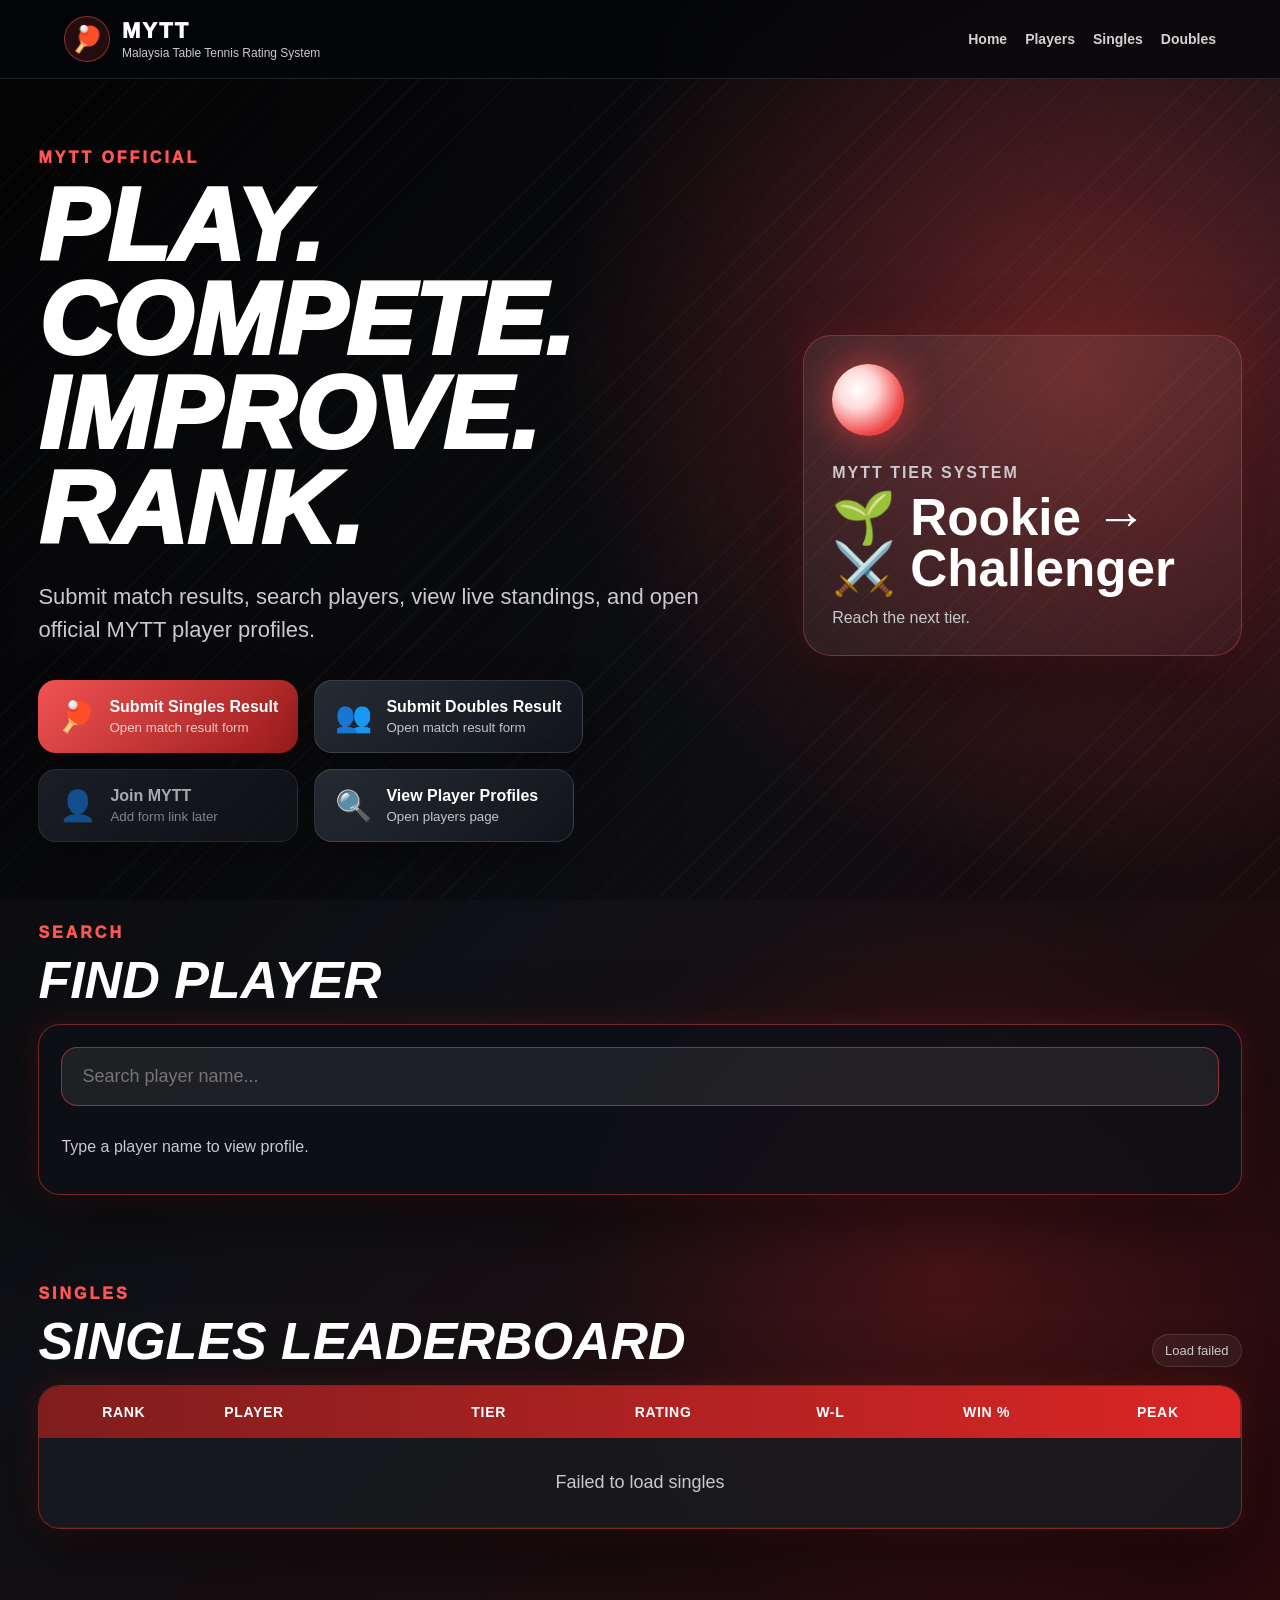
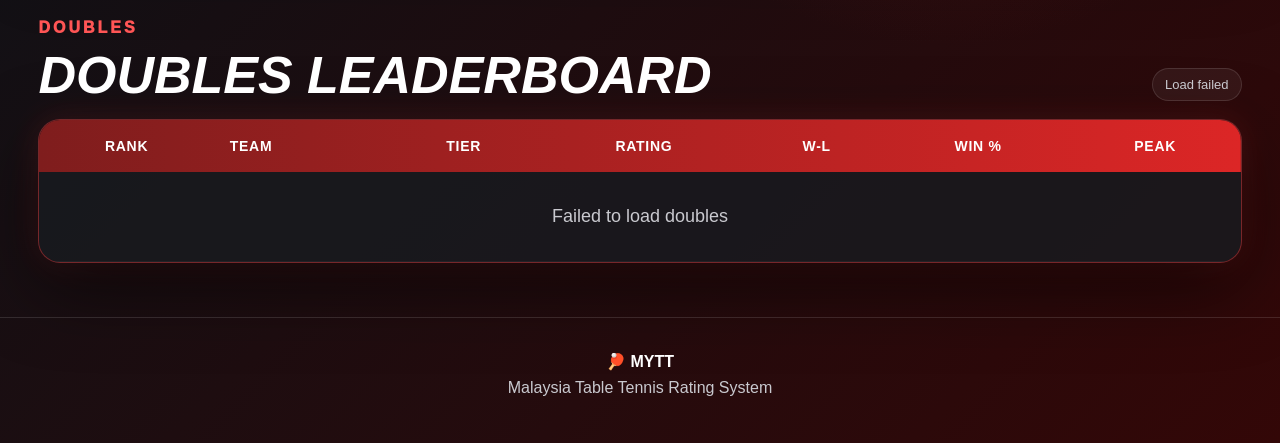
==== commit d74f534f: "Add files via upload" ====
--- a/index.html
+++ b/index.html
@@ -1,61 +1 @@
-<!doctype html>
-<html lang="en">
-<head>
-  <meta charset="utf-8">
-  <meta name="viewport" content="width=device-width, initial-scale=1">
-  <title>MYTT Rating System</title>
-  <link rel="stylesheet" href="style.css">
-</head>
-<body>
-<header class="topbar">
-  <a class="brand" href="#home"><span class="brand-icon">🏓</span><span><strong>MYTT</strong><small>Malaysia Table Tennis Rating System</small></span></a>
-  <nav class="nav"><a href="#submit">Submit</a><a href="#search">Search</a><a href="#singles">Singles</a><a href="#doubles">Doubles</a><a href="#notice">Notice</a></nav>
-</header>
-
-<main id="home">
-<section class="hero">
-  <div>
-    <p class="kicker">MYTT Official</p>
-    <h1>Play. Compete. Improve. Rank.</h1>
-    <p class="intro">Submit match results, search player ratings, view live standings, and track your MYTT tier progress.</p>
-    <div id="submit" class="cta-grid">
-      <a class="cta cta-red" href="https://docs.google.com/forms/d/e/1FAIpQLSfjxBBPNNCF92Aq89YZ-n9-oq5F0WtuNPD3zK6D_3woZLS9aw/viewform?usp=header" target="_blank"><span>🏓</span><div><strong>Submit Singles Result</strong><small>Open match result form</small></div></a>
-      <a class="cta cta-dark" href="https://docs.google.com/forms/d/e/1FAIpQLSe3cKNpJLp8RtUpAPV4Gg1jyBAiNCQ13Vlfz1RHGZoQyjHClg/viewform?usp=header" target="_blank"><span>👥</span><div><strong>Submit Doubles Result</strong><small>Open match result form</small></div></a>
-      <a class="cta cta-dark disabled" href="#"><span>👤</span><div><strong>Join MYTT</strong><small>Coming soon</small></div></a>
-      <a class="cta cta-dark" href="#search"><span>🔍</span><div><strong>View Player Profile</strong><small>Search player or team</small></div></a>
-    </div>
-  </div>
-  <div class="hero-card"><div class="pulse-ball"></div><p>MYTT Tier System</p><h2>🌱 Rookie → ⚔️ Challenger</h2><span>Push your rating. Reach the next tier.</span></div>
-</section>
-
-<section id="search" class="search-section">
-  <div class="section-head compact"><div><p class="kicker">Search</p><h2>Find Player Rating</h2></div></div>
-  <div class="search-card">
-    <input id="playerSearch" type="search" placeholder="Search player name, e.g. Danny, Hang, YK..." autocomplete="off">
-    <div id="searchResults" class="search-results"><p class="muted">Type a player name to view rank, tier, rating, record, win rate and peak.</p></div>
-  </div>
-</section>
-
-<section id="singles" class="board-section">
-  <div class="section-head"><div><p class="kicker">Singles</p><h2>Singles Leaderboard</h2></div><span id="singlesStatus" class="status">Loading...</span></div>
-  <div class="board-card"><div class="table-scroll"><table><thead><tr><th>Rank</th><th>Player</th><th>Tier</th><th>Rating</th><th>W-L</th><th>Win %</th><th>Peak</th></tr></thead><tbody id="singlesBody"><tr><td colspan="7" class="loading">Loading singles leaderboard...</td></tr></tbody></table></div></div>
-</section>
-
-<section id="doubles" class="board-section">
-  <div class="section-head"><div><p class="kicker">Doubles</p><h2>Doubles Leaderboard</h2></div><span id="doublesStatus" class="status">Loading...</span></div>
-  <div class="board-card"><div class="table-scroll"><table><thead><tr><th>Rank</th><th>Team</th><th>Tier</th><th>Rating</th><th>W-L</th><th>Win %</th><th>Peak</th></tr></thead><tbody id="doublesBody"><tr><td colspan="7" class="loading">Loading doubles leaderboard...</td></tr></tbody></table></div></div>
-</section>
-
-<section id="notice" class="info-grid">
-  <article><h3>📅 Weekly Schedule</h3><p><strong>Monday</strong> — Singles Matches</p><p><strong>Friday</strong> — Doubles Matches</p><p><strong>Sunday</strong> — Optional / Make-up Matches</p></article>
-  <article><h3>📢 Notice</h3><p>After each match, only one player/team needs to submit the result.</p><p>Ratings and leaderboards update automatically after each submission.</p><p>Doubles uses fixed teams only. Changing partner starts from 1500 rating.</p></article>
-</section>
-</main>
-
-<div id="profileModal" class="modal hidden"><div class="modal-backdrop" data-close-modal></div><div class="modal-card"><button class="modal-close" data-close-modal>×</button><div id="profileContent"></div></div></div>
-
-<footer><strong>🏓 MYTT</strong><span>Malaysia Table Tennis Rating System</span><span>© 2026 MYTT. All Rights Reserved.</span></footer>
-<script>window.MYTT={singlesCsv:"https://docs.google.com/spreadsheets/d/e/2PACX-1vSXGQ-Pfqt9eY3wGYsSdbvEUtzhi3CeeBvGe06j3e5jXOkucz2vTtaQ7SbQTJu_qdwRfBYxNoqmi6R2/pub?gid=0&single=true&output=csv",doublesCsv:"https://docs.google.com/spreadsheets/d/e/2PACX-1vSluDdRh-2MZW7emwK5wqPgFH-DUEgtWHbLcoZbThrl4rCEJOD25ztXK15S7_MPibRKNee5W0Y9GCY0/pub?gid=20383104&single=true&output=csv"};</script>
-<script src="app.js"></script>
-</body>
-</html>+<!doctype html><html><head><meta charset="utf-8"><meta name="viewport" content="width=device-width,initial-scale=1"><title>MYTT</title><link rel="stylesheet" href="style.css"></head><body><header class="topbar"><a class="brand" href="index.html"><span class="brand-icon">🏓</span><span><strong>MYTT</strong><small>Malaysia Table Tennis Rating System</small></span></a><nav class="nav"><a href="index.html">Home</a><a href="players.html">Players</a><a href="index.html#singles">Singles</a><a href="index.html#doubles">Doubles</a></nav></header><main><section class="hero"><div><p class="kicker">MYTT OFFICIAL</p><h1>Play. Compete. Improve. Rank.</h1><p class="intro">Submit match results, search players, view live standings, and open official MYTT player profiles.</p><div class="cta-grid" id="submit"><a class="cta cta-red" href="https://docs.google.com/forms/d/e/1FAIpQLSfjxBBPNNCF92Aq89YZ-n9-oq5F0WtuNPD3zK6D_3woZLS9aw/viewform?usp=header" target="_blank"><span>🏓</span><div><strong>Submit Singles Result</strong><small>Open match result form</small></div></a><a class="cta cta-dark" href="https://docs.google.com/forms/d/e/1FAIpQLSe3cKNpJLp8RtUpAPV4Gg1jyBAiNCQ13Vlfz1RHGZoQyjHClg/viewform?usp=header" target="_blank"><span>👥</span><div><strong>Submit Doubles Result</strong><small>Open match result form</small></div></a><a class="cta cta-dark disabled" href="#"><span>👤</span><div><strong>Join MYTT</strong><small>Add form link later</small></div></a><a class="cta cta-dark" href="players.html"><span>🔍</span><div><strong>View Player Profiles</strong><small>Open players page</small></div></a></div></div><div class="hero-card"><div class="pulse-ball"></div><p>MYTT Tier System</p><h2>🌱 Rookie → ⚔️ Challenger</h2><span>Reach the next tier.</span></div></section><section id="search" class="search-section"><div class="section-head"><div><p class="kicker">Search</p><h2>Find Player</h2></div></div><div class="search-card"><input id="playerSearch" type="search" placeholder="Search player name..."><div id="searchResults" class="search-results"><p class="muted">Type a player name to view profile.</p></div></div></section><section id="singles" class="board-section"><div class="section-head"><div><p class="kicker">Singles</p><h2>Singles Leaderboard</h2></div><span id="singlesStatus" class="status">Loading...</span></div><div class="board-card"><div class="table-scroll"><table><thead><tr><th>Rank</th><th>Player</th><th>Tier</th><th>Rating</th><th>W-L</th><th>Win %</th><th>Peak</th></tr></thead><tbody id="singlesBody"><tr><td colspan="7" class="loading">Loading...</td></tr></tbody></table></div></div></section><section id="doubles" class="board-section"><div class="section-head"><div><p class="kicker">Doubles</p><h2>Doubles Leaderboard</h2></div><span id="doublesStatus" class="status">Loading...</span></div><div class="board-card"><div class="table-scroll"><table><thead><tr><th>Rank</th><th>Team</th><th>Tier</th><th>Rating</th><th>W-L</th><th>Win %</th><th>Peak</th></tr></thead><tbody id="doublesBody"><tr><td colspan="7" class="loading">Loading...</td></tr></tbody></table></div></div></section></main><footer><strong>🏓 MYTT</strong><span>Malaysia Table Tennis Rating System</span></footer><script>window.MYTT={singlesCsv:"https://docs.google.com/spreadsheets/d/e/2PACX-1vSXGQ-Pfqt9eY3wGYsSdbvEUtzhi3CeeBvGe06j3e5jXOkucz2vTtaQ7SbQTJu_qdwRfBYxNoqmi6R2/pub?gid=0&single=true&output=csv",doublesCsv:"https://docs.google.com/spreadsheets/d/e/2PACX-1vSluDdRh-2MZW7emwK5wqPgFH-DUEgtWHbLcoZbThrl4rCEJOD25ztXK15S7_MPibRKNee5W0Y9GCY0/pub?gid=20383104&single=true&output=csv",playerDbCsv:"https://docs.google.com/spreadsheets/d/e/2PACX-1vQVFMviJw4bvH24DESoH7oOsBgk5xHNSZ5PMrW--UPOwFilVx8PDlq06khW70NHjPzEwYXDKe2D5OKB/pub?gid=508447017&single=true&output=csv"};</script><script src="app.js"></script></body></html>
--- a/style.css
+++ b/style.css
@@ -1 +1 @@
-*{box-sizing:border-box}:root{--panel:rgba(14,16,22,.84);--text:#fff;--muted:#c9c9cf;--red:#ef4444;--line:rgba(255,255,255,.12)}html{scroll-behavior:smooth}body{margin:0;min-height:100vh;font-family:Arial,Helvetica,sans-serif;color:#fff;background:radial-gradient(circle at 84% 18%,rgba(239,68,68,.45),transparent 26%),radial-gradient(circle at 74% 62%,rgba(127,29,29,.42),transparent 24%),linear-gradient(135deg,#050506 0%,#101116 44%,#330707 100%)}body:before{content:"";position:fixed;inset:0;pointer-events:none;background:linear-gradient(90deg,rgba(0,0,0,.30),rgba(0,0,0,.08)),repeating-linear-gradient(135deg,rgba(255,255,255,.035) 0,rgba(255,255,255,.035) 1px,transparent 1px,transparent 22px);z-index:-1}.topbar{position:sticky;top:0;z-index:50;display:flex;align-items:center;justify-content:space-between;gap:22px;padding:16px clamp(18px,5vw,70px);background:rgba(5,6,9,.78);border-bottom:1px solid var(--line);backdrop-filter:blur(14px)}.brand{display:flex;align-items:center;gap:12px;color:#fff;text-decoration:none}.brand-icon{display:grid;place-items:center;width:46px;height:46px;border-radius:50%;background:rgba(239,68,68,.14);border:1px solid rgba(239,68,68,.55);font-size:26px}.brand strong{display:block;font-size:22px;letter-spacing:2px;font-weight:950}.brand small{display:block;color:var(--muted);font-size:12px;margin-top:2px}.nav{display:flex;gap:18px;flex-wrap:wrap}.nav a{color:#fff;text-decoration:none;font-size:14px;font-weight:800;opacity:.82}.nav a:hover{color:var(--red);opacity:1}main{width:min(1280px,94%);margin:0 auto}.hero{min-height:56vh;display:grid;grid-template-columns:minmax(0,1.25fr) minmax(280px,.75fr);gap:34px;align-items:center;padding:70px 0 46px}.kicker{margin:0 0 12px;color:#ff5555;font-weight:950;letter-spacing:3px;text-transform:uppercase}h1{margin:0;font-size:clamp(44px,8vw,108px);line-height:.92;font-style:italic;font-weight:950;text-transform:uppercase}.intro{max-width:720px;margin:24px 0 0;color:var(--muted);font-size:clamp(17px,2vw,22px);line-height:1.5}.cta-grid{display:flex;gap:16px;flex-wrap:wrap;margin-top:34px}.cta{display:flex;align-items:center;gap:14px;min-width:260px;padding:17px 20px;border-radius:18px;color:#fff;text-decoration:none;box-shadow:0 18px 44px rgba(0,0,0,.35);transition:.18s}.cta:hover{transform:translateY(-3px);box-shadow:0 22px 54px rgba(239,68,68,.24)}.cta span{font-size:30px}.cta strong{display:block;font-size:16px;font-weight:950}.cta small{display:block;margin-top:4px;color:rgba(255,255,255,.74)}.cta-red{background:linear-gradient(135deg,#f05252,#991b1b)}.cta-dark{background:linear-gradient(135deg,#262b33,#11141b);border:1px solid var(--line)}.cta.disabled{opacity:.65;cursor:not-allowed}.hero-card{min-height:300px;border:1px solid rgba(239,68,68,.42);border-radius:28px;padding:28px;background:linear-gradient(145deg,rgba(255,255,255,.08),rgba(255,255,255,.025));box-shadow:0 30px 80px rgba(0,0,0,.45),0 0 40px rgba(239,68,68,.18);position:relative;overflow:hidden}.hero-card:after{content:"";position:absolute;width:230px;height:230px;right:-70px;bottom:-72px;border-radius:50%;background:radial-gradient(circle,rgba(239,68,68,.48),transparent 65%)}.pulse-ball{width:72px;height:72px;border-radius:50%;background:radial-gradient(circle at 35% 35%,#fff,#ffd9d9 30%,#ef4444 70%);box-shadow:0 0 36px rgba(239,68,68,.7)}.hero-card p{margin:28px 0 10px;color:var(--muted);text-transform:uppercase;letter-spacing:2px;font-weight:800}.hero-card h2{margin:0;font-size:clamp(30px,4vw,52px);line-height:1}.hero-card span{display:block;color:var(--muted);margin-top:14px}.search-section,.board-section{padding:36px 0 54px}.section-head{display:flex;justify-content:space-between;align-items:end;gap:18px;margin-bottom:18px}.section-head h2{margin:0;font-size:clamp(30px,5vw,52px);line-height:1;font-style:italic;text-transform:uppercase}.status{padding:8px 12px;border:1px solid var(--line);border-radius:999px;color:var(--muted);background:rgba(255,255,255,.05);white-space:nowrap;font-size:13px}.search-card,.board-card{overflow:hidden;border-radius:22px;border:1px solid rgba(239,68,68,.46);background:var(--panel);box-shadow:0 24px 72px rgba(0,0,0,.55),0 0 32px rgba(239,68,68,.18)}.search-card{padding:22px}#playerSearch{width:100%;padding:18px 20px;border:1px solid rgba(239,68,68,.55);border-radius:16px;outline:none;color:#fff;font-size:18px;background:rgba(255,255,255,.07)}#playerSearch:focus{border-color:#ff6b6b;box-shadow:0 0 0 4px rgba(239,68,68,.15)}.search-results{display:grid;gap:12px;margin-top:16px}.search-result{display:grid;grid-template-columns:70px 1fr auto;align-items:center;gap:14px;padding:14px;border:1px solid var(--line);border-radius:16px;background:rgba(255,255,255,.055);cursor:pointer;transition:.16s}.search-result:hover{transform:translateY(-2px);background:rgba(239,68,68,.15)}.search-rank{font-weight:950}.search-name{font-weight:950;font-size:20px}.search-meta{color:var(--muted);margin-top:4px}.search-rating{font-weight:950;font-size:24px}.muted{color:var(--muted);margin:0}.table-scroll{width:100%;overflow-x:auto}table{width:100%;min-width:820px;border-collapse:collapse}thead{background:linear-gradient(90deg,#7f1d1d,#dc2626)}th{padding:18px 16px;text-align:center;font-size:14px;letter-spacing:.7px;text-transform:uppercase}th:nth-child(2),td:nth-child(2){text-align:left}td{padding:16px;text-align:center;border-bottom:1px solid rgba(255,255,255,.08);font-size:18px}tbody tr{background:rgba(255,255,255,.035)}tbody tr:nth-child(even){background:rgba(255,255,255,.07)}tbody tr:hover{background:rgba(239,68,68,.16)}.rank-badge{display:inline-flex;align-items:center;justify-content:center;min-width:56px;height:34px;padding:0 12px;border-radius:999px;background:linear-gradient(135deg,#ef4444,#991b1b);font-weight:950}.rank-1 .rank-badge{color:#111;background:linear-gradient(135deg,#fde047,#b77900)}.rank-2 .rank-badge{color:#111;background:linear-gradient(135deg,#f5f5f5,#a3a3a3)}.rank-3 .rank-badge{background:linear-gradient(135deg,#f0a96a,#884315)}.name{font-weight:950;cursor:pointer}.name:hover{color:#ff6464}.rating{font-weight:950}.tier-pill{display:inline-flex;align-items:center;justify-content:center;gap:6px;padding:7px 12px;border-radius:999px;font-weight:950;border:1px solid rgba(255,255,255,.18);white-space:nowrap}.tier-novice{background:rgba(34,197,94,.18);color:#bbf7d0}.tier-rookie{background:rgba(132,204,22,.18);color:#d9f99d}.tier-challenger{background:rgba(59,130,246,.18);color:#bfdbfe}.tier-elite{background:rgba(250,204,21,.18);color:#fef08a}.tier-master{background:rgba(249,115,22,.18);color:#fed7aa}.tier-legend{background:rgba(168,85,247,.20);color:#e9d5ff}.tier-grandmaster{background:rgba(34,211,238,.18);color:#a5f3fc}.tier-immortal{background:rgba(239,68,68,.20);color:#fecaca}.tier-champion{background:linear-gradient(135deg,rgba(250,204,21,.32),rgba(239,68,68,.22));color:#fde68a}.loading{color:var(--muted);text-align:center!important;padding:34px}.tier-progress{margin-top:22px}.tier-progress-top{display:flex;justify-content:space-between;gap:12px;color:#fff;font-weight:900;margin-bottom:10px}.progress-track{height:14px;border-radius:999px;background:rgba(255,255,255,.12);overflow:hidden}.progress-fill{height:100%;border-radius:999px;background:linear-gradient(90deg,#ef4444,#facc15)}.progress-note{color:var(--muted);margin-top:10px}.future-grid{display:grid;grid-template-columns:repeat(3,1fr);gap:10px;margin-top:18px}.future-card{padding:12px;border:1px solid var(--line);border-radius:14px;background:rgba(255,255,255,.055);color:var(--muted);font-weight:800}.info-grid{display:grid;grid-template-columns:repeat(2,minmax(0,1fr));gap:22px;padding:30px 0 56px}.info-grid article{border:1px solid var(--line);border-radius:22px;padding:26px;background:rgba(255,255,255,.055)}.info-grid h3{margin:0 0 18px;font-size:26px}.info-grid p{color:#e6e6e6;line-height:1.55}.modal.hidden{display:none}.modal{position:fixed;inset:0;z-index:100;display:grid;place-items:center;padding:18px}.modal-backdrop{position:absolute;inset:0;background:rgba(0,0,0,.72);backdrop-filter:blur(8px)}.modal-card{position:relative;width:min(640px,100%);border:1px solid rgba(239,68,68,.55);border-radius:26px;padding:26px;background:radial-gradient(circle at 85% 15%,rgba(239,68,68,.28),transparent 32%),rgba(12,14,18,.96);box-shadow:0 28px 90px rgba(0,0,0,.72)}.modal-close{position:absolute;top:14px;right:16px;width:38px;height:38px;border:0;border-radius:50%;color:#fff;background:rgba(255,255,255,.12);font-size:26px;cursor:pointer}.profile-top{display:flex;align-items:center;gap:16px;margin-bottom:22px}.profile-avatar{display:grid;place-items:center;width:76px;height:76px;border-radius:50%;font-size:34px;background:linear-gradient(135deg,#ef4444,#7f1d1d);border:2px solid rgba(255,255,255,.18)}.profile-top h3{margin:0;font-size:34px;line-height:1}.profile-top p{margin:8px 0;color:var(--muted)}.profile-stats{display:grid;grid-template-columns:repeat(2,1fr);gap:12px}.stat{padding:16px;border:1px solid var(--line);border-radius:16px;background:rgba(255,255,255,.06)}.stat small{display:block;color:var(--muted);text-transform:uppercase;letter-spacing:1px;font-weight:800;margin-bottom:8px}.stat strong{font-size:26px}footer{display:flex;flex-direction:column;gap:8px;align-items:center;text-align:center;color:var(--muted);padding:34px 20px 46px;border-top:1px solid var(--line)}footer strong{color:#fff}@media(max-width:850px){.topbar{align-items:flex-start;flex-direction:column}.hero{grid-template-columns:1fr;padding-top:44px}.hero-card{min-height:220px}.section-head{flex-direction:column;align-items:flex-start}.cta{width:100%}.info-grid{grid-template-columns:1fr}.search-result{grid-template-columns:1fr}table{min-width:820px}td{font-size:16px}.profile-stats,.future-grid{grid-template-columns:1fr}}+*{box-sizing:border-box}:root{--panel:rgba(14,16,22,.84);--muted:#c9c9cf;--red:#ef4444;--line:rgba(255,255,255,.12)}html{scroll-behavior:smooth}body{margin:0;min-height:100vh;font-family:Arial,Helvetica,sans-serif;color:#fff;background:radial-gradient(circle at 84% 18%,rgba(239,68,68,.45),transparent 26%),radial-gradient(circle at 74% 62%,rgba(127,29,29,.42),transparent 24%),linear-gradient(135deg,#050506 0%,#101116 44%,#330707 100%)}body:before{content:"";position:fixed;inset:0;pointer-events:none;background:linear-gradient(90deg,rgba(0,0,0,.30),rgba(0,0,0,.08)),repeating-linear-gradient(135deg,rgba(255,255,255,.035) 0,rgba(255,255,255,.035) 1px,transparent 1px,transparent 22px);z-index:-1}.topbar{position:sticky;top:0;z-index:50;display:flex;align-items:center;justify-content:space-between;gap:22px;padding:16px clamp(18px,5vw,70px);background:rgba(5,6,9,.78);border-bottom:1px solid var(--line);backdrop-filter:blur(14px)}.brand{display:flex;align-items:center;gap:12px;color:#fff;text-decoration:none}.brand-icon{display:grid;place-items:center;width:46px;height:46px;border-radius:50%;background:rgba(239,68,68,.14);border:1px solid rgba(239,68,68,.55);font-size:26px}.brand strong{display:block;font-size:22px;letter-spacing:2px;font-weight:950}.brand small{display:block;color:var(--muted);font-size:12px;margin-top:2px}.nav{display:flex;gap:18px;flex-wrap:wrap}.nav a{color:#fff;text-decoration:none;font-size:14px;font-weight:800;opacity:.82}.nav a:hover{color:var(--red)}main{width:min(1280px,94%);margin:0 auto}.hero{min-height:56vh;display:grid;grid-template-columns:minmax(0,1.25fr) minmax(280px,.75fr);gap:34px;align-items:center;padding:70px 0 46px}.page-hero{padding:64px 0 20px}.kicker{margin:0 0 12px;color:#ff5555;font-weight:950;letter-spacing:3px;text-transform:uppercase}h1{margin:0;font-size:clamp(44px,8vw,108px);line-height:.92;font-style:italic;font-weight:950;text-transform:uppercase}.intro{max-width:720px;margin:24px 0 0;color:var(--muted);font-size:clamp(17px,2vw,22px);line-height:1.5}.cta-grid{display:flex;gap:16px;flex-wrap:wrap;margin-top:34px}.cta{display:flex;align-items:center;gap:14px;min-width:260px;padding:17px 20px;border-radius:18px;color:#fff;text-decoration:none;box-shadow:0 18px 44px rgba(0,0,0,.35);transition:.18s}.cta:hover{transform:translateY(-3px)}.cta span{font-size:30px}.cta strong{display:block}.cta small{display:block;margin-top:4px;color:rgba(255,255,255,.74)}.cta-red{background:linear-gradient(135deg,#f05252,#991b1b)}.cta-dark{background:linear-gradient(135deg,#262b33,#11141b);border:1px solid var(--line)}.cta.disabled{opacity:.65;cursor:not-allowed}.hero-card{min-height:300px;border:1px solid rgba(239,68,68,.42);border-radius:28px;padding:28px;background:linear-gradient(145deg,rgba(255,255,255,.08),rgba(255,255,255,.025));box-shadow:0 30px 80px rgba(0,0,0,.45),0 0 40px rgba(239,68,68,.18)}.pulse-ball{width:72px;height:72px;border-radius:50%;background:radial-gradient(circle at 35% 35%,#fff,#ffd9d9 30%,#ef4444 70%);box-shadow:0 0 36px rgba(239,68,68,.7)}.hero-card p{margin:28px 0 10px;color:var(--muted);text-transform:uppercase;letter-spacing:2px;font-weight:800}.hero-card h2{margin:0;font-size:clamp(30px,4vw,52px);line-height:1}.hero-card span{display:block;color:var(--muted);margin-top:14px}.search-section,.board-section{padding:36px 0 54px}.section-head{display:flex;justify-content:space-between;align-items:end;gap:18px;margin-bottom:18px}.section-head h2{margin:0;font-size:clamp(30px,5vw,52px);line-height:1;font-style:italic;text-transform:uppercase}.status{padding:8px 12px;border:1px solid var(--line);border-radius:999px;color:var(--muted);background:rgba(255,255,255,.05);white-space:nowrap;font-size:13px}.search-card,.board-card{overflow:hidden;border-radius:22px;border:1px solid rgba(239,68,68,.46);background:var(--panel);box-shadow:0 24px 72px rgba(0,0,0,.55),0 0 32px rgba(239,68,68,.18)}.search-card{padding:22px}#playerSearch,#playersSearch{width:100%;padding:18px 20px;border:1px solid rgba(239,68,68,.55);border-radius:16px;outline:none;color:#fff;font-size:18px;background:rgba(255,255,255,.07)}.search-results{display:grid;gap:12px;margin-top:16px}.search-result{display:grid;grid-template-columns:70px 1fr auto;align-items:center;gap:14px;padding:14px;border:1px solid var(--line);border-radius:16px;background:rgba(255,255,255,.055);text-decoration:none;color:#fff;transition:.16s}.search-result:hover{transform:translateY(-2px);background:rgba(239,68,68,.15)}.search-name{font-weight:950;font-size:20px}.search-meta{color:var(--muted);margin-top:4px}.search-rating{font-weight:950;font-size:24px}.muted{color:var(--muted)}.table-scroll{width:100%;overflow-x:auto}table{width:100%;min-width:820px;border-collapse:collapse}thead{background:linear-gradient(90deg,#7f1d1d,#dc2626)}th{padding:18px 16px;text-align:center;font-size:14px;letter-spacing:.7px;text-transform:uppercase}th:nth-child(2),td:nth-child(2){text-align:left}td{padding:16px;text-align:center;border-bottom:1px solid rgba(255,255,255,.08);font-size:18px}tbody tr{background:rgba(255,255,255,.035)}tbody tr:nth-child(even){background:rgba(255,255,255,.07)}tbody tr:hover{background:rgba(239,68,68,.16)}.rank-badge{display:inline-flex;align-items:center;justify-content:center;min-width:56px;height:34px;padding:0 12px;border-radius:999px;background:linear-gradient(135deg,#ef4444,#991b1b);font-weight:950}.rank-1 .rank-badge{color:#111;background:linear-gradient(135deg,#fde047,#b77900)}.rank-2 .rank-badge{color:#111;background:linear-gradient(135deg,#f5f5f5,#a3a3a3)}.rank-3 .rank-badge{background:linear-gradient(135deg,#f0a96a,#884315)}.name a{color:#fff;text-decoration:none;font-weight:950}.name a:hover{color:#ff6464}.rating{font-weight:950}.tier-pill{display:inline-flex;align-items:center;justify-content:center;gap:6px;padding:7px 12px;border-radius:999px;font-weight:950;border:1px solid rgba(255,255,255,.18);white-space:nowrap}.tier-novice{background:rgba(34,197,94,.18);color:#bbf7d0}.tier-rookie{background:rgba(132,204,22,.18);color:#d9f99d}.tier-challenger{background:rgba(59,130,246,.18);color:#bfdbfe}.tier-elite{background:rgba(250,204,21,.18);color:#fef08a}.tier-master{background:rgba(249,115,22,.18);color:#fed7aa}.tier-legend{background:rgba(168,85,247,.20);color:#e9d5ff}.tier-grandmaster{background:rgba(34,211,238,.18);color:#a5f3fc}.tier-immortal{background:rgba(239,68,68,.20);color:#fecaca}.tier-champion{background:linear-gradient(135deg,rgba(250,204,21,.32),rgba(239,68,68,.22));color:#fde68a}.loading{color:var(--muted);text-align:center!important;padding:34px}.tier-progress{margin-top:22px}.tier-progress-top{display:flex;justify-content:space-between;gap:12px;color:#fff;font-weight:900;margin-bottom:10px}.progress-track{height:14px;border-radius:999px;background:rgba(255,255,255,.12);overflow:hidden}.progress-fill{height:100%;border-radius:999px;background:linear-gradient(90deg,#ef4444,#facc15)}.progress-note{color:var(--muted);margin-top:10px}.players-grid{display:grid;grid-template-columns:repeat(auto-fit,minmax(260px,1fr));gap:18px;padding:16px 0 70px}.player-card{display:block;color:#fff;text-decoration:none;border:1px solid rgba(239,68,68,.42);border-radius:22px;padding:22px;background:var(--panel);box-shadow:0 20px 50px rgba(0,0,0,.35);transition:.16s}.player-card:hover{transform:translateY(-3px);background:rgba(239,68,68,.12)}.player-card-top{display:flex;gap:14px;align-items:center}.avatar{display:grid;place-items:center;width:64px;height:64px;border-radius:50%;font-size:30px;background:linear-gradient(135deg,#ef4444,#7f1d1d);border:2px solid rgba(255,255,255,.18)}.player-card h3{margin:0;font-size:24px}.player-card p{margin:8px 0;color:var(--muted)}.profile-page{padding:56px 0 80px}.profile-shell{border:1px solid rgba(239,68,68,.50);border-radius:30px;background:var(--panel);box-shadow:0 24px 80px rgba(0,0,0,.55),0 0 32px rgba(239,68,68,.16);overflow:hidden}.profile-banner{padding:36px;background:linear-gradient(135deg,rgba(239,68,68,.32),rgba(0,0,0,.08));display:grid;grid-template-columns:auto 1fr;gap:24px;align-items:center}.profile-avatar{display:grid;place-items:center;width:124px;height:124px;border-radius:50%;font-size:56px;background:linear-gradient(135deg,#ef4444,#7f1d1d);border:3px solid rgba(255,255,255,.2)}.profile-banner h1{font-size:clamp(38px,6vw,76px)}.profile-banner p{color:var(--muted);font-weight:800}.profile-body{padding:28px;display:grid;grid-template-columns:1.1fr .9fr;gap:22px}.profile-stats{display:grid;grid-template-columns:repeat(2,1fr);gap:12px}.stat,.profile-panel{padding:18px;border:1px solid var(--line);border-radius:18px;background:rgba(255,255,255,.06)}.stat small,.profile-panel small{display:block;color:var(--muted);text-transform:uppercase;letter-spacing:1px;font-weight:800;margin-bottom:8px}.stat strong{font-size:28px}.profile-panel h3{margin:0 0 16px;font-size:24px}.equipment-row{display:grid;grid-template-columns:120px 1fr;gap:12px;padding:10px 0;border-bottom:1px solid var(--line)}.future-grid{display:grid;grid-template-columns:repeat(3,1fr);gap:12px;margin-top:22px}.future-card{padding:16px;border:1px solid var(--line);border-radius:16px;background:rgba(255,255,255,.055);color:var(--muted);font-weight:800}footer{display:flex;flex-direction:column;gap:8px;align-items:center;text-align:center;color:var(--muted);padding:34px 20px 46px;border-top:1px solid var(--line)}footer strong{color:#fff}@media(max-width:850px){.topbar{align-items:flex-start;flex-direction:column}.hero,.profile-body,.future-grid{grid-template-columns:1fr}.section-head{flex-direction:column;align-items:flex-start}.cta{width:100%}.search-result{grid-template-columns:1fr}table{min-width:820px}.profile-banner{grid-template-columns:1fr;text-align:center}.profile-avatar{margin:auto}}
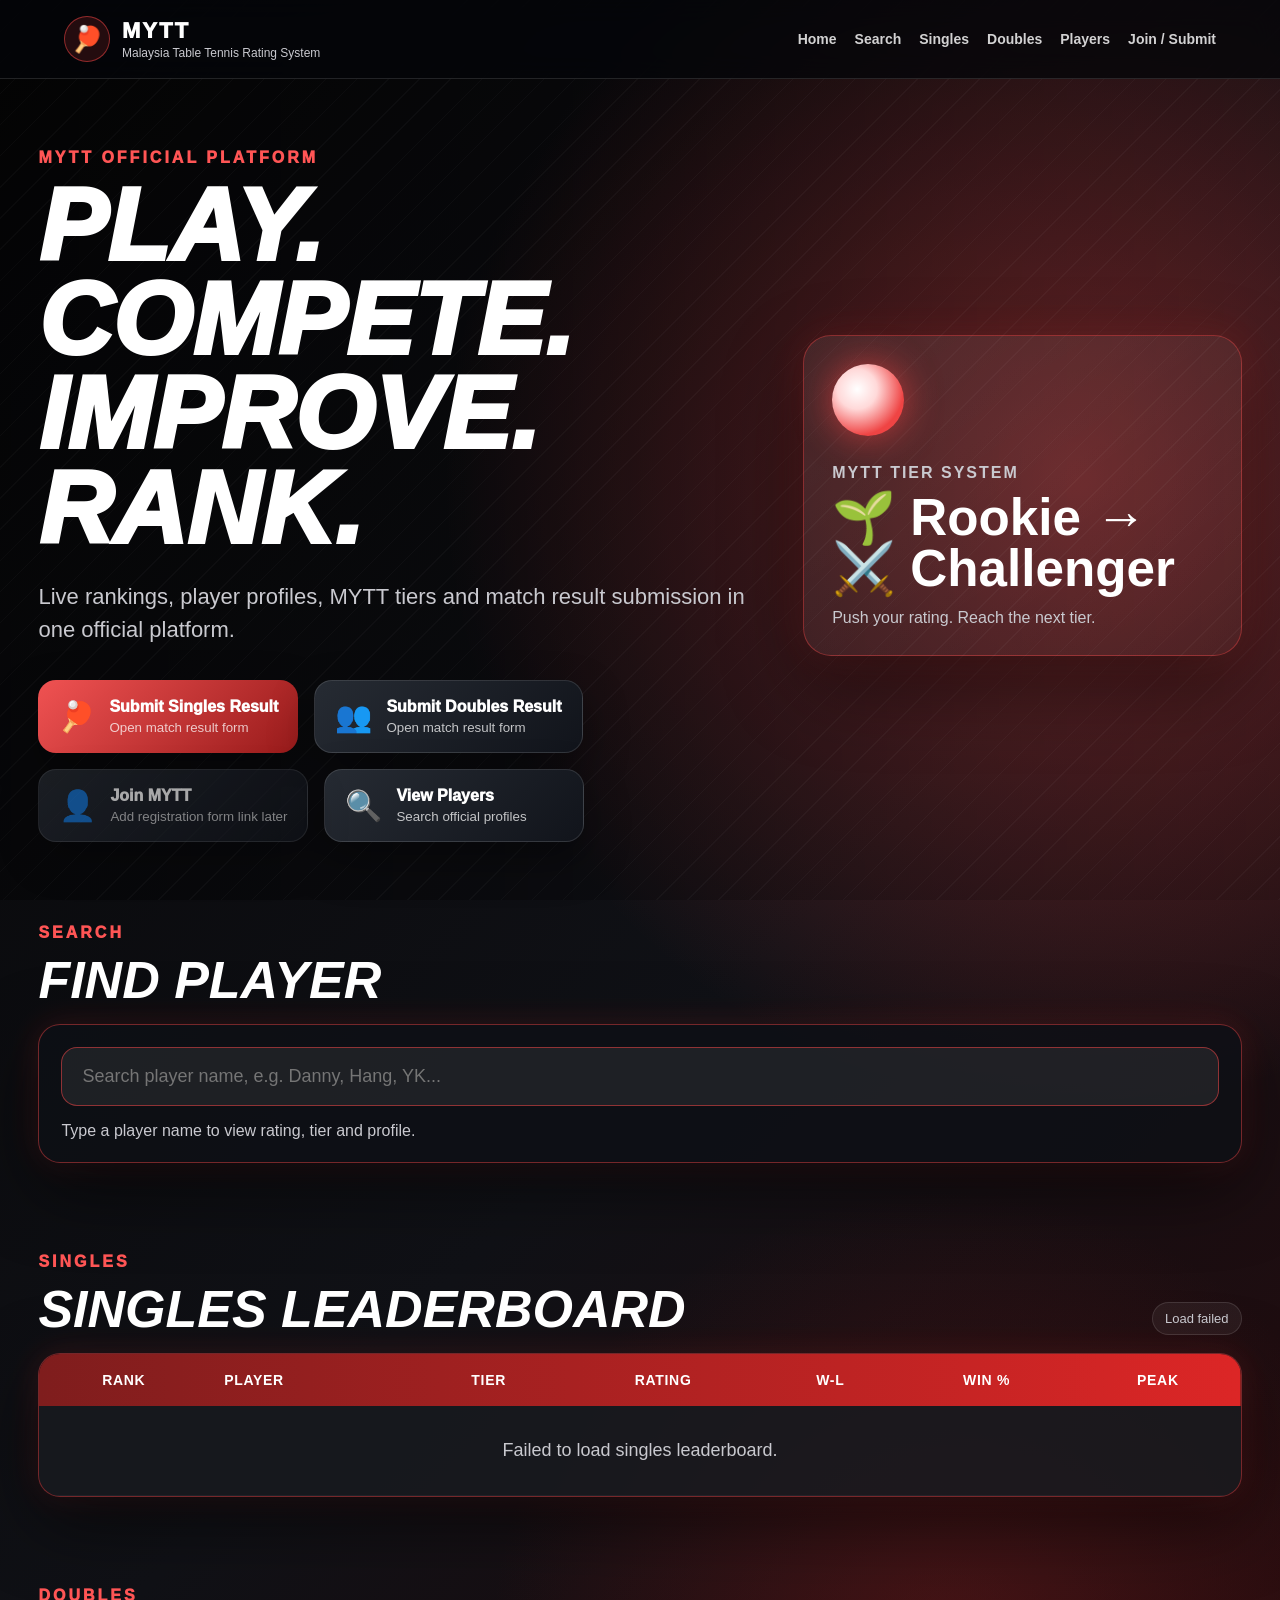
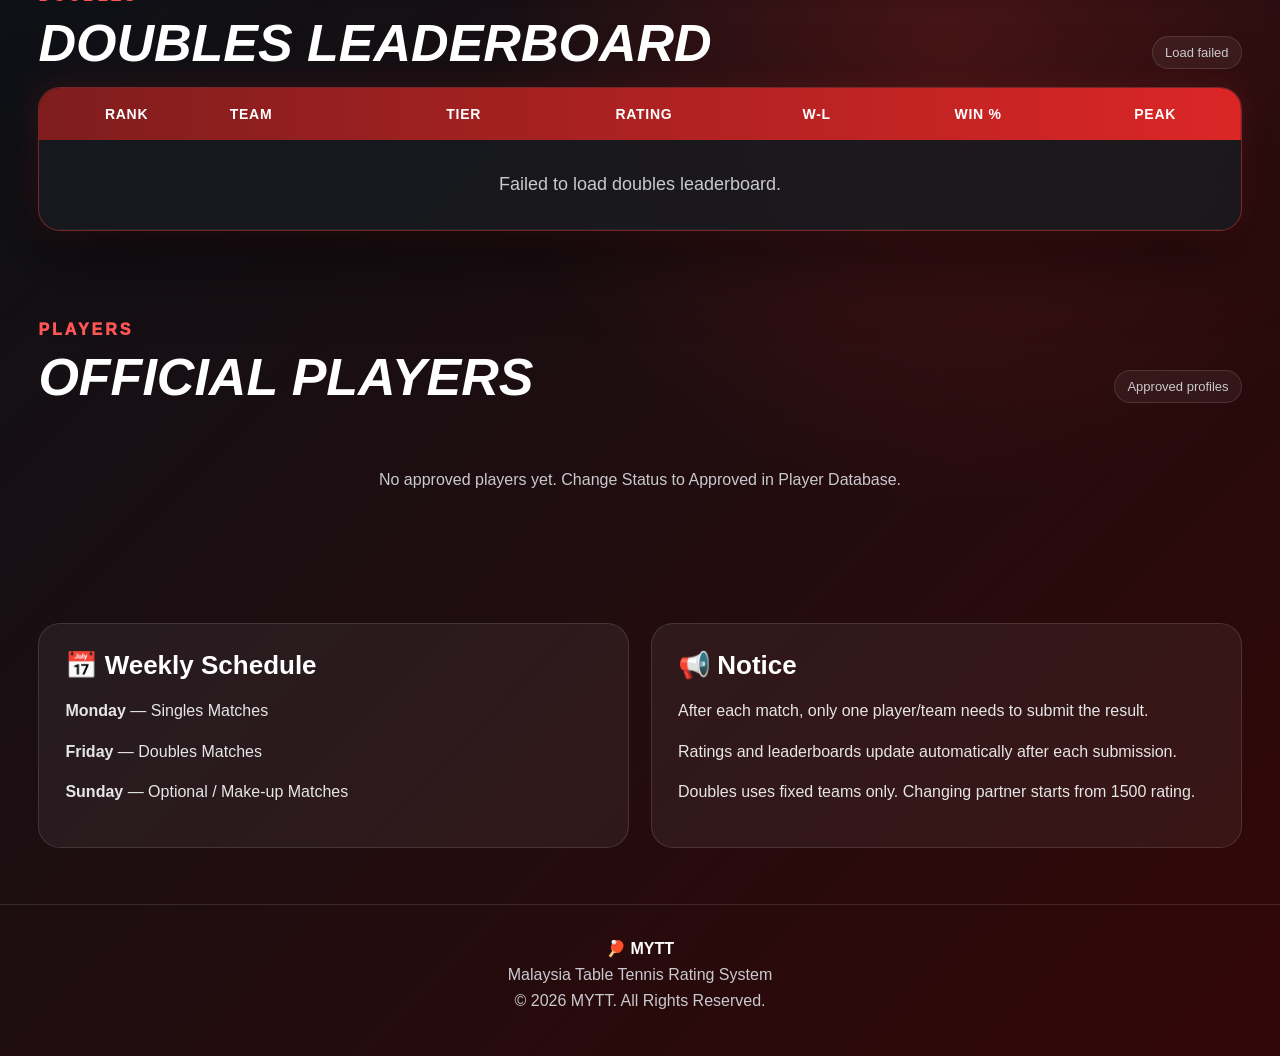
==== commit 2ff4851e: "Add files via upload" ====
--- a/index.html
+++ b/index.html
@@ -1 +1,79 @@
-<!doctype html><html><head><meta charset="utf-8"><meta name="viewport" content="width=device-width,initial-scale=1"><title>MYTT</title><link rel="stylesheet" href="style.css"></head><body><header class="topbar"><a class="brand" href="index.html"><span class="brand-icon">🏓</span><span><strong>MYTT</strong><small>Malaysia Table Tennis Rating System</small></span></a><nav class="nav"><a href="index.html">Home</a><a href="players.html">Players</a><a href="index.html#singles">Singles</a><a href="index.html#doubles">Doubles</a></nav></header><main><section class="hero"><div><p class="kicker">MYTT OFFICIAL</p><h1>Play. Compete. Improve. Rank.</h1><p class="intro">Submit match results, search players, view live standings, and open official MYTT player profiles.</p><div class="cta-grid" id="submit"><a class="cta cta-red" href="https://docs.google.com/forms/d/e/1FAIpQLSfjxBBPNNCF92Aq89YZ-n9-oq5F0WtuNPD3zK6D_3woZLS9aw/viewform?usp=header" target="_blank"><span>🏓</span><div><strong>Submit Singles Result</strong><small>Open match result form</small></div></a><a class="cta cta-dark" href="https://docs.google.com/forms/d/e/1FAIpQLSe3cKNpJLp8RtUpAPV4Gg1jyBAiNCQ13Vlfz1RHGZoQyjHClg/viewform?usp=header" target="_blank"><span>👥</span><div><strong>Submit Doubles Result</strong><small>Open match result form</small></div></a><a class="cta cta-dark disabled" href="#"><span>👤</span><div><strong>Join MYTT</strong><small>Add form link later</small></div></a><a class="cta cta-dark" href="players.html"><span>🔍</span><div><strong>View Player Profiles</strong><small>Open players page</small></div></a></div></div><div class="hero-card"><div class="pulse-ball"></div><p>MYTT Tier System</p><h2>🌱 Rookie → ⚔️ Challenger</h2><span>Reach the next tier.</span></div></section><section id="search" class="search-section"><div class="section-head"><div><p class="kicker">Search</p><h2>Find Player</h2></div></div><div class="search-card"><input id="playerSearch" type="search" placeholder="Search player name..."><div id="searchResults" class="search-results"><p class="muted">Type a player name to view profile.</p></div></div></section><section id="singles" class="board-section"><div class="section-head"><div><p class="kicker">Singles</p><h2>Singles Leaderboard</h2></div><span id="singlesStatus" class="status">Loading...</span></div><div class="board-card"><div class="table-scroll"><table><thead><tr><th>Rank</th><th>Player</th><th>Tier</th><th>Rating</th><th>W-L</th><th>Win %</th><th>Peak</th></tr></thead><tbody id="singlesBody"><tr><td colspan="7" class="loading">Loading...</td></tr></tbody></table></div></div></section><section id="doubles" class="board-section"><div class="section-head"><div><p class="kicker">Doubles</p><h2>Doubles Leaderboard</h2></div><span id="doublesStatus" class="status">Loading...</span></div><div class="board-card"><div class="table-scroll"><table><thead><tr><th>Rank</th><th>Team</th><th>Tier</th><th>Rating</th><th>W-L</th><th>Win %</th><th>Peak</th></tr></thead><tbody id="doublesBody"><tr><td colspan="7" class="loading">Loading...</td></tr></tbody></table></div></div></section></main><footer><strong>🏓 MYTT</strong><span>Malaysia Table Tennis Rating System</span></footer><script>window.MYTT={singlesCsv:"https://docs.google.com/spreadsheets/d/e/2PACX-1vSXGQ-Pfqt9eY3wGYsSdbvEUtzhi3CeeBvGe06j3e5jXOkucz2vTtaQ7SbQTJu_qdwRfBYxNoqmi6R2/pub?gid=0&single=true&output=csv",doublesCsv:"https://docs.google.com/spreadsheets/d/e/2PACX-1vSluDdRh-2MZW7emwK5wqPgFH-DUEgtWHbLcoZbThrl4rCEJOD25ztXK15S7_MPibRKNee5W0Y9GCY0/pub?gid=20383104&single=true&output=csv",playerDbCsv:"https://docs.google.com/spreadsheets/d/e/2PACX-1vQVFMviJw4bvH24DESoH7oOsBgk5xHNSZ5PMrW--UPOwFilVx8PDlq06khW70NHjPzEwYXDKe2D5OKB/pub?gid=508447017&single=true&output=csv"};</script><script src="app.js"></script></body></html>+<!doctype html>
+<html lang="en">
+<head>
+<meta charset="utf-8"><meta name="viewport" content="width=device-width,initial-scale=1">
+<title>MYTT Rating System</title>
+<link rel="stylesheet" href="style.css">
+</head>
+<body>
+<header class="topbar">
+  <a class="brand" href="./"><span class="brand-icon">🏓</span><span><strong>MYTT</strong><small>Malaysia Table Tennis Rating System</small></span></a>
+  <nav class="nav">
+    <a href="#home">Home</a><a href="#search">Search</a><a href="#singles">Singles</a><a href="#doubles">Doubles</a><a href="#players">Players</a><a href="#submit">Join / Submit</a>
+  </nav>
+</header>
+
+<main id="home">
+<section class="hero">
+  <div>
+    <p class="kicker">MYTT Official Platform</p>
+    <h1>Play. Compete. Improve. Rank.</h1>
+    <p class="intro">Live rankings, player profiles, MYTT tiers and match result submission in one official platform.</p>
+    <div id="submit" class="cta-grid">
+      <a class="cta cta-red" href="https://docs.google.com/forms/d/e/1FAIpQLSfjxBBPNNCF92Aq89YZ-n9-oq5F0WtuNPD3zK6D_3woZLS9aw/viewform?usp=header" target="_blank"><span>🏓</span><div><strong>Submit Singles Result</strong><small>Open match result form</small></div></a>
+      <a class="cta cta-dark" href="https://docs.google.com/forms/d/e/1FAIpQLSe3cKNpJLp8RtUpAPV4Gg1jyBAiNCQ13Vlfz1RHGZoQyjHClg/viewform?usp=header" target="_blank"><span>👥</span><div><strong>Submit Doubles Result</strong><small>Open match result form</small></div></a>
+      <a class="cta cta-dark disabled" href="#"><span>👤</span><div><strong>Join MYTT</strong><small>Add registration form link later</small></div></a>
+      <a class="cta cta-dark" href="#players"><span>🔍</span><div><strong>View Players</strong><small>Search official profiles</small></div></a>
+    </div>
+  </div>
+  <div class="hero-card"><div class="pulse-ball"></div><p>MYTT Tier System</p><h2>🌱 Rookie → ⚔️ Challenger</h2><span>Push your rating. Reach the next tier.</span></div>
+</section>
+
+<section id="search" class="search-section">
+  <div class="section-head compact"><div><p class="kicker">Search</p><h2>Find Player</h2></div></div>
+  <div class="search-card">
+    <input id="globalSearch" type="search" placeholder="Search player name, e.g. Danny, Hang, YK..." autocomplete="off">
+    <div id="searchResults" class="search-results"><p class="muted">Type a player name to view rating, tier and profile.</p></div>
+  </div>
+</section>
+
+<section id="singles" class="board-section">
+  <div class="section-head"><div><p class="kicker">Singles</p><h2>Singles Leaderboard</h2></div><span id="singlesStatus" class="status">Loading...</span></div>
+  <div class="board-card"><div class="table-scroll"><table><thead><tr><th>Rank</th><th>Player</th><th>Tier</th><th>Rating</th><th>W-L</th><th>Win %</th><th>Peak</th></tr></thead><tbody id="singlesBody"><tr><td colspan="7" class="loading">Loading singles leaderboard...</td></tr></tbody></table></div></div>
+</section>
+
+<section id="doubles" class="board-section">
+  <div class="section-head"><div><p class="kicker">Doubles</p><h2>Doubles Leaderboard</h2></div><span id="doublesStatus" class="status">Loading...</span></div>
+  <div class="board-card"><div class="table-scroll"><table><thead><tr><th>Rank</th><th>Team</th><th>Tier</th><th>Rating</th><th>W-L</th><th>Win %</th><th>Peak</th></tr></thead><tbody id="doublesBody"><tr><td colspan="7" class="loading">Loading doubles leaderboard...</td></tr></tbody></table></div></div>
+</section>
+
+<section id="players" class="players-section">
+  <div class="section-head"><div><p class="kicker">Players</p><h2>Official Players</h2></div><span class="status">Approved profiles</span></div>
+  <div id="playersGrid" class="players-grid"><p class="loading">Loading players...</p></div>
+</section>
+
+<section id="notice" class="info-grid">
+  <article><h3>📅 Weekly Schedule</h3><p><strong>Monday</strong> — Singles Matches</p><p><strong>Friday</strong> — Doubles Matches</p><p><strong>Sunday</strong> — Optional / Make-up Matches</p></article>
+  <article><h3>📢 Notice</h3><p>After each match, only one player/team needs to submit the result.</p><p>Ratings and leaderboards update automatically after each submission.</p><p>Doubles uses fixed teams only. Changing partner starts from 1500 rating.</p></article>
+</section>
+</main>
+
+<div id="profileModal" class="modal hidden">
+  <div class="modal-backdrop" data-close-modal></div>
+  <div class="modal-card"><button class="modal-close" data-close-modal>×</button><div id="profileContent"></div></div>
+</div>
+
+<footer><strong>🏓 MYTT</strong><span>Malaysia Table Tennis Rating System</span><span>© 2026 MYTT. All Rights Reserved.</span></footer>
+
+<script>
+window.MYTT = {
+  singlesCsv: "https://docs.google.com/spreadsheets/d/e/2PACX-1vSXGQ-Pfqt9eY3wGYsSdbvEUtzhi3CeeBvGe06j3e5jXOkucz2vTtaQ7SbQTJu_qdwRfBYxNoqmi6R2/pub?gid=0&single=true&output=csv",
+  doublesCsv: "https://docs.google.com/spreadsheets/d/e/2PACX-1vSluDdRh-2MZW7emwK5wqPgFH-DUEgtWHbLcoZbThrl4rCEJOD25ztXK15S7_MPibRKNee5W0Y9GCY0/pub?gid=20383104&single=true&output=csv",
+  playerDbCsv: "https://docs.google.com/spreadsheets/d/e/2PACX-1vQVFMviJw4bvH24DESoH7oOsBgk5xHNSZ5PMrW--UPOwFilVx8PDlq06khW70NHjPzEwYXDKe2D5OKB/pub?gid=508447017&single=true&output=csv",
+  singlesForm: "https://docs.google.com/forms/d/e/1FAIpQLSfjxBBPNNCF92Aq89YZ-n9-oq5F0WtuNPD3zK6D_3woZLS9aw/viewform?usp=header",
+  doublesForm: "https://docs.google.com/forms/d/e/1FAIpQLSe3cKNpJLp8RtUpAPV4Gg1jyBAiNCQ13Vlfz1RHGZoQyjHClg/viewform?usp=header",
+  joinForm: "#"
+};
+</script>
+<script src="app.js"></script>
+</body></html>
--- a/style.css
+++ b/style.css
@@ -1 +1 @@
-*{box-sizing:border-box}:root{--panel:rgba(14,16,22,.84);--muted:#c9c9cf;--red:#ef4444;--line:rgba(255,255,255,.12)}html{scroll-behavior:smooth}body{margin:0;min-height:100vh;font-family:Arial,Helvetica,sans-serif;color:#fff;background:radial-gradient(circle at 84% 18%,rgba(239,68,68,.45),transparent 26%),radial-gradient(circle at 74% 62%,rgba(127,29,29,.42),transparent 24%),linear-gradient(135deg,#050506 0%,#101116 44%,#330707 100%)}body:before{content:"";position:fixed;inset:0;pointer-events:none;background:linear-gradient(90deg,rgba(0,0,0,.30),rgba(0,0,0,.08)),repeating-linear-gradient(135deg,rgba(255,255,255,.035) 0,rgba(255,255,255,.035) 1px,transparent 1px,transparent 22px);z-index:-1}.topbar{position:sticky;top:0;z-index:50;display:flex;align-items:center;justify-content:space-between;gap:22px;padding:16px clamp(18px,5vw,70px);background:rgba(5,6,9,.78);border-bottom:1px solid var(--line);backdrop-filter:blur(14px)}.brand{display:flex;align-items:center;gap:12px;color:#fff;text-decoration:none}.brand-icon{display:grid;place-items:center;width:46px;height:46px;border-radius:50%;background:rgba(239,68,68,.14);border:1px solid rgba(239,68,68,.55);font-size:26px}.brand strong{display:block;font-size:22px;letter-spacing:2px;font-weight:950}.brand small{display:block;color:var(--muted);font-size:12px;margin-top:2px}.nav{display:flex;gap:18px;flex-wrap:wrap}.nav a{color:#fff;text-decoration:none;font-size:14px;font-weight:800;opacity:.82}.nav a:hover{color:var(--red)}main{width:min(1280px,94%);margin:0 auto}.hero{min-height:56vh;display:grid;grid-template-columns:minmax(0,1.25fr) minmax(280px,.75fr);gap:34px;align-items:center;padding:70px 0 46px}.page-hero{padding:64px 0 20px}.kicker{margin:0 0 12px;color:#ff5555;font-weight:950;letter-spacing:3px;text-transform:uppercase}h1{margin:0;font-size:clamp(44px,8vw,108px);line-height:.92;font-style:italic;font-weight:950;text-transform:uppercase}.intro{max-width:720px;margin:24px 0 0;color:var(--muted);font-size:clamp(17px,2vw,22px);line-height:1.5}.cta-grid{display:flex;gap:16px;flex-wrap:wrap;margin-top:34px}.cta{display:flex;align-items:center;gap:14px;min-width:260px;padding:17px 20px;border-radius:18px;color:#fff;text-decoration:none;box-shadow:0 18px 44px rgba(0,0,0,.35);transition:.18s}.cta:hover{transform:translateY(-3px)}.cta span{font-size:30px}.cta strong{display:block}.cta small{display:block;margin-top:4px;color:rgba(255,255,255,.74)}.cta-red{background:linear-gradient(135deg,#f05252,#991b1b)}.cta-dark{background:linear-gradient(135deg,#262b33,#11141b);border:1px solid var(--line)}.cta.disabled{opacity:.65;cursor:not-allowed}.hero-card{min-height:300px;border:1px solid rgba(239,68,68,.42);border-radius:28px;padding:28px;background:linear-gradient(145deg,rgba(255,255,255,.08),rgba(255,255,255,.025));box-shadow:0 30px 80px rgba(0,0,0,.45),0 0 40px rgba(239,68,68,.18)}.pulse-ball{width:72px;height:72px;border-radius:50%;background:radial-gradient(circle at 35% 35%,#fff,#ffd9d9 30%,#ef4444 70%);box-shadow:0 0 36px rgba(239,68,68,.7)}.hero-card p{margin:28px 0 10px;color:var(--muted);text-transform:uppercase;letter-spacing:2px;font-weight:800}.hero-card h2{margin:0;font-size:clamp(30px,4vw,52px);line-height:1}.hero-card span{display:block;color:var(--muted);margin-top:14px}.search-section,.board-section{padding:36px 0 54px}.section-head{display:flex;justify-content:space-between;align-items:end;gap:18px;margin-bottom:18px}.section-head h2{margin:0;font-size:clamp(30px,5vw,52px);line-height:1;font-style:italic;text-transform:uppercase}.status{padding:8px 12px;border:1px solid var(--line);border-radius:999px;color:var(--muted);background:rgba(255,255,255,.05);white-space:nowrap;font-size:13px}.search-card,.board-card{overflow:hidden;border-radius:22px;border:1px solid rgba(239,68,68,.46);background:var(--panel);box-shadow:0 24px 72px rgba(0,0,0,.55),0 0 32px rgba(239,68,68,.18)}.search-card{padding:22px}#playerSearch,#playersSearch{width:100%;padding:18px 20px;border:1px solid rgba(239,68,68,.55);border-radius:16px;outline:none;color:#fff;font-size:18px;background:rgba(255,255,255,.07)}.search-results{display:grid;gap:12px;margin-top:16px}.search-result{display:grid;grid-template-columns:70px 1fr auto;align-items:center;gap:14px;padding:14px;border:1px solid var(--line);border-radius:16px;background:rgba(255,255,255,.055);text-decoration:none;color:#fff;transition:.16s}.search-result:hover{transform:translateY(-2px);background:rgba(239,68,68,.15)}.search-name{font-weight:950;font-size:20px}.search-meta{color:var(--muted);margin-top:4px}.search-rating{font-weight:950;font-size:24px}.muted{color:var(--muted)}.table-scroll{width:100%;overflow-x:auto}table{width:100%;min-width:820px;border-collapse:collapse}thead{background:linear-gradient(90deg,#7f1d1d,#dc2626)}th{padding:18px 16px;text-align:center;font-size:14px;letter-spacing:.7px;text-transform:uppercase}th:nth-child(2),td:nth-child(2){text-align:left}td{padding:16px;text-align:center;border-bottom:1px solid rgba(255,255,255,.08);font-size:18px}tbody tr{background:rgba(255,255,255,.035)}tbody tr:nth-child(even){background:rgba(255,255,255,.07)}tbody tr:hover{background:rgba(239,68,68,.16)}.rank-badge{display:inline-flex;align-items:center;justify-content:center;min-width:56px;height:34px;padding:0 12px;border-radius:999px;background:linear-gradient(135deg,#ef4444,#991b1b);font-weight:950}.rank-1 .rank-badge{color:#111;background:linear-gradient(135deg,#fde047,#b77900)}.rank-2 .rank-badge{color:#111;background:linear-gradient(135deg,#f5f5f5,#a3a3a3)}.rank-3 .rank-badge{background:linear-gradient(135deg,#f0a96a,#884315)}.name a{color:#fff;text-decoration:none;font-weight:950}.name a:hover{color:#ff6464}.rating{font-weight:950}.tier-pill{display:inline-flex;align-items:center;justify-content:center;gap:6px;padding:7px 12px;border-radius:999px;font-weight:950;border:1px solid rgba(255,255,255,.18);white-space:nowrap}.tier-novice{background:rgba(34,197,94,.18);color:#bbf7d0}.tier-rookie{background:rgba(132,204,22,.18);color:#d9f99d}.tier-challenger{background:rgba(59,130,246,.18);color:#bfdbfe}.tier-elite{background:rgba(250,204,21,.18);color:#fef08a}.tier-master{background:rgba(249,115,22,.18);color:#fed7aa}.tier-legend{background:rgba(168,85,247,.20);color:#e9d5ff}.tier-grandmaster{background:rgba(34,211,238,.18);color:#a5f3fc}.tier-immortal{background:rgba(239,68,68,.20);color:#fecaca}.tier-champion{background:linear-gradient(135deg,rgba(250,204,21,.32),rgba(239,68,68,.22));color:#fde68a}.loading{color:var(--muted);text-align:center!important;padding:34px}.tier-progress{margin-top:22px}.tier-progress-top{display:flex;justify-content:space-between;gap:12px;color:#fff;font-weight:900;margin-bottom:10px}.progress-track{height:14px;border-radius:999px;background:rgba(255,255,255,.12);overflow:hidden}.progress-fill{height:100%;border-radius:999px;background:linear-gradient(90deg,#ef4444,#facc15)}.progress-note{color:var(--muted);margin-top:10px}.players-grid{display:grid;grid-template-columns:repeat(auto-fit,minmax(260px,1fr));gap:18px;padding:16px 0 70px}.player-card{display:block;color:#fff;text-decoration:none;border:1px solid rgba(239,68,68,.42);border-radius:22px;padding:22px;background:var(--panel);box-shadow:0 20px 50px rgba(0,0,0,.35);transition:.16s}.player-card:hover{transform:translateY(-3px);background:rgba(239,68,68,.12)}.player-card-top{display:flex;gap:14px;align-items:center}.avatar{display:grid;place-items:center;width:64px;height:64px;border-radius:50%;font-size:30px;background:linear-gradient(135deg,#ef4444,#7f1d1d);border:2px solid rgba(255,255,255,.18)}.player-card h3{margin:0;font-size:24px}.player-card p{margin:8px 0;color:var(--muted)}.profile-page{padding:56px 0 80px}.profile-shell{border:1px solid rgba(239,68,68,.50);border-radius:30px;background:var(--panel);box-shadow:0 24px 80px rgba(0,0,0,.55),0 0 32px rgba(239,68,68,.16);overflow:hidden}.profile-banner{padding:36px;background:linear-gradient(135deg,rgba(239,68,68,.32),rgba(0,0,0,.08));display:grid;grid-template-columns:auto 1fr;gap:24px;align-items:center}.profile-avatar{display:grid;place-items:center;width:124px;height:124px;border-radius:50%;font-size:56px;background:linear-gradient(135deg,#ef4444,#7f1d1d);border:3px solid rgba(255,255,255,.2)}.profile-banner h1{font-size:clamp(38px,6vw,76px)}.profile-banner p{color:var(--muted);font-weight:800}.profile-body{padding:28px;display:grid;grid-template-columns:1.1fr .9fr;gap:22px}.profile-stats{display:grid;grid-template-columns:repeat(2,1fr);gap:12px}.stat,.profile-panel{padding:18px;border:1px solid var(--line);border-radius:18px;background:rgba(255,255,255,.06)}.stat small,.profile-panel small{display:block;color:var(--muted);text-transform:uppercase;letter-spacing:1px;font-weight:800;margin-bottom:8px}.stat strong{font-size:28px}.profile-panel h3{margin:0 0 16px;font-size:24px}.equipment-row{display:grid;grid-template-columns:120px 1fr;gap:12px;padding:10px 0;border-bottom:1px solid var(--line)}.future-grid{display:grid;grid-template-columns:repeat(3,1fr);gap:12px;margin-top:22px}.future-card{padding:16px;border:1px solid var(--line);border-radius:16px;background:rgba(255,255,255,.055);color:var(--muted);font-weight:800}footer{display:flex;flex-direction:column;gap:8px;align-items:center;text-align:center;color:var(--muted);padding:34px 20px 46px;border-top:1px solid var(--line)}footer strong{color:#fff}@media(max-width:850px){.topbar{align-items:flex-start;flex-direction:column}.hero,.profile-body,.future-grid{grid-template-columns:1fr}.section-head{flex-direction:column;align-items:flex-start}.cta{width:100%}.search-result{grid-template-columns:1fr}table{min-width:820px}.profile-banner{grid-template-columns:1fr;text-align:center}.profile-avatar{margin:auto}}+*{box-sizing:border-box}:root{--panel:rgba(14,16,22,.84);--muted:#c9c9cf;--red:#ef4444;--line:rgba(255,255,255,.12)}html{scroll-behavior:smooth}body{margin:0;min-height:100vh;font-family:Arial,Helvetica,sans-serif;color:#fff;background:radial-gradient(circle at 84% 18%,rgba(239,68,68,.45),transparent 26%),radial-gradient(circle at 74% 62%,rgba(127,29,29,.42),transparent 24%),linear-gradient(135deg,#050506 0%,#101116 44%,#330707 100%)}body:before{content:"";position:fixed;inset:0;pointer-events:none;background:linear-gradient(90deg,rgba(0,0,0,.30),rgba(0,0,0,.08)),repeating-linear-gradient(135deg,rgba(255,255,255,.035) 0,rgba(255,255,255,.035) 1px,transparent 1px,transparent 22px);z-index:-1}.topbar{position:sticky;top:0;z-index:50;display:flex;align-items:center;justify-content:space-between;gap:22px;padding:16px clamp(18px,5vw,70px);background:rgba(5,6,9,.78);border-bottom:1px solid var(--line);backdrop-filter:blur(14px)}.brand{display:flex;align-items:center;gap:12px;color:#fff;text-decoration:none}.brand-icon{display:grid;place-items:center;width:46px;height:46px;border-radius:50%;background:rgba(239,68,68,.14);border:1px solid rgba(239,68,68,.55);font-size:26px}.brand strong{display:block;font-size:22px;letter-spacing:2px;font-weight:950}.brand small{display:block;color:var(--muted);font-size:12px;margin-top:2px}.nav{display:flex;gap:18px;flex-wrap:wrap}.nav a{color:#fff;text-decoration:none;font-size:14px;font-weight:800;opacity:.82}.nav a:hover{color:var(--red);opacity:1}main{width:min(1280px,94%);margin:0 auto}.hero{min-height:56vh;display:grid;grid-template-columns:minmax(0,1.25fr) minmax(280px,.75fr);gap:34px;align-items:center;padding:70px 0 46px}.kicker{margin:0 0 12px;color:#ff5555;font-weight:950;letter-spacing:3px;text-transform:uppercase}h1{margin:0;font-size:clamp(44px,8vw,108px);line-height:.92;font-style:italic;font-weight:950;text-transform:uppercase}.intro{max-width:720px;margin:24px 0 0;color:var(--muted);font-size:clamp(17px,2vw,22px);line-height:1.5}.cta-grid{display:flex;gap:16px;flex-wrap:wrap;margin-top:34px}.cta{display:flex;align-items:center;gap:14px;min-width:260px;padding:17px 20px;border-radius:18px;color:#fff;text-decoration:none;box-shadow:0 18px 44px rgba(0,0,0,.35);transition:.18s}.cta:hover{transform:translateY(-3px);box-shadow:0 22px 54px rgba(239,68,68,.24)}.cta span{font-size:30px}.cta strong{display:block;font-size:16px;font-weight:950}.cta small{display:block;margin-top:4px;color:rgba(255,255,255,.74)}.cta-red{background:linear-gradient(135deg,#f05252,#991b1b)}.cta-dark{background:linear-gradient(135deg,#262b33,#11141b);border:1px solid var(--line)}.cta.disabled{opacity:.65;cursor:not-allowed}.hero-card{min-height:300px;border:1px solid rgba(239,68,68,.42);border-radius:28px;padding:28px;background:linear-gradient(145deg,rgba(255,255,255,.08),rgba(255,255,255,.025));box-shadow:0 30px 80px rgba(0,0,0,.45),0 0 40px rgba(239,68,68,.18)}.pulse-ball{width:72px;height:72px;border-radius:50%;background:radial-gradient(circle at 35% 35%,#fff,#ffd9d9 30%,#ef4444 70%);box-shadow:0 0 36px rgba(239,68,68,.7)}.hero-card p{margin:28px 0 10px;color:var(--muted);text-transform:uppercase;letter-spacing:2px;font-weight:800}.hero-card h2{margin:0;font-size:clamp(30px,4vw,52px);line-height:1}.hero-card span{display:block;color:var(--muted);margin-top:14px}.search-section,.board-section,.players-section{padding:36px 0 54px}.section-head{display:flex;justify-content:space-between;align-items:end;gap:18px;margin-bottom:18px}.section-head h2{margin:0;font-size:clamp(30px,5vw,52px);line-height:1;font-style:italic;text-transform:uppercase}.status{padding:8px 12px;border:1px solid var(--line);border-radius:999px;color:var(--muted);background:rgba(255,255,255,.05);white-space:nowrap;font-size:13px}.search-card,.board-card{overflow:hidden;border-radius:22px;border:1px solid rgba(239,68,68,.46);background:var(--panel);box-shadow:0 24px 72px rgba(0,0,0,.55),0 0 32px rgba(239,68,68,.18)}.search-card{padding:22px}#globalSearch{width:100%;padding:18px 20px;border:1px solid rgba(239,68,68,.55);border-radius:16px;outline:none;color:#fff;font-size:18px;background:rgba(255,255,255,.07)}#globalSearch:focus{border-color:#ff6b6b;box-shadow:0 0 0 4px rgba(239,68,68,.15)}.search-results{display:grid;gap:12px;margin-top:16px}.search-result{display:grid;grid-template-columns:70px 1fr auto;align-items:center;gap:14px;padding:14px;border:1px solid var(--line);border-radius:16px;background:rgba(255,255,255,.055);color:#fff;text-decoration:none;cursor:pointer;transition:.16s}.search-result:hover{transform:translateY(-2px);background:rgba(239,68,68,.15)}.search-rank{font-weight:950}.search-name{font-weight:950;font-size:20px}.search-meta{color:var(--muted);margin-top:4px}.search-rating{font-weight:950;font-size:24px}.muted{color:var(--muted);margin:0}.table-scroll{width:100%;overflow-x:auto}table{width:100%;min-width:820px;border-collapse:collapse}thead{background:linear-gradient(90deg,#7f1d1d,#dc2626)}th{padding:18px 16px;text-align:center;font-size:14px;letter-spacing:.7px;text-transform:uppercase}th:nth-child(2),td:nth-child(2){text-align:left}td{padding:16px;text-align:center;border-bottom:1px solid rgba(255,255,255,.08);font-size:18px}tbody tr{background:rgba(255,255,255,.035)}tbody tr:nth-child(even){background:rgba(255,255,255,.07)}tbody tr:hover{background:rgba(239,68,68,.16)}.rank-badge{display:inline-flex;align-items:center;justify-content:center;min-width:56px;height:34px;padding:0 12px;border-radius:999px;background:linear-gradient(135deg,#ef4444,#991b1b);font-weight:950}.rank-1 .rank-badge{color:#111;background:linear-gradient(135deg,#fde047,#b77900)}.rank-2 .rank-badge{color:#111;background:linear-gradient(135deg,#f5f5f5,#a3a3a3)}.rank-3 .rank-badge{background:linear-gradient(135deg,#f0a96a,#884315)}.name{font-weight:950;cursor:pointer}.name:hover{color:#ff6464}.rating{font-weight:950}.tier-pill{display:inline-flex;align-items:center;justify-content:center;gap:6px;padding:7px 12px;border-radius:999px;font-weight:950;border:1px solid rgba(255,255,255,.18);white-space:nowrap}.tier-novice{background:rgba(34,197,94,.18);color:#bbf7d0}.tier-rookie{background:rgba(132,204,22,.18);color:#d9f99d}.tier-challenger{background:rgba(59,130,246,.18);color:#bfdbfe}.tier-elite{background:rgba(250,204,21,.18);color:#fef08a}.tier-master{background:rgba(249,115,22,.18);color:#fed7aa}.tier-legend{background:rgba(168,85,247,.20);color:#e9d5ff}.tier-grandmaster{background:rgba(34,211,238,.18);color:#a5f3fc}.tier-immortal{background:rgba(239,68,68,.20);color:#fecaca}.tier-champion{background:linear-gradient(135deg,rgba(250,204,21,.32),rgba(239,68,68,.22));color:#fde68a}.loading{color:var(--muted);text-align:center!important;padding:34px}.tier-progress{margin-top:22px}.tier-progress-top{display:flex;justify-content:space-between;gap:12px;color:#fff;font-weight:900;margin-bottom:10px}.progress-track{height:14px;border-radius:999px;background:rgba(255,255,255,.12);overflow:hidden}.progress-fill{height:100%;border-radius:999px;background:linear-gradient(90deg,#ef4444,#facc15)}.progress-note{color:var(--muted);margin-top:10px}.players-grid{display:grid;grid-template-columns:repeat(auto-fit,minmax(250px,1fr));gap:18px}.player-card{border:1px solid rgba(239,68,68,.42);border-radius:22px;padding:22px;background:var(--panel);box-shadow:0 20px 50px rgba(0,0,0,.35);cursor:pointer;transition:.16s}.player-card:hover{transform:translateY(-3px);background:rgba(239,68,68,.12)}.player-card-top{display:flex;gap:14px;align-items:center}.avatar{display:grid;place-items:center;width:64px;height:64px;border-radius:50%;font-size:30px;background:linear-gradient(135deg,#ef4444,#7f1d1d);border:2px solid rgba(255,255,255,.18)}.player-card h3{margin:0;font-size:24px}.player-card p{margin:8px 0;color:var(--muted)}.info-grid{display:grid;grid-template-columns:repeat(2,minmax(0,1fr));gap:22px;padding:30px 0 56px}.info-grid article{border:1px solid var(--line);border-radius:22px;padding:26px;background:rgba(255,255,255,.055)}.info-grid h3{margin:0 0 18px;font-size:26px}.info-grid p{color:#e6e6e6;line-height:1.55}.modal.hidden{display:none}.modal{position:fixed;inset:0;z-index:100;display:grid;place-items:center;padding:18px}.modal-backdrop{position:absolute;inset:0;background:rgba(0,0,0,.72);backdrop-filter:blur(8px)}.modal-card{position:relative;width:min(680px,100%);max-height:92vh;overflow:auto;border:1px solid rgba(239,68,68,.55);border-radius:26px;padding:26px;background:radial-gradient(circle at 85% 15%,rgba(239,68,68,.28),transparent 32%),rgba(12,14,18,.96);box-shadow:0 28px 90px rgba(0,0,0,.72)}.modal-close{position:absolute;top:14px;right:16px;width:38px;height:38px;border:0;border-radius:50%;color:#fff;background:rgba(255,255,255,.12);font-size:26px;cursor:pointer}.profile-top{display:flex;align-items:center;gap:16px;margin-bottom:22px}.profile-avatar{display:grid;place-items:center;width:86px;height:86px;border-radius:50%;font-size:40px;background:linear-gradient(135deg,#ef4444,#7f1d1d);border:2px solid rgba(255,255,255,.18)}.profile-top h3{margin:0;font-size:38px;line-height:1}.profile-top p{margin:8px 0;color:var(--muted)}.profile-stats{display:grid;grid-template-columns:repeat(2,1fr);gap:12px}.stat,.profile-panel{padding:18px;border:1px solid var(--line);border-radius:18px;background:rgba(255,255,255,.06)}.stat small,.profile-panel small{display:block;color:var(--muted);text-transform:uppercase;letter-spacing:1px;font-weight:800;margin-bottom:8px}.stat strong{font-size:28px}.profile-panel{margin-top:14px}.equipment-row{display:grid;grid-template-columns:120px 1fr;gap:12px;padding:10px 0;border-bottom:1px solid var(--line)}.equipment-row:last-child{border-bottom:0}.future-grid{display:grid;grid-template-columns:repeat(3,1fr);gap:12px;margin-top:18px}.future-card{padding:14px;border:1px solid var(--line);border-radius:16px;background:rgba(255,255,255,.055);color:var(--muted);font-weight:800}footer{display:flex;flex-direction:column;gap:8px;align-items:center;text-align:center;color:var(--muted);padding:34px 20px 46px;border-top:1px solid var(--line)}footer strong{color:#fff}@media(max-width:850px){.topbar{align-items:flex-start;flex-direction:column}.hero{grid-template-columns:1fr;padding-top:44px}.hero-card{min-height:220px}.section-head{flex-direction:column;align-items:flex-start}.cta{width:100%}.info-grid,.profile-stats,.future-grid{grid-template-columns:1fr}.search-result{grid-template-columns:1fr}table{min-width:820px}td{font-size:16px}}
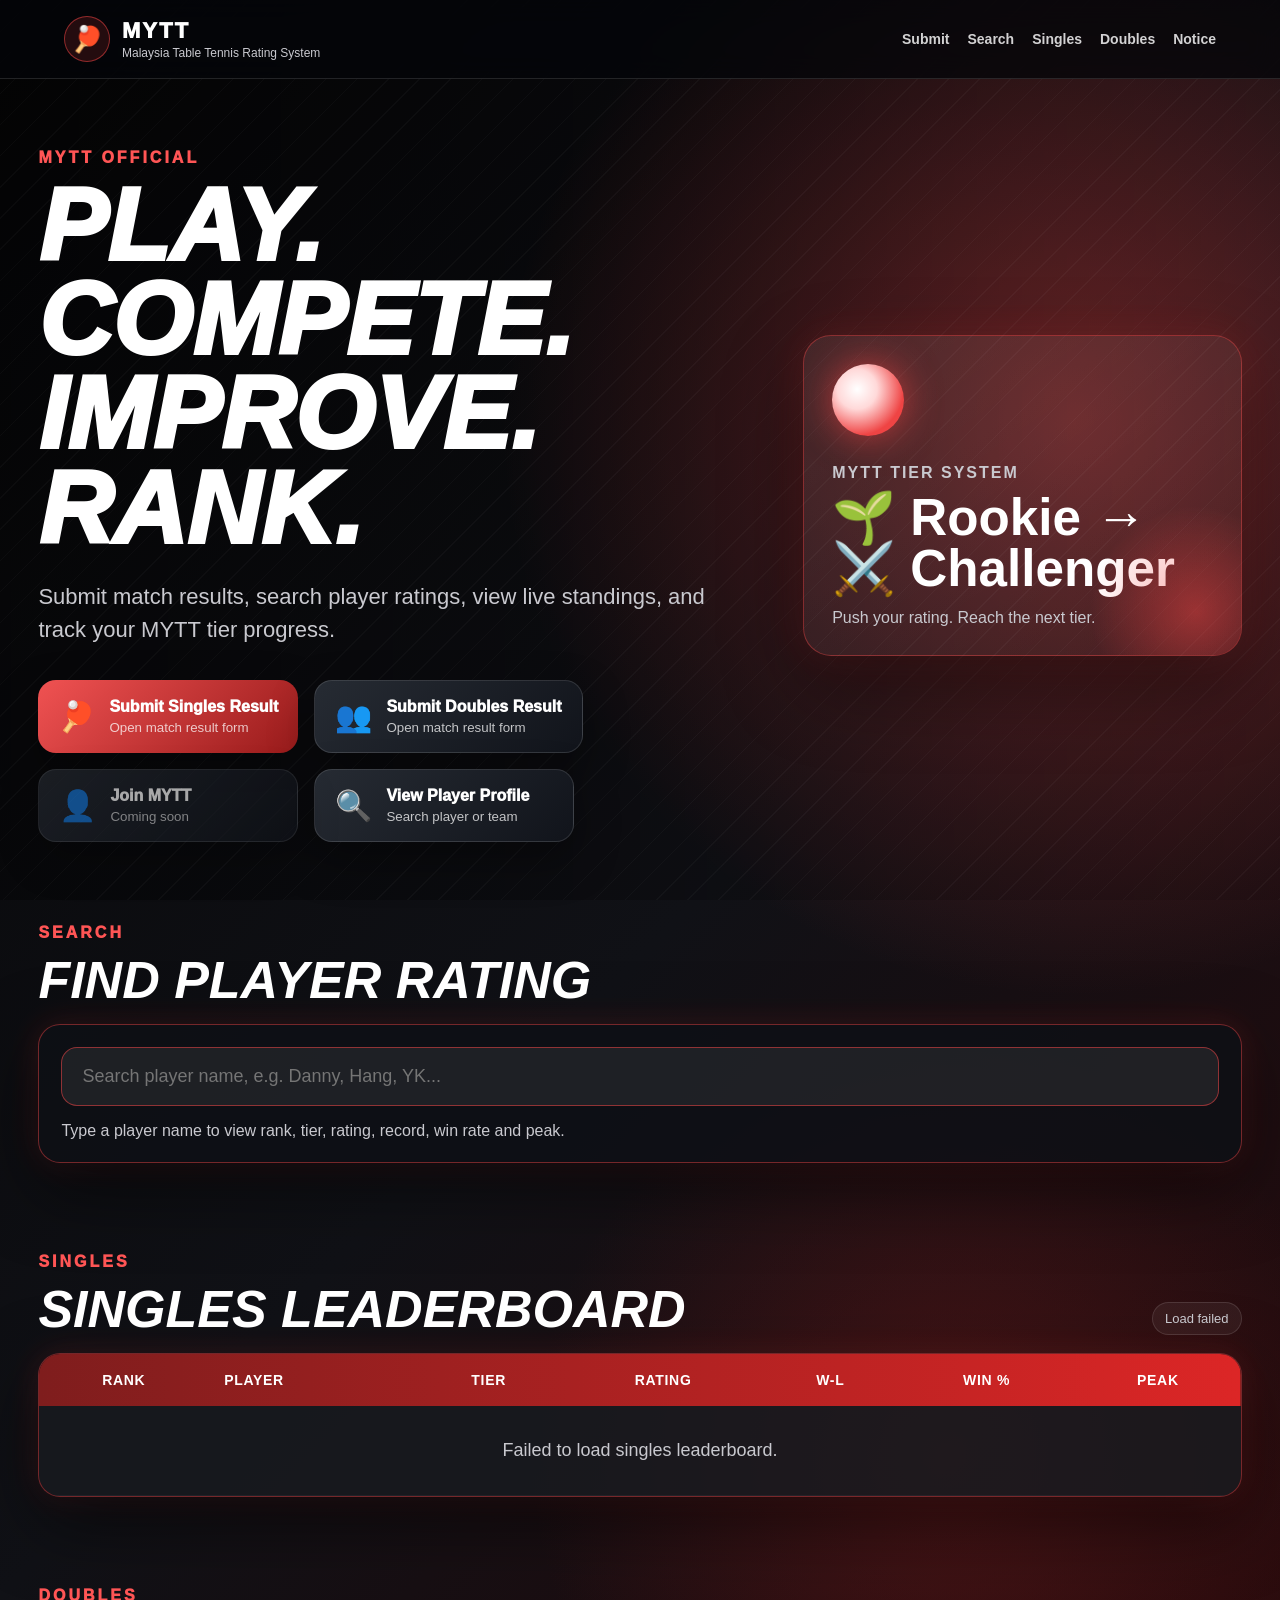
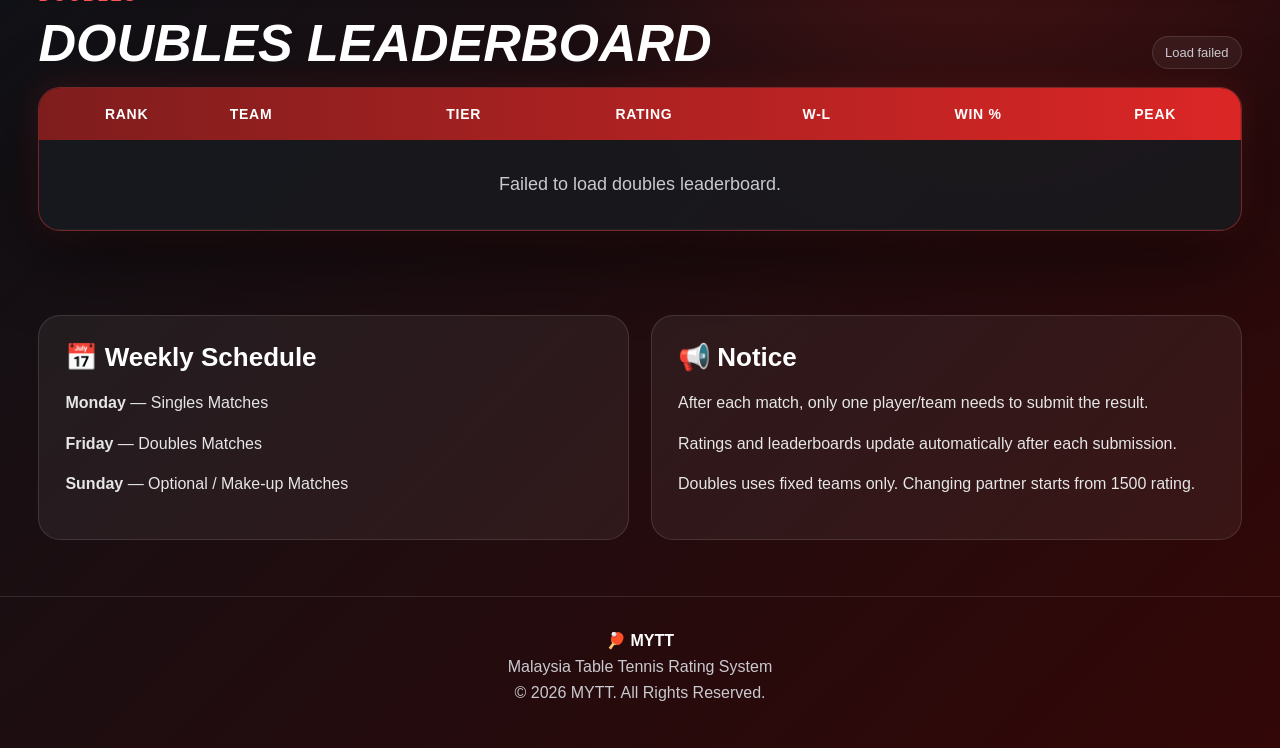
==== commit 47ae9c9b: "Add files via upload" ====
--- a/index.html
+++ b/index.html
@@ -1,39 +1,38 @@
 <!doctype html>
 <html lang="en">
 <head>
-<meta charset="utf-8"><meta name="viewport" content="width=device-width,initial-scale=1">
-<title>MYTT Rating System</title>
-<link rel="stylesheet" href="style.css">
+  <meta charset="utf-8">
+  <meta name="viewport" content="width=device-width, initial-scale=1">
+  <title>MYTT Rating System</title>
+  <link rel="stylesheet" href="style.css">
 </head>
 <body>
 <header class="topbar">
-  <a class="brand" href="./"><span class="brand-icon">🏓</span><span><strong>MYTT</strong><small>Malaysia Table Tennis Rating System</small></span></a>
-  <nav class="nav">
-    <a href="#home">Home</a><a href="#search">Search</a><a href="#singles">Singles</a><a href="#doubles">Doubles</a><a href="#players">Players</a><a href="#submit">Join / Submit</a>
-  </nav>
+  <a class="brand" href="#home"><span class="brand-icon">🏓</span><span><strong>MYTT</strong><small>Malaysia Table Tennis Rating System</small></span></a>
+  <nav class="nav"><a href="#submit">Submit</a><a href="#search">Search</a><a href="#singles">Singles</a><a href="#doubles">Doubles</a><a href="#notice">Notice</a></nav>
 </header>
 
 <main id="home">
 <section class="hero">
   <div>
-    <p class="kicker">MYTT Official Platform</p>
+    <p class="kicker">MYTT Official</p>
     <h1>Play. Compete. Improve. Rank.</h1>
-    <p class="intro">Live rankings, player profiles, MYTT tiers and match result submission in one official platform.</p>
+    <p class="intro">Submit match results, search player ratings, view live standings, and track your MYTT tier progress.</p>
     <div id="submit" class="cta-grid">
       <a class="cta cta-red" href="https://docs.google.com/forms/d/e/1FAIpQLSfjxBBPNNCF92Aq89YZ-n9-oq5F0WtuNPD3zK6D_3woZLS9aw/viewform?usp=header" target="_blank"><span>🏓</span><div><strong>Submit Singles Result</strong><small>Open match result form</small></div></a>
       <a class="cta cta-dark" href="https://docs.google.com/forms/d/e/1FAIpQLSe3cKNpJLp8RtUpAPV4Gg1jyBAiNCQ13Vlfz1RHGZoQyjHClg/viewform?usp=header" target="_blank"><span>👥</span><div><strong>Submit Doubles Result</strong><small>Open match result form</small></div></a>
-      <a class="cta cta-dark disabled" href="#"><span>👤</span><div><strong>Join MYTT</strong><small>Add registration form link later</small></div></a>
-      <a class="cta cta-dark" href="#players"><span>🔍</span><div><strong>View Players</strong><small>Search official profiles</small></div></a>
+      <a class="cta cta-dark disabled" href="#"><span>👤</span><div><strong>Join MYTT</strong><small>Coming soon</small></div></a>
+      <a class="cta cta-dark" href="#search"><span>🔍</span><div><strong>View Player Profile</strong><small>Search player or team</small></div></a>
     </div>
   </div>
   <div class="hero-card"><div class="pulse-ball"></div><p>MYTT Tier System</p><h2>🌱 Rookie → ⚔️ Challenger</h2><span>Push your rating. Reach the next tier.</span></div>
 </section>
 
 <section id="search" class="search-section">
-  <div class="section-head compact"><div><p class="kicker">Search</p><h2>Find Player</h2></div></div>
+  <div class="section-head compact"><div><p class="kicker">Search</p><h2>Find Player Rating</h2></div></div>
   <div class="search-card">
-    <input id="globalSearch" type="search" placeholder="Search player name, e.g. Danny, Hang, YK..." autocomplete="off">
-    <div id="searchResults" class="search-results"><p class="muted">Type a player name to view rating, tier and profile.</p></div>
+    <input id="playerSearch" type="search" placeholder="Search player name, e.g. Danny, Hang, YK..." autocomplete="off">
+    <div id="searchResults" class="search-results"><p class="muted">Type a player name to view rank, tier, rating, record, win rate and peak.</p></div>
   </div>
 </section>
 
@@ -47,33 +46,16 @@
   <div class="board-card"><div class="table-scroll"><table><thead><tr><th>Rank</th><th>Team</th><th>Tier</th><th>Rating</th><th>W-L</th><th>Win %</th><th>Peak</th></tr></thead><tbody id="doublesBody"><tr><td colspan="7" class="loading">Loading doubles leaderboard...</td></tr></tbody></table></div></div>
 </section>
 
-<section id="players" class="players-section">
-  <div class="section-head"><div><p class="kicker">Players</p><h2>Official Players</h2></div><span class="status">Approved profiles</span></div>
-  <div id="playersGrid" class="players-grid"><p class="loading">Loading players...</p></div>
-</section>
-
 <section id="notice" class="info-grid">
   <article><h3>📅 Weekly Schedule</h3><p><strong>Monday</strong> — Singles Matches</p><p><strong>Friday</strong> — Doubles Matches</p><p><strong>Sunday</strong> — Optional / Make-up Matches</p></article>
   <article><h3>📢 Notice</h3><p>After each match, only one player/team needs to submit the result.</p><p>Ratings and leaderboards update automatically after each submission.</p><p>Doubles uses fixed teams only. Changing partner starts from 1500 rating.</p></article>
 </section>
 </main>
 
-<div id="profileModal" class="modal hidden">
-  <div class="modal-backdrop" data-close-modal></div>
-  <div class="modal-card"><button class="modal-close" data-close-modal>×</button><div id="profileContent"></div></div>
-</div>
+<div id="profileModal" class="modal hidden"><div class="modal-backdrop" data-close-modal></div><div class="modal-card"><button class="modal-close" data-close-modal>×</button><div id="profileContent"></div></div></div>
 
 <footer><strong>🏓 MYTT</strong><span>Malaysia Table Tennis Rating System</span><span>© 2026 MYTT. All Rights Reserved.</span></footer>
-
-<script>
-window.MYTT = {
-  singlesCsv: "https://docs.google.com/spreadsheets/d/e/2PACX-1vSXGQ-Pfqt9eY3wGYsSdbvEUtzhi3CeeBvGe06j3e5jXOkucz2vTtaQ7SbQTJu_qdwRfBYxNoqmi6R2/pub?gid=0&single=true&output=csv",
-  doublesCsv: "https://docs.google.com/spreadsheets/d/e/2PACX-1vSluDdRh-2MZW7emwK5wqPgFH-DUEgtWHbLcoZbThrl4rCEJOD25ztXK15S7_MPibRKNee5W0Y9GCY0/pub?gid=20383104&single=true&output=csv",
-  playerDbCsv: "https://docs.google.com/spreadsheets/d/e/2PACX-1vQVFMviJw4bvH24DESoH7oOsBgk5xHNSZ5PMrW--UPOwFilVx8PDlq06khW70NHjPzEwYXDKe2D5OKB/pub?gid=508447017&single=true&output=csv",
-  singlesForm: "https://docs.google.com/forms/d/e/1FAIpQLSfjxBBPNNCF92Aq89YZ-n9-oq5F0WtuNPD3zK6D_3woZLS9aw/viewform?usp=header",
-  doublesForm: "https://docs.google.com/forms/d/e/1FAIpQLSe3cKNpJLp8RtUpAPV4Gg1jyBAiNCQ13Vlfz1RHGZoQyjHClg/viewform?usp=header",
-  joinForm: "#"
-};
-</script>
+<script>window.MYTT={singlesCsv:"https://docs.google.com/spreadsheets/d/e/2PACX-1vSXGQ-Pfqt9eY3wGYsSdbvEUtzhi3CeeBvGe06j3e5jXOkucz2vTtaQ7SbQTJu_qdwRfBYxNoqmi6R2/pub?gid=0&single=true&output=csv",doublesCsv:"https://docs.google.com/spreadsheets/d/e/2PACX-1vSluDdRh-2MZW7emwK5wqPgFH-DUEgtWHbLcoZbThrl4rCEJOD25ztXK15S7_MPibRKNee5W0Y9GCY0/pub?gid=20383104&single=true&output=csv"};</script>
 <script src="app.js"></script>
-</body></html>
+</body>
+</html>
--- a/style.css
+++ b/style.css
@@ -1 +1 @@
-*{box-sizing:border-box}:root{--panel:rgba(14,16,22,.84);--muted:#c9c9cf;--red:#ef4444;--line:rgba(255,255,255,.12)}html{scroll-behavior:smooth}body{margin:0;min-height:100vh;font-family:Arial,Helvetica,sans-serif;color:#fff;background:radial-gradient(circle at 84% 18%,rgba(239,68,68,.45),transparent 26%),radial-gradient(circle at 74% 62%,rgba(127,29,29,.42),transparent 24%),linear-gradient(135deg,#050506 0%,#101116 44%,#330707 100%)}body:before{content:"";position:fixed;inset:0;pointer-events:none;background:linear-gradient(90deg,rgba(0,0,0,.30),rgba(0,0,0,.08)),repeating-linear-gradient(135deg,rgba(255,255,255,.035) 0,rgba(255,255,255,.035) 1px,transparent 1px,transparent 22px);z-index:-1}.topbar{position:sticky;top:0;z-index:50;display:flex;align-items:center;justify-content:space-between;gap:22px;padding:16px clamp(18px,5vw,70px);background:rgba(5,6,9,.78);border-bottom:1px solid var(--line);backdrop-filter:blur(14px)}.brand{display:flex;align-items:center;gap:12px;color:#fff;text-decoration:none}.brand-icon{display:grid;place-items:center;width:46px;height:46px;border-radius:50%;background:rgba(239,68,68,.14);border:1px solid rgba(239,68,68,.55);font-size:26px}.brand strong{display:block;font-size:22px;letter-spacing:2px;font-weight:950}.brand small{display:block;color:var(--muted);font-size:12px;margin-top:2px}.nav{display:flex;gap:18px;flex-wrap:wrap}.nav a{color:#fff;text-decoration:none;font-size:14px;font-weight:800;opacity:.82}.nav a:hover{color:var(--red);opacity:1}main{width:min(1280px,94%);margin:0 auto}.hero{min-height:56vh;display:grid;grid-template-columns:minmax(0,1.25fr) minmax(280px,.75fr);gap:34px;align-items:center;padding:70px 0 46px}.kicker{margin:0 0 12px;color:#ff5555;font-weight:950;letter-spacing:3px;text-transform:uppercase}h1{margin:0;font-size:clamp(44px,8vw,108px);line-height:.92;font-style:italic;font-weight:950;text-transform:uppercase}.intro{max-width:720px;margin:24px 0 0;color:var(--muted);font-size:clamp(17px,2vw,22px);line-height:1.5}.cta-grid{display:flex;gap:16px;flex-wrap:wrap;margin-top:34px}.cta{display:flex;align-items:center;gap:14px;min-width:260px;padding:17px 20px;border-radius:18px;color:#fff;text-decoration:none;box-shadow:0 18px 44px rgba(0,0,0,.35);transition:.18s}.cta:hover{transform:translateY(-3px);box-shadow:0 22px 54px rgba(239,68,68,.24)}.cta span{font-size:30px}.cta strong{display:block;font-size:16px;font-weight:950}.cta small{display:block;margin-top:4px;color:rgba(255,255,255,.74)}.cta-red{background:linear-gradient(135deg,#f05252,#991b1b)}.cta-dark{background:linear-gradient(135deg,#262b33,#11141b);border:1px solid var(--line)}.cta.disabled{opacity:.65;cursor:not-allowed}.hero-card{min-height:300px;border:1px solid rgba(239,68,68,.42);border-radius:28px;padding:28px;background:linear-gradient(145deg,rgba(255,255,255,.08),rgba(255,255,255,.025));box-shadow:0 30px 80px rgba(0,0,0,.45),0 0 40px rgba(239,68,68,.18)}.pulse-ball{width:72px;height:72px;border-radius:50%;background:radial-gradient(circle at 35% 35%,#fff,#ffd9d9 30%,#ef4444 70%);box-shadow:0 0 36px rgba(239,68,68,.7)}.hero-card p{margin:28px 0 10px;color:var(--muted);text-transform:uppercase;letter-spacing:2px;font-weight:800}.hero-card h2{margin:0;font-size:clamp(30px,4vw,52px);line-height:1}.hero-card span{display:block;color:var(--muted);margin-top:14px}.search-section,.board-section,.players-section{padding:36px 0 54px}.section-head{display:flex;justify-content:space-between;align-items:end;gap:18px;margin-bottom:18px}.section-head h2{margin:0;font-size:clamp(30px,5vw,52px);line-height:1;font-style:italic;text-transform:uppercase}.status{padding:8px 12px;border:1px solid var(--line);border-radius:999px;color:var(--muted);background:rgba(255,255,255,.05);white-space:nowrap;font-size:13px}.search-card,.board-card{overflow:hidden;border-radius:22px;border:1px solid rgba(239,68,68,.46);background:var(--panel);box-shadow:0 24px 72px rgba(0,0,0,.55),0 0 32px rgba(239,68,68,.18)}.search-card{padding:22px}#globalSearch{width:100%;padding:18px 20px;border:1px solid rgba(239,68,68,.55);border-radius:16px;outline:none;color:#fff;font-size:18px;background:rgba(255,255,255,.07)}#globalSearch:focus{border-color:#ff6b6b;box-shadow:0 0 0 4px rgba(239,68,68,.15)}.search-results{display:grid;gap:12px;margin-top:16px}.search-result{display:grid;grid-template-columns:70px 1fr auto;align-items:center;gap:14px;padding:14px;border:1px solid var(--line);border-radius:16px;background:rgba(255,255,255,.055);color:#fff;text-decoration:none;cursor:pointer;transition:.16s}.search-result:hover{transform:translateY(-2px);background:rgba(239,68,68,.15)}.search-rank{font-weight:950}.search-name{font-weight:950;font-size:20px}.search-meta{color:var(--muted);margin-top:4px}.search-rating{font-weight:950;font-size:24px}.muted{color:var(--muted);margin:0}.table-scroll{width:100%;overflow-x:auto}table{width:100%;min-width:820px;border-collapse:collapse}thead{background:linear-gradient(90deg,#7f1d1d,#dc2626)}th{padding:18px 16px;text-align:center;font-size:14px;letter-spacing:.7px;text-transform:uppercase}th:nth-child(2),td:nth-child(2){text-align:left}td{padding:16px;text-align:center;border-bottom:1px solid rgba(255,255,255,.08);font-size:18px}tbody tr{background:rgba(255,255,255,.035)}tbody tr:nth-child(even){background:rgba(255,255,255,.07)}tbody tr:hover{background:rgba(239,68,68,.16)}.rank-badge{display:inline-flex;align-items:center;justify-content:center;min-width:56px;height:34px;padding:0 12px;border-radius:999px;background:linear-gradient(135deg,#ef4444,#991b1b);font-weight:950}.rank-1 .rank-badge{color:#111;background:linear-gradient(135deg,#fde047,#b77900)}.rank-2 .rank-badge{color:#111;background:linear-gradient(135deg,#f5f5f5,#a3a3a3)}.rank-3 .rank-badge{background:linear-gradient(135deg,#f0a96a,#884315)}.name{font-weight:950;cursor:pointer}.name:hover{color:#ff6464}.rating{font-weight:950}.tier-pill{display:inline-flex;align-items:center;justify-content:center;gap:6px;padding:7px 12px;border-radius:999px;font-weight:950;border:1px solid rgba(255,255,255,.18);white-space:nowrap}.tier-novice{background:rgba(34,197,94,.18);color:#bbf7d0}.tier-rookie{background:rgba(132,204,22,.18);color:#d9f99d}.tier-challenger{background:rgba(59,130,246,.18);color:#bfdbfe}.tier-elite{background:rgba(250,204,21,.18);color:#fef08a}.tier-master{background:rgba(249,115,22,.18);color:#fed7aa}.tier-legend{background:rgba(168,85,247,.20);color:#e9d5ff}.tier-grandmaster{background:rgba(34,211,238,.18);color:#a5f3fc}.tier-immortal{background:rgba(239,68,68,.20);color:#fecaca}.tier-champion{background:linear-gradient(135deg,rgba(250,204,21,.32),rgba(239,68,68,.22));color:#fde68a}.loading{color:var(--muted);text-align:center!important;padding:34px}.tier-progress{margin-top:22px}.tier-progress-top{display:flex;justify-content:space-between;gap:12px;color:#fff;font-weight:900;margin-bottom:10px}.progress-track{height:14px;border-radius:999px;background:rgba(255,255,255,.12);overflow:hidden}.progress-fill{height:100%;border-radius:999px;background:linear-gradient(90deg,#ef4444,#facc15)}.progress-note{color:var(--muted);margin-top:10px}.players-grid{display:grid;grid-template-columns:repeat(auto-fit,minmax(250px,1fr));gap:18px}.player-card{border:1px solid rgba(239,68,68,.42);border-radius:22px;padding:22px;background:var(--panel);box-shadow:0 20px 50px rgba(0,0,0,.35);cursor:pointer;transition:.16s}.player-card:hover{transform:translateY(-3px);background:rgba(239,68,68,.12)}.player-card-top{display:flex;gap:14px;align-items:center}.avatar{display:grid;place-items:center;width:64px;height:64px;border-radius:50%;font-size:30px;background:linear-gradient(135deg,#ef4444,#7f1d1d);border:2px solid rgba(255,255,255,.18)}.player-card h3{margin:0;font-size:24px}.player-card p{margin:8px 0;color:var(--muted)}.info-grid{display:grid;grid-template-columns:repeat(2,minmax(0,1fr));gap:22px;padding:30px 0 56px}.info-grid article{border:1px solid var(--line);border-radius:22px;padding:26px;background:rgba(255,255,255,.055)}.info-grid h3{margin:0 0 18px;font-size:26px}.info-grid p{color:#e6e6e6;line-height:1.55}.modal.hidden{display:none}.modal{position:fixed;inset:0;z-index:100;display:grid;place-items:center;padding:18px}.modal-backdrop{position:absolute;inset:0;background:rgba(0,0,0,.72);backdrop-filter:blur(8px)}.modal-card{position:relative;width:min(680px,100%);max-height:92vh;overflow:auto;border:1px solid rgba(239,68,68,.55);border-radius:26px;padding:26px;background:radial-gradient(circle at 85% 15%,rgba(239,68,68,.28),transparent 32%),rgba(12,14,18,.96);box-shadow:0 28px 90px rgba(0,0,0,.72)}.modal-close{position:absolute;top:14px;right:16px;width:38px;height:38px;border:0;border-radius:50%;color:#fff;background:rgba(255,255,255,.12);font-size:26px;cursor:pointer}.profile-top{display:flex;align-items:center;gap:16px;margin-bottom:22px}.profile-avatar{display:grid;place-items:center;width:86px;height:86px;border-radius:50%;font-size:40px;background:linear-gradient(135deg,#ef4444,#7f1d1d);border:2px solid rgba(255,255,255,.18)}.profile-top h3{margin:0;font-size:38px;line-height:1}.profile-top p{margin:8px 0;color:var(--muted)}.profile-stats{display:grid;grid-template-columns:repeat(2,1fr);gap:12px}.stat,.profile-panel{padding:18px;border:1px solid var(--line);border-radius:18px;background:rgba(255,255,255,.06)}.stat small,.profile-panel small{display:block;color:var(--muted);text-transform:uppercase;letter-spacing:1px;font-weight:800;margin-bottom:8px}.stat strong{font-size:28px}.profile-panel{margin-top:14px}.equipment-row{display:grid;grid-template-columns:120px 1fr;gap:12px;padding:10px 0;border-bottom:1px solid var(--line)}.equipment-row:last-child{border-bottom:0}.future-grid{display:grid;grid-template-columns:repeat(3,1fr);gap:12px;margin-top:18px}.future-card{padding:14px;border:1px solid var(--line);border-radius:16px;background:rgba(255,255,255,.055);color:var(--muted);font-weight:800}footer{display:flex;flex-direction:column;gap:8px;align-items:center;text-align:center;color:var(--muted);padding:34px 20px 46px;border-top:1px solid var(--line)}footer strong{color:#fff}@media(max-width:850px){.topbar{align-items:flex-start;flex-direction:column}.hero{grid-template-columns:1fr;padding-top:44px}.hero-card{min-height:220px}.section-head{flex-direction:column;align-items:flex-start}.cta{width:100%}.info-grid,.profile-stats,.future-grid{grid-template-columns:1fr}.search-result{grid-template-columns:1fr}table{min-width:820px}td{font-size:16px}}+*{box-sizing:border-box}:root{--panel:rgba(14,16,22,.84);--text:#fff;--muted:#c9c9cf;--red:#ef4444;--line:rgba(255,255,255,.12)}html{scroll-behavior:smooth}body{margin:0;min-height:100vh;font-family:Arial,Helvetica,sans-serif;color:#fff;background:radial-gradient(circle at 84% 18%,rgba(239,68,68,.45),transparent 26%),radial-gradient(circle at 74% 62%,rgba(127,29,29,.42),transparent 24%),linear-gradient(135deg,#050506 0%,#101116 44%,#330707 100%)}body:before{content:"";position:fixed;inset:0;pointer-events:none;background:linear-gradient(90deg,rgba(0,0,0,.30),rgba(0,0,0,.08)),repeating-linear-gradient(135deg,rgba(255,255,255,.035) 0,rgba(255,255,255,.035) 1px,transparent 1px,transparent 22px);z-index:-1}.topbar{position:sticky;top:0;z-index:50;display:flex;align-items:center;justify-content:space-between;gap:22px;padding:16px clamp(18px,5vw,70px);background:rgba(5,6,9,.78);border-bottom:1px solid var(--line);backdrop-filter:blur(14px)}.brand{display:flex;align-items:center;gap:12px;color:#fff;text-decoration:none}.brand-icon{display:grid;place-items:center;width:46px;height:46px;border-radius:50%;background:rgba(239,68,68,.14);border:1px solid rgba(239,68,68,.55);font-size:26px}.brand strong{display:block;font-size:22px;letter-spacing:2px;font-weight:950}.brand small{display:block;color:var(--muted);font-size:12px;margin-top:2px}.nav{display:flex;gap:18px;flex-wrap:wrap}.nav a{color:#fff;text-decoration:none;font-size:14px;font-weight:800;opacity:.82}.nav a:hover{color:var(--red);opacity:1}main{width:min(1280px,94%);margin:0 auto}.hero{min-height:56vh;display:grid;grid-template-columns:minmax(0,1.25fr) minmax(280px,.75fr);gap:34px;align-items:center;padding:70px 0 46px}.kicker{margin:0 0 12px;color:#ff5555;font-weight:950;letter-spacing:3px;text-transform:uppercase}h1{margin:0;font-size:clamp(44px,8vw,108px);line-height:.92;font-style:italic;font-weight:950;text-transform:uppercase}.intro{max-width:720px;margin:24px 0 0;color:var(--muted);font-size:clamp(17px,2vw,22px);line-height:1.5}.cta-grid{display:flex;gap:16px;flex-wrap:wrap;margin-top:34px}.cta{display:flex;align-items:center;gap:14px;min-width:260px;padding:17px 20px;border-radius:18px;color:#fff;text-decoration:none;box-shadow:0 18px 44px rgba(0,0,0,.35);transition:.18s}.cta:hover{transform:translateY(-3px);box-shadow:0 22px 54px rgba(239,68,68,.24)}.cta span{font-size:30px}.cta strong{display:block;font-size:16px;font-weight:950}.cta small{display:block;margin-top:4px;color:rgba(255,255,255,.74)}.cta-red{background:linear-gradient(135deg,#f05252,#991b1b)}.cta-dark{background:linear-gradient(135deg,#262b33,#11141b);border:1px solid var(--line)}.cta.disabled{opacity:.65;cursor:not-allowed}.hero-card{min-height:300px;border:1px solid rgba(239,68,68,.42);border-radius:28px;padding:28px;background:linear-gradient(145deg,rgba(255,255,255,.08),rgba(255,255,255,.025));box-shadow:0 30px 80px rgba(0,0,0,.45),0 0 40px rgba(239,68,68,.18);position:relative;overflow:hidden}.hero-card:after{content:"";position:absolute;width:230px;height:230px;right:-70px;bottom:-72px;border-radius:50%;background:radial-gradient(circle,rgba(239,68,68,.48),transparent 65%)}.pulse-ball{width:72px;height:72px;border-radius:50%;background:radial-gradient(circle at 35% 35%,#fff,#ffd9d9 30%,#ef4444 70%);box-shadow:0 0 36px rgba(239,68,68,.7)}.hero-card p{margin:28px 0 10px;color:var(--muted);text-transform:uppercase;letter-spacing:2px;font-weight:800}.hero-card h2{margin:0;font-size:clamp(30px,4vw,52px);line-height:1}.hero-card span{display:block;color:var(--muted);margin-top:14px}.search-section,.board-section{padding:36px 0 54px}.section-head{display:flex;justify-content:space-between;align-items:end;gap:18px;margin-bottom:18px}.section-head h2{margin:0;font-size:clamp(30px,5vw,52px);line-height:1;font-style:italic;text-transform:uppercase}.status{padding:8px 12px;border:1px solid var(--line);border-radius:999px;color:var(--muted);background:rgba(255,255,255,.05);white-space:nowrap;font-size:13px}.search-card,.board-card{overflow:hidden;border-radius:22px;border:1px solid rgba(239,68,68,.46);background:var(--panel);box-shadow:0 24px 72px rgba(0,0,0,.55),0 0 32px rgba(239,68,68,.18)}.search-card{padding:22px}#playerSearch{width:100%;padding:18px 20px;border:1px solid rgba(239,68,68,.55);border-radius:16px;outline:none;color:#fff;font-size:18px;background:rgba(255,255,255,.07)}#playerSearch:focus{border-color:#ff6b6b;box-shadow:0 0 0 4px rgba(239,68,68,.15)}.search-results{display:grid;gap:12px;margin-top:16px}.search-result{display:grid;grid-template-columns:70px 1fr auto;align-items:center;gap:14px;padding:14px;border:1px solid var(--line);border-radius:16px;background:rgba(255,255,255,.055);cursor:pointer;transition:.16s}.search-result:hover{transform:translateY(-2px);background:rgba(239,68,68,.15)}.search-rank{font-weight:950}.search-name{font-weight:950;font-size:20px}.search-meta{color:var(--muted);margin-top:4px}.search-rating{font-weight:950;font-size:24px}.muted{color:var(--muted);margin:0}.table-scroll{width:100%;overflow-x:auto}table{width:100%;min-width:820px;border-collapse:collapse}thead{background:linear-gradient(90deg,#7f1d1d,#dc2626)}th{padding:18px 16px;text-align:center;font-size:14px;letter-spacing:.7px;text-transform:uppercase}th:nth-child(2),td:nth-child(2){text-align:left}td{padding:16px;text-align:center;border-bottom:1px solid rgba(255,255,255,.08);font-size:18px}tbody tr{background:rgba(255,255,255,.035)}tbody tr:nth-child(even){background:rgba(255,255,255,.07)}tbody tr:hover{background:rgba(239,68,68,.16)}.rank-badge{display:inline-flex;align-items:center;justify-content:center;min-width:56px;height:34px;padding:0 12px;border-radius:999px;background:linear-gradient(135deg,#ef4444,#991b1b);font-weight:950}.rank-1 .rank-badge{color:#111;background:linear-gradient(135deg,#fde047,#b77900)}.rank-2 .rank-badge{color:#111;background:linear-gradient(135deg,#f5f5f5,#a3a3a3)}.rank-3 .rank-badge{background:linear-gradient(135deg,#f0a96a,#884315)}.name{font-weight:950;cursor:pointer}.name:hover{color:#ff6464}.rating{font-weight:950}.tier-pill{display:inline-flex;align-items:center;justify-content:center;gap:6px;padding:7px 12px;border-radius:999px;font-weight:950;border:1px solid rgba(255,255,255,.18);white-space:nowrap}.tier-novice{background:rgba(34,197,94,.18);color:#bbf7d0}.tier-rookie{background:rgba(132,204,22,.18);color:#d9f99d}.tier-challenger{background:rgba(59,130,246,.18);color:#bfdbfe}.tier-elite{background:rgba(250,204,21,.18);color:#fef08a}.tier-master{background:rgba(249,115,22,.18);color:#fed7aa}.tier-legend{background:rgba(168,85,247,.20);color:#e9d5ff}.tier-grandmaster{background:rgba(34,211,238,.18);color:#a5f3fc}.tier-immortal{background:rgba(239,68,68,.20);color:#fecaca}.tier-champion{background:linear-gradient(135deg,rgba(250,204,21,.32),rgba(239,68,68,.22));color:#fde68a}.loading{color:var(--muted);text-align:center!important;padding:34px}.tier-progress{margin-top:22px}.tier-progress-top{display:flex;justify-content:space-between;gap:12px;color:#fff;font-weight:900;margin-bottom:10px}.progress-track{height:14px;border-radius:999px;background:rgba(255,255,255,.12);overflow:hidden}.progress-fill{height:100%;border-radius:999px;background:linear-gradient(90deg,#ef4444,#facc15)}.progress-note{color:var(--muted);margin-top:10px}.future-grid{display:grid;grid-template-columns:repeat(3,1fr);gap:10px;margin-top:18px}.future-card{padding:12px;border:1px solid var(--line);border-radius:14px;background:rgba(255,255,255,.055);color:var(--muted);font-weight:800}.info-grid{display:grid;grid-template-columns:repeat(2,minmax(0,1fr));gap:22px;padding:30px 0 56px}.info-grid article{border:1px solid var(--line);border-radius:22px;padding:26px;background:rgba(255,255,255,.055)}.info-grid h3{margin:0 0 18px;font-size:26px}.info-grid p{color:#e6e6e6;line-height:1.55}.modal.hidden{display:none}.modal{position:fixed;inset:0;z-index:100;display:grid;place-items:center;padding:18px}.modal-backdrop{position:absolute;inset:0;background:rgba(0,0,0,.72);backdrop-filter:blur(8px)}.modal-card{position:relative;width:min(640px,100%);border:1px solid rgba(239,68,68,.55);border-radius:26px;padding:26px;background:radial-gradient(circle at 85% 15%,rgba(239,68,68,.28),transparent 32%),rgba(12,14,18,.96);box-shadow:0 28px 90px rgba(0,0,0,.72)}.modal-close{position:absolute;top:14px;right:16px;width:38px;height:38px;border:0;border-radius:50%;color:#fff;background:rgba(255,255,255,.12);font-size:26px;cursor:pointer}.profile-top{display:flex;align-items:center;gap:16px;margin-bottom:22px}.profile-avatar{display:grid;place-items:center;width:76px;height:76px;border-radius:50%;font-size:34px;background:linear-gradient(135deg,#ef4444,#7f1d1d);border:2px solid rgba(255,255,255,.18)}.profile-top h3{margin:0;font-size:34px;line-height:1}.profile-top p{margin:8px 0;color:var(--muted)}.profile-stats{display:grid;grid-template-columns:repeat(2,1fr);gap:12px}.stat{padding:16px;border:1px solid var(--line);border-radius:16px;background:rgba(255,255,255,.06)}.stat small{display:block;color:var(--muted);text-transform:uppercase;letter-spacing:1px;font-weight:800;margin-bottom:8px}.stat strong{font-size:26px}footer{display:flex;flex-direction:column;gap:8px;align-items:center;text-align:center;color:var(--muted);padding:34px 20px 46px;border-top:1px solid var(--line)}footer strong{color:#fff}@media(max-width:850px){.topbar{align-items:flex-start;flex-direction:column}.hero{grid-template-columns:1fr;padding-top:44px}.hero-card{min-height:220px}.section-head{flex-direction:column;align-items:flex-start}.cta{width:100%}.info-grid{grid-template-columns:1fr}.search-result{grid-template-columns:1fr}table{min-width:820px}td{font-size:16px}.profile-stats,.future-grid{grid-template-columns:1fr}}
